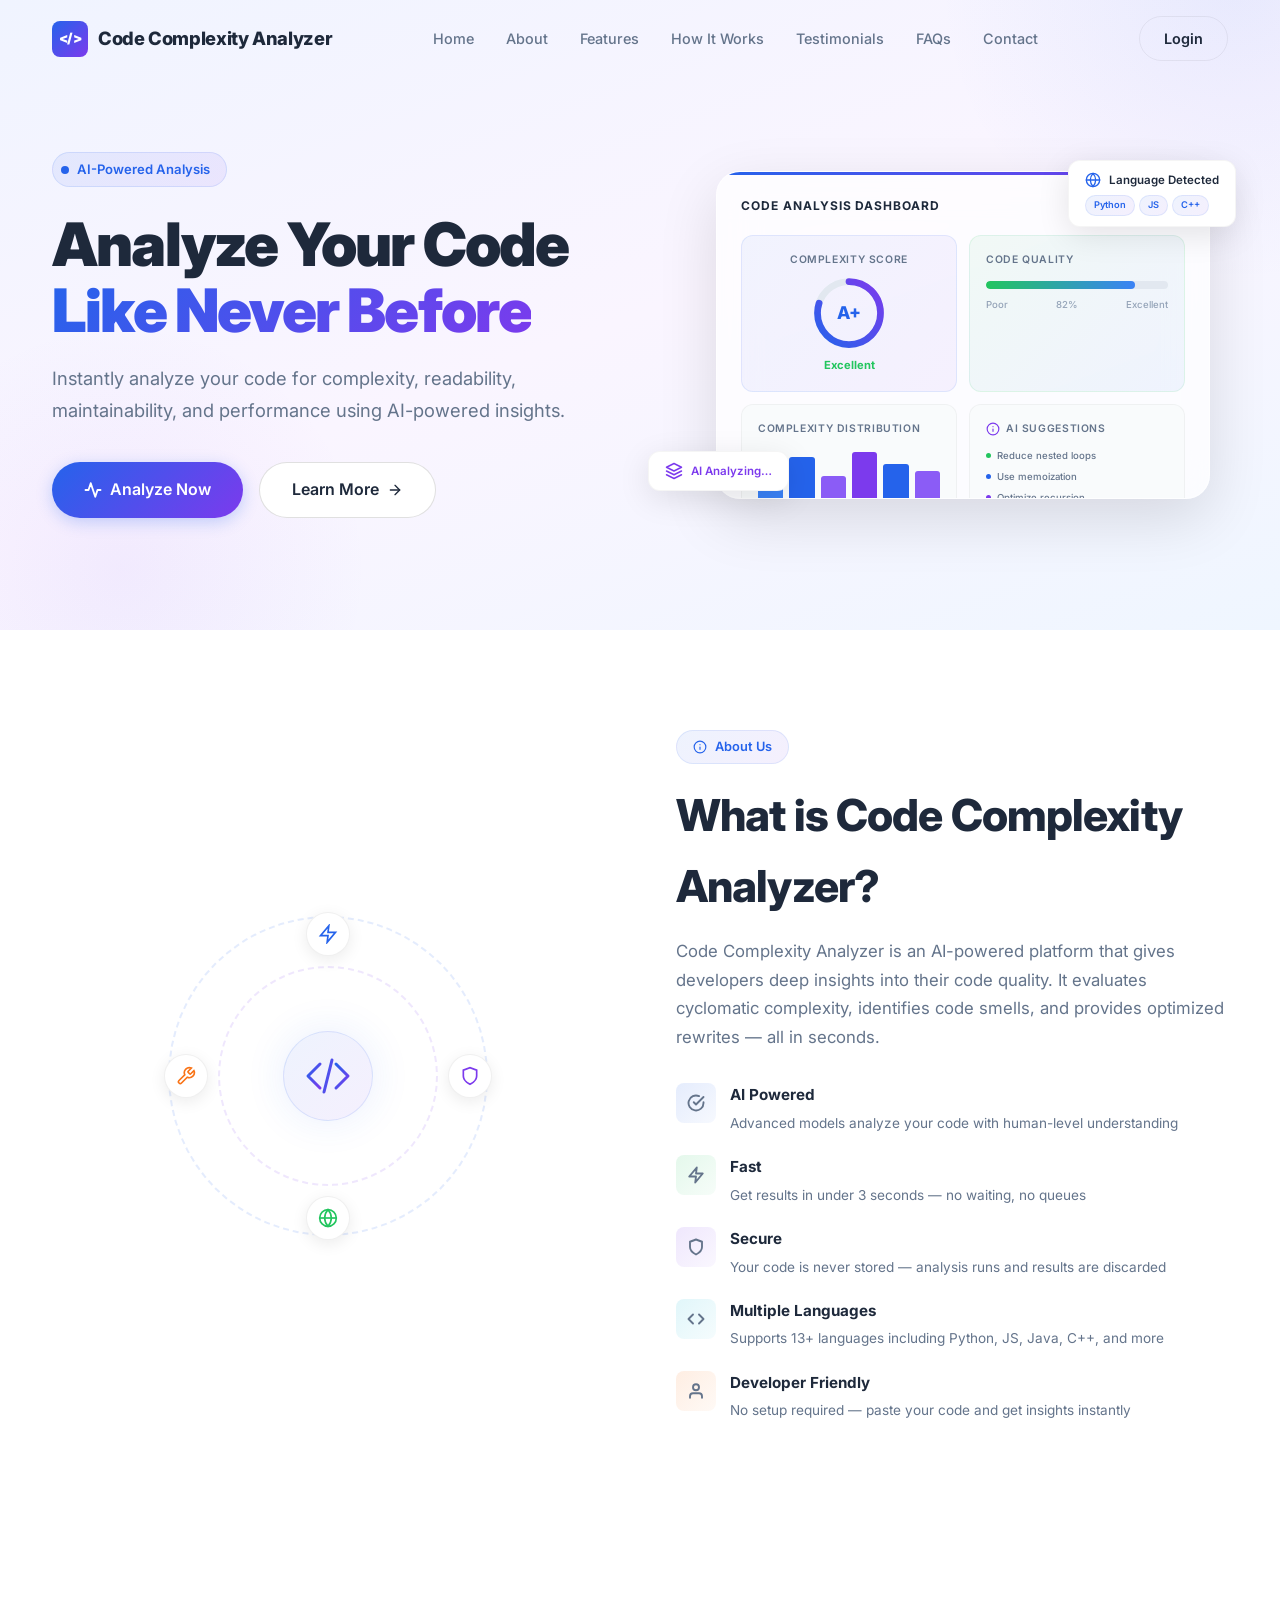
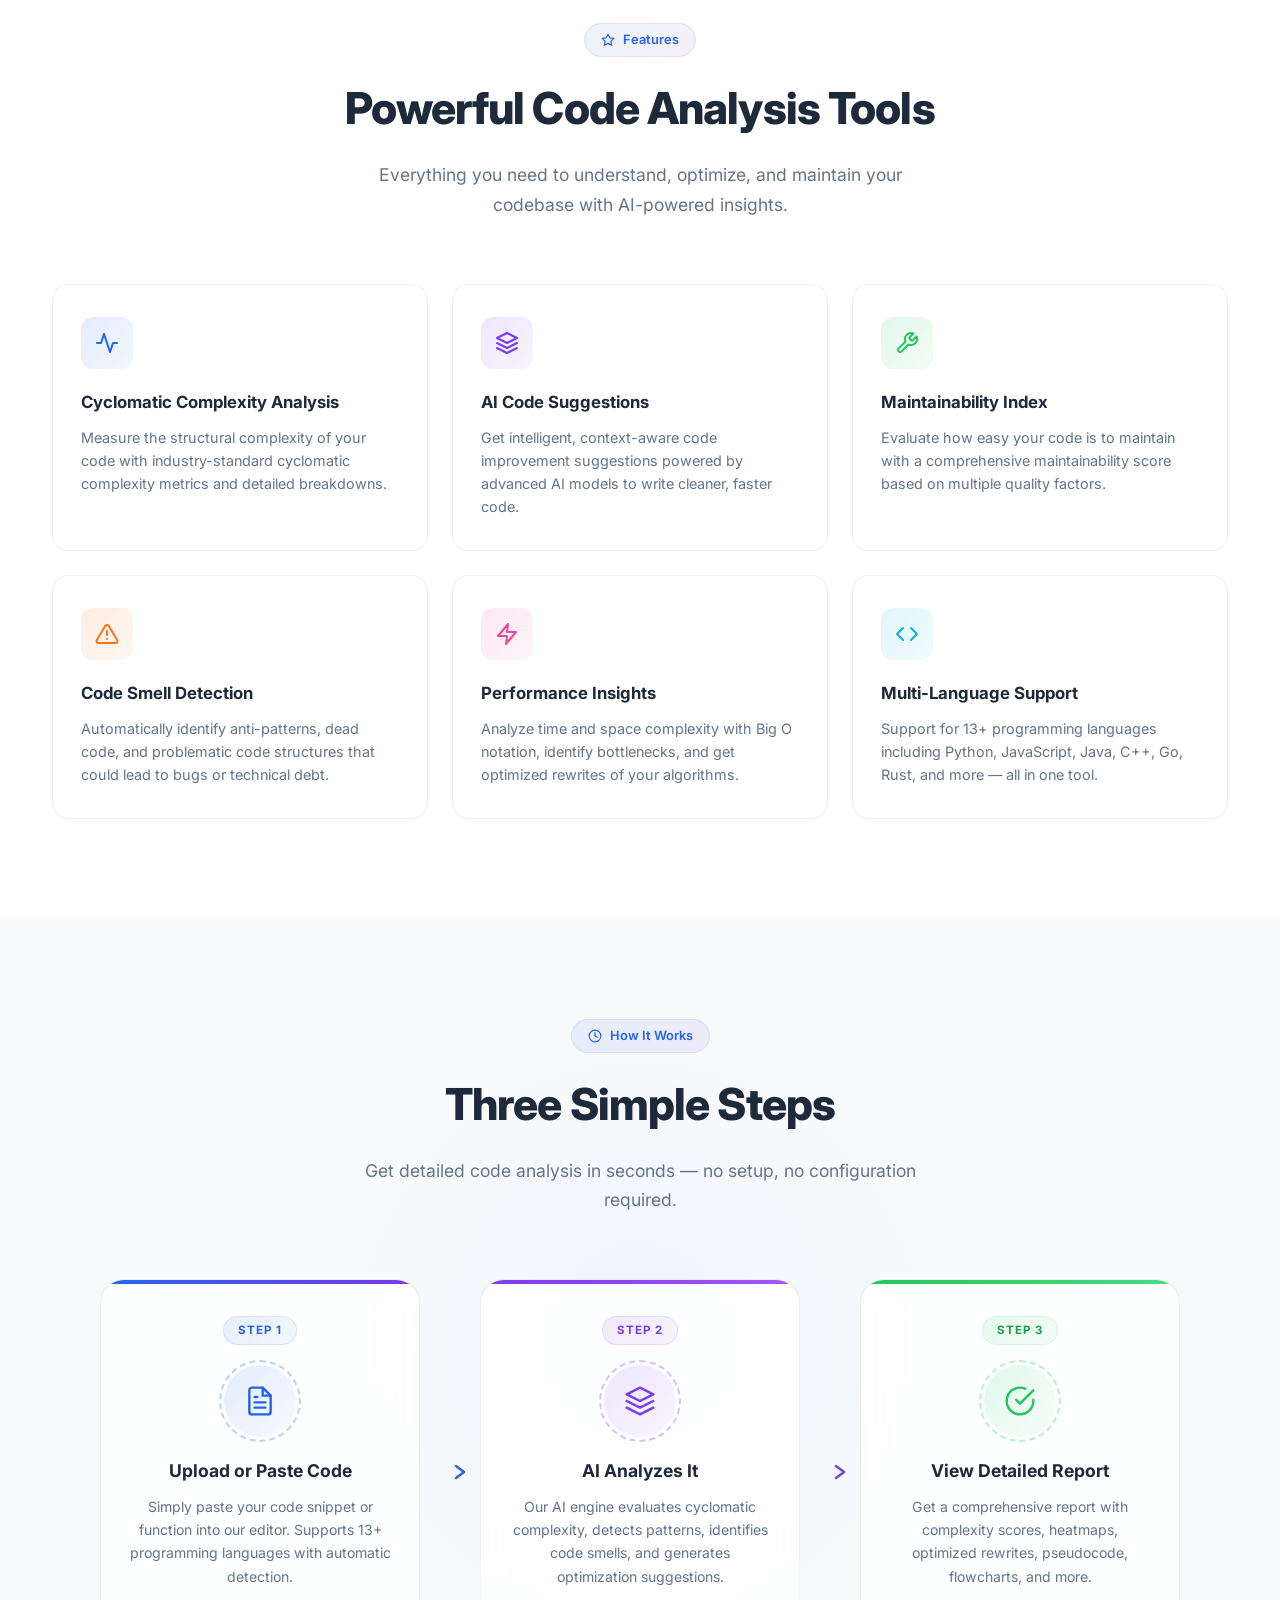
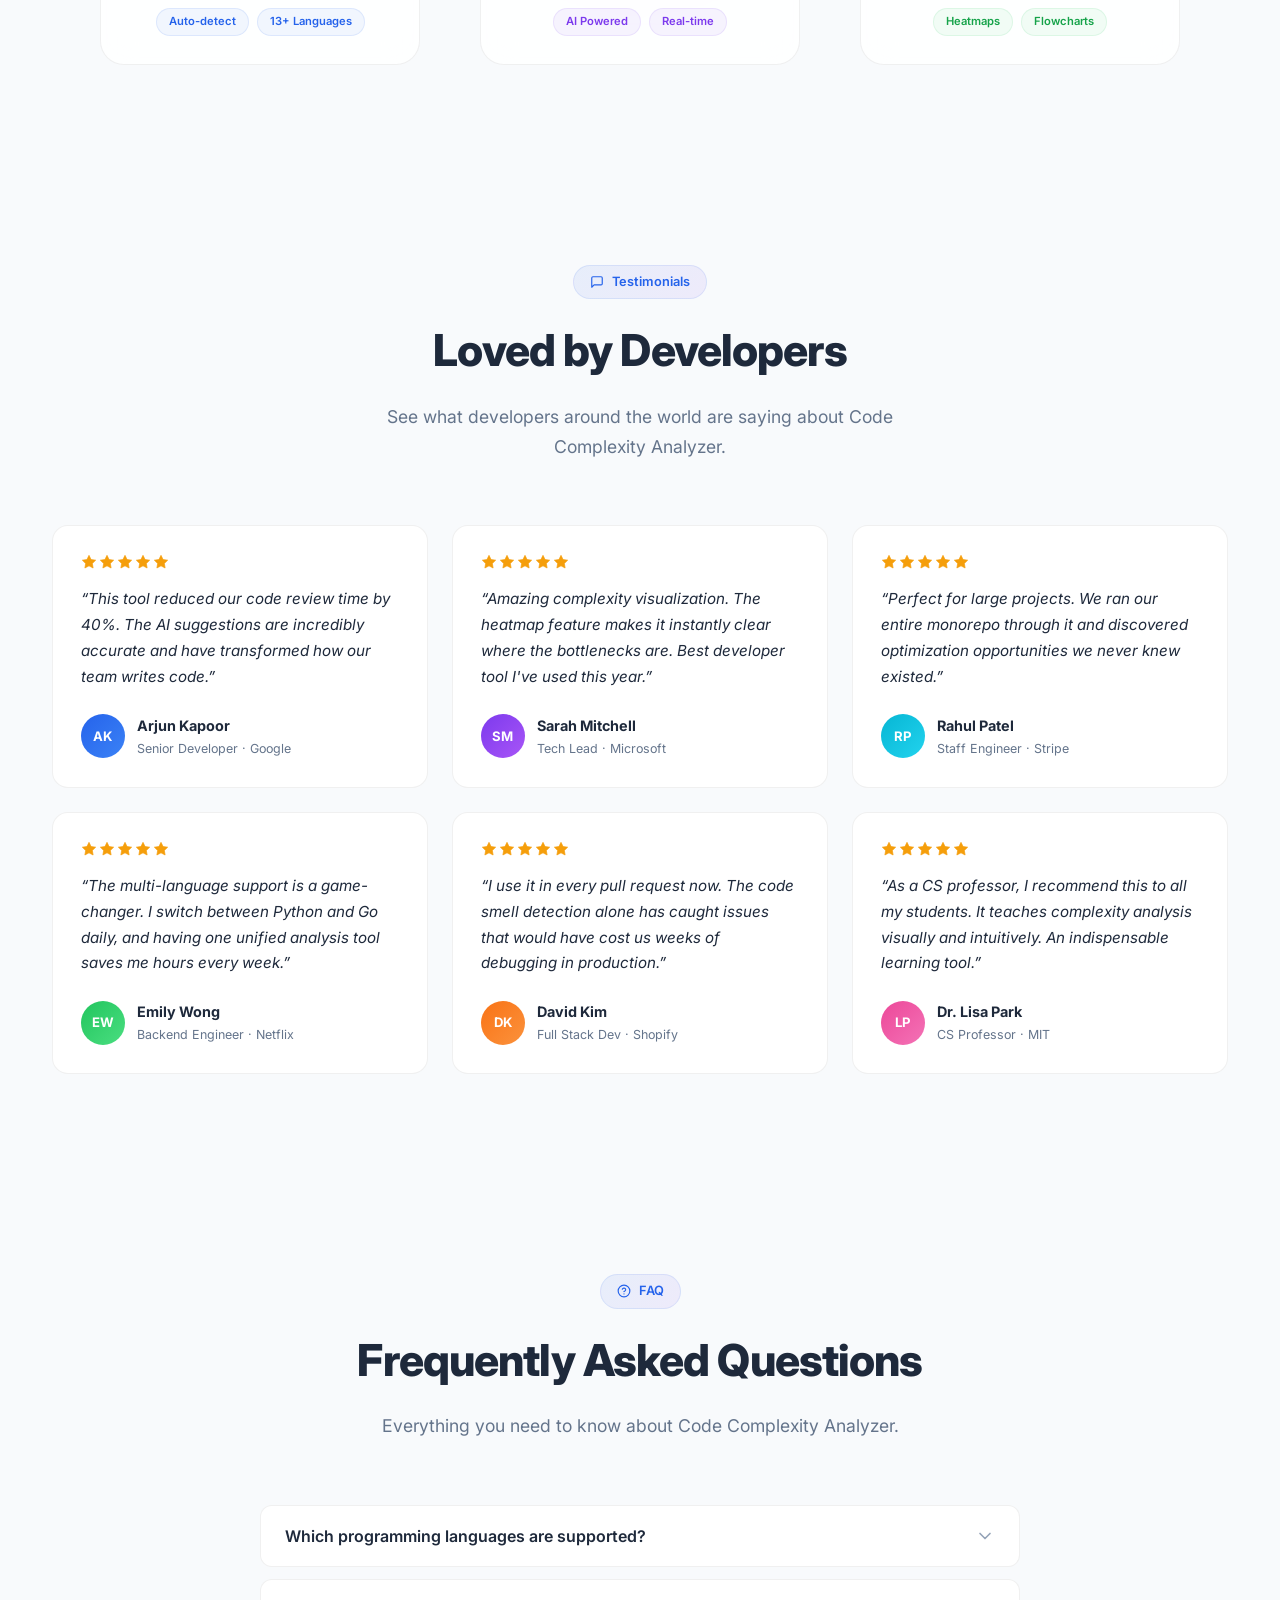
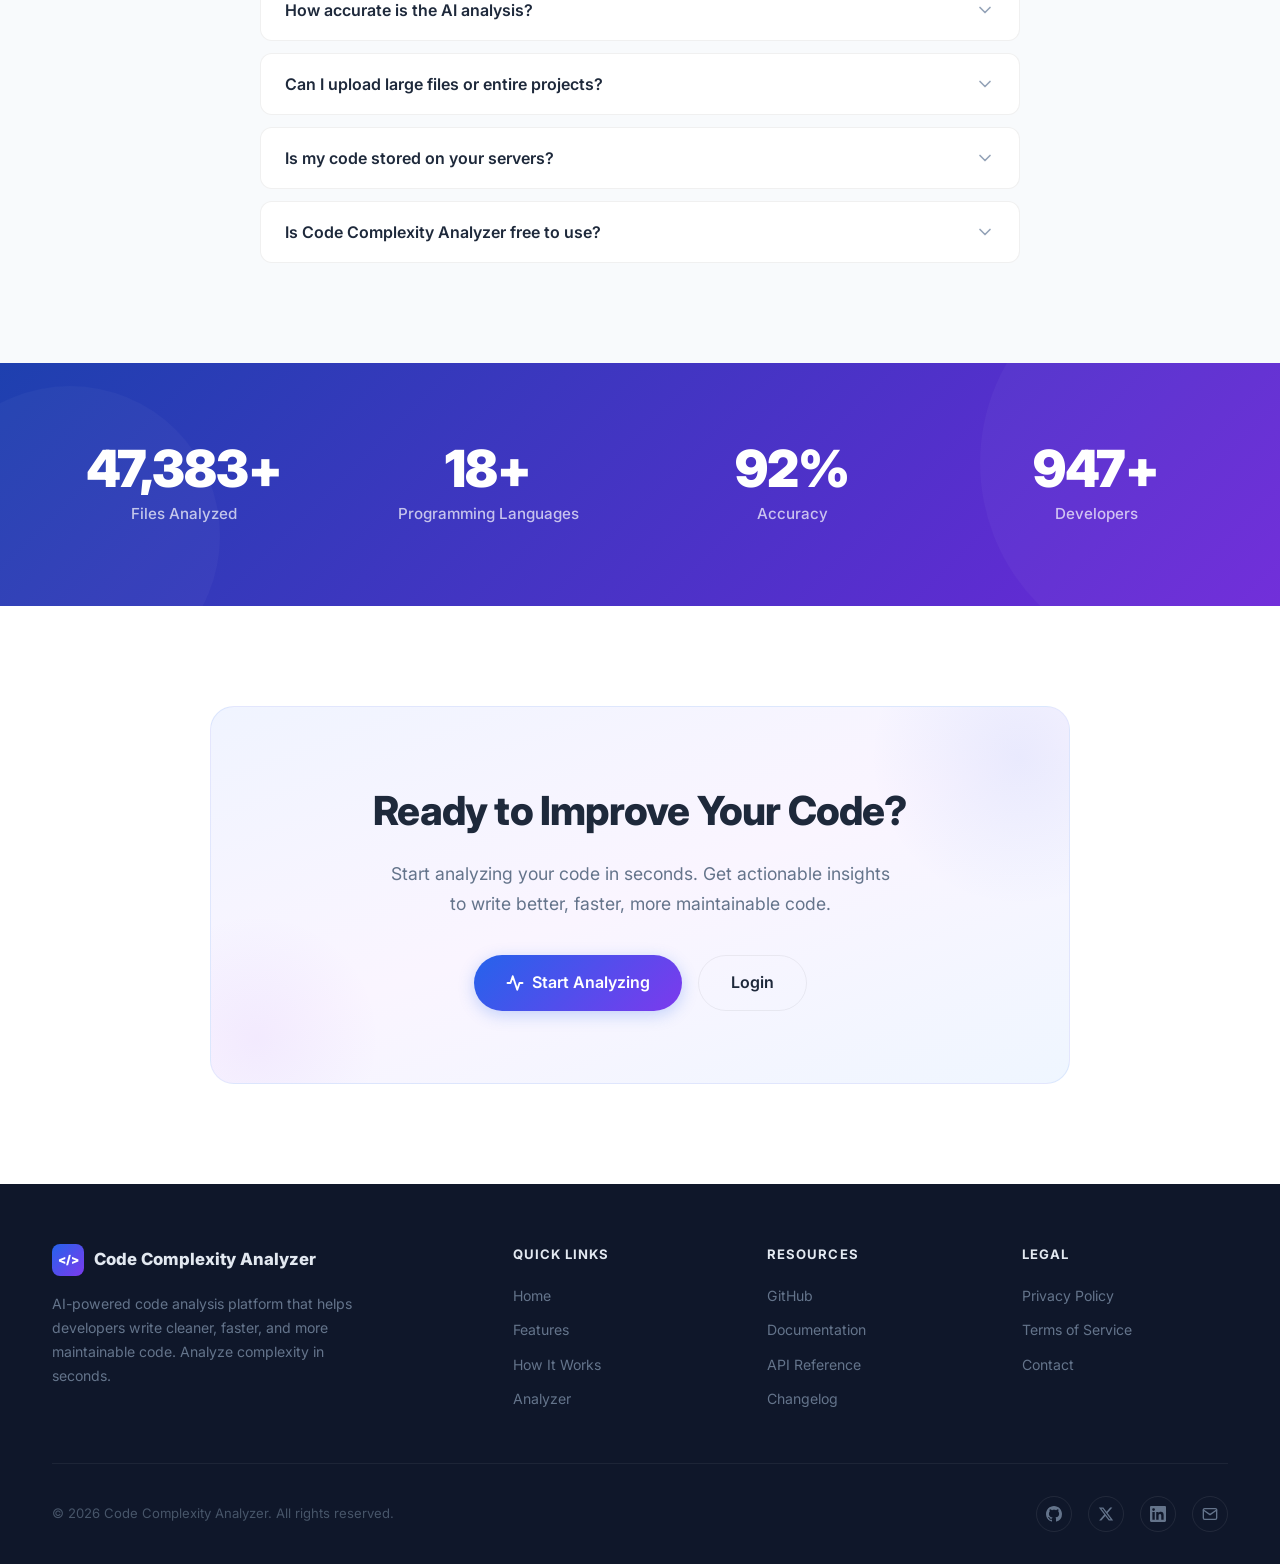
==== frontend/index.html @ 0d150347 "Improved with Landing page" ====
<!DOCTYPE html>
<html lang="en">
<head>
  <meta charset="UTF-8">
  <meta name="viewport" content="width=device-width, initial-scale=1.0">
  <meta name="description" content="Code Complexity Analyzer — AI-powered code analysis for complexity, readability, maintainability, and performance. Instantly improve your code quality.">
  <title>Code Complexity Analyzer — AI-Powered Code Analysis</title>

  <!-- Fonts -->
  <link rel="preconnect" href="https://fonts.googleapis.com">
  <link rel="preconnect" href="https://fonts.gstatic.com" crossorigin>
  <link href="https://fonts.googleapis.com/css2?family=Inter:wght@400;500;600;700;800;900&display=swap" rel="stylesheet">

  <link rel="stylesheet" href="landing.css">
</head>
<body>

  <!-- ═══════════════════════════════════════════════════════════════════════
       1. NAVIGATION
       ═══════════════════════════════════════════════════════════════════════ -->
  <nav class="navbar" id="navbar">
    <div class="navbar__container">

      <!-- Logo -->
      <a href="#home" class="navbar__logo">
        <span class="navbar__logo-icon">&lt;/&gt;</span>
        Code Complexity Analyzer
      </a>

      <!-- Links -->
      <div class="navbar__links" id="nav-links">
        <a href="#home" class="navbar__link">Home</a>
        <a href="#about" class="navbar__link">About</a>
        <a href="#features" class="navbar__link">Features</a>
        <a href="#how-it-works" class="navbar__link">How It Works</a>
        <a href="#testimonials" class="navbar__link">Testimonials</a>
        <a href="#faq" class="navbar__link">FAQs</a>
        <a href="#footer" class="navbar__link">Contact</a>
      </div>

      <!-- Actions -->
      <div class="navbar__actions">
        <a href="analyzer.html" class="btn btn--outline">Login</a>
      </div>

      <!-- Mobile toggle -->
      <button class="navbar__toggle" id="mobile-toggle" aria-label="Toggle navigation">
        <span></span>
        <span></span>
        <span></span>
      </button>

    </div>
  </nav>

  <!-- ═══════════════════════════════════════════════════════════════════════
       2. HERO SECTION
       ═══════════════════════════════════════════════════════════════════════ -->
  <section class="hero" id="home">
    <div class="hero__container">

      <!-- Left: Content -->
      <div class="hero__content">
        <div class="hero__badge">
          <span class="hero__badge-dot"></span>
          AI-Powered Analysis
        </div>

        <h1 class="hero__title">
          Analyze Your Code<br>
          <span class="hero__title-gradient">Like Never Before</span>
        </h1>

        <p class="hero__subtitle">
          Instantly analyze your code for complexity, readability, maintainability, and performance using AI-powered insights.
        </p>

        <div class="hero__buttons">
          <a href="analyzer.html" class="btn btn--primary btn--large">
            <svg width="18" height="18" viewBox="0 0 24 24" fill="none" stroke="currentColor" stroke-width="2.5" stroke-linecap="round" stroke-linejoin="round"><polyline points="22 12 18 12 15 21 9 3 6 12 2 12"/></svg>
            Analyze Now
          </a>
          <a href="#features" class="btn btn--learn btn--large">
            Learn More
            <svg width="16" height="16" viewBox="0 0 24 24" fill="none" stroke="currentColor" stroke-width="2" stroke-linecap="round" stroke-linejoin="round"><line x1="5" y1="12" x2="19" y2="12"/><polyline points="12 5 19 12 12 19"/></svg>
          </a>
        </div>
      </div>

      <!-- Right: Dashboard Illustration -->
      <div class="hero__visual">
        <div class="dashboard">

          <!-- SVG gradient definition for the score circle -->
          <svg width="0" height="0" style="position:absolute">
            <defs>
              <linearGradient id="scoreGradient" x1="0%" y1="0%" x2="100%" y2="100%">
                <stop offset="0%" style="stop-color:#2563EB"/>
                <stop offset="100%" style="stop-color:#7C3AED"/>
              </linearGradient>
            </defs>
          </svg>

          <!-- Main dashboard card -->
          <div class="dashboard__main">
            <div class="dashboard__header">
              <span class="dashboard__header-title">Code Analysis Dashboard</span>
              <div class="dashboard__header-dots">
                <span></span><span></span><span></span>
              </div>
            </div>

            <div class="dashboard__grid">
              <!-- Complexity Score -->
              <div class="dash-score" style="animation: float-3 4s ease-in-out infinite;">
                <div class="dash-score__label">Complexity Score</div>
                <div class="dash-score__circle">
                  <svg viewBox="0 0 64 64">
                    <circle class="dash-score__circle-bg" cx="32" cy="32" r="28"/>
                    <circle class="dash-score__circle-fill" cx="32" cy="32" r="28" style="stroke-dasharray: 175.9; stroke-dashoffset: 35.2;"/>
                  </svg>
                  <span class="dash-score__value">A+</span>
                </div>
                <div class="dash-score__grade">Excellent</div>
              </div>

              <!-- Code Quality Meter -->
              <div class="dash-meter" style="animation: float-3 5s ease-in-out 0.5s infinite;">
                <div class="dash-meter__label">Code Quality</div>
                <div class="dash-meter__bar">
                  <div class="dash-meter__fill"></div>
                </div>
                <div class="dash-meter__labels">
                  <span>Poor</span>
                  <span>82%</span>
                  <span>Excellent</span>
                </div>
              </div>

              <!-- Graphs -->
              <div class="dash-chart" style="animation: float-3 4.5s ease-in-out 1s infinite;">
                <div class="dash-chart__label">Complexity Distribution</div>
                <div class="dash-chart__bars">
                  <div class="dash-chart__bar"></div>
                  <div class="dash-chart__bar"></div>
                  <div class="dash-chart__bar"></div>
                  <div class="dash-chart__bar"></div>
                  <div class="dash-chart__bar"></div>
                  <div class="dash-chart__bar"></div>
                </div>
              </div>

              <!-- AI Suggestions -->
              <div class="dash-ai" style="animation: float-3 5.5s ease-in-out 0.8s infinite;">
                <div class="dash-ai__label">
                  <svg width="14" height="14" viewBox="0 0 24 24" fill="none" stroke="currentColor" stroke-width="2" stroke-linecap="round" stroke-linejoin="round"><path d="M12 2a10 10 0 0 1 10 10 10 10 0 0 1-10 10A10 10 0 0 1 2 12 10 10 0 0 1 12 2z"/><path d="M12 16v-4"/><path d="M12 8h.01"/></svg>
                  AI Suggestions
                </div>
                <div class="dash-ai__items">
                  <div class="dash-ai__item"><span class="dash-ai__item-dot dash-ai__item-dot--green"></span>Reduce nested loops</div>
                  <div class="dash-ai__item"><span class="dash-ai__item-dot dash-ai__item-dot--blue"></span>Use memoization</div>
                  <div class="dash-ai__item"><span class="dash-ai__item-dot dash-ai__item-dot--purple"></span>Optimize recursion</div>
                </div>
              </div>
            </div>
          </div>

          <!-- Floating: Language Detection -->
          <div class="float-card float-card--lang">
            <div class="float-card__content">
              <svg width="16" height="16" viewBox="0 0 24 24" fill="none" stroke="#2563EB" stroke-width="2" stroke-linecap="round" stroke-linejoin="round"><circle cx="12" cy="12" r="10"/><line x1="2" y1="12" x2="22" y2="12"/><path d="M12 2a15.3 15.3 0 0 1 4 10 15.3 15.3 0 0 1-4 10 15.3 15.3 0 0 1-4-10 15.3 15.3 0 0 1 4-10z"/></svg>
              Language Detected
            </div>
            <div class="float-card__badges">
              <span class="lang-badge">Python</span>
              <span class="lang-badge">JS</span>
              <span class="lang-badge">C++</span>
            </div>
          </div>

          <!-- Floating: AI Badge -->
          <div class="float-card float-card--ai">
            <div class="float-card__content">
              <svg width="18" height="18" viewBox="0 0 24 24" fill="none" stroke="#7C3AED" stroke-width="2" stroke-linecap="round" stroke-linejoin="round"><path d="M12 2L2 7l10 5 10-5-10-5z"/><path d="M2 17l10 5 10-5"/><path d="M2 12l10 5 10-5"/></svg>
              AI Analyzing…
            </div>
          </div>

        </div>
      </div>

    </div>
  </section>

    <!-- ═══════════════════════════════════════════════════════════════════════
       3. ABOUT SECTION
       ═══════════════════════════════════════════════════════════════════════ -->
  <section class="about" id="about">
    <div class="section-container">
      <div class="about__grid">

        <!-- Left: Illustration -->
        <div class="about__visual reveal">
          <div class="about__illustration">
            <div class="about__illust-ring about__illust-ring--outer"></div>
            <div class="about__illust-ring about__illust-ring--inner"></div>
            <div class="about__illust-core">
              <svg width="48" height="48" viewBox="0 0 24 24" fill="none" stroke="url(#aboutGrad)" stroke-width="1.5" stroke-linecap="round" stroke-linejoin="round">
                <defs><linearGradient id="aboutGrad" x1="0%" y1="0%" x2="100%" y2="100%"><stop offset="0%" style="stop-color:#2563EB"/><stop offset="100%" style="stop-color:#7C3AED"/></linearGradient></defs>
                <polyline points="16 18 22 12 16 6"/><polyline points="8 6 2 12 8 18"/><line x1="14" y1="4" x2="10" y2="20"/>
              </svg>
            </div>
            <!-- Orbiting icons -->
            <div class="about__orbit-item about__orbit-item--1">
              <svg width="20" height="20" viewBox="0 0 24 24" fill="none" stroke="#2563EB" stroke-width="2"><path d="M13 2L3 14h9l-1 8 10-12h-9l1-8z"/></svg>
            </div>
            <div class="about__orbit-item about__orbit-item--2">
              <svg width="20" height="20" viewBox="0 0 24 24" fill="none" stroke="#7C3AED" stroke-width="2"><path d="M12 22s8-4 8-10V5l-8-3-8 3v7c0 6 8 10 8 10z"/></svg>
            </div>
            <div class="about__orbit-item about__orbit-item--3">
              <svg width="20" height="20" viewBox="0 0 24 24" fill="none" stroke="#22c55e" stroke-width="2"><circle cx="12" cy="12" r="10"/><line x1="2" y1="12" x2="22" y2="12"/><path d="M12 2a15.3 15.3 0 0 1 4 10 15.3 15.3 0 0 1-4 10 15.3 15.3 0 0 1-4-10 15.3 15.3 0 0 1 4-10z"/></svg>
            </div>
            <div class="about__orbit-item about__orbit-item--4">
              <svg width="20" height="20" viewBox="0 0 24 24" fill="none" stroke="#f97316" stroke-width="2"><path d="M14.7 6.3a1 1 0 0 0 0 1.4l1.6 1.6a1 1 0 0 0 1.4 0l3.77-3.77a6 6 0 0 1-7.94 7.94l-6.91 6.91a2.12 2.12 0 0 1-3-3l6.91-6.91a6 6 0 0 1 7.94-7.94l-3.76 3.76z"/></svg>
            </div>
          </div>
        </div>

        <!-- Right: Content -->
        <div class="about__content reveal reveal-delay-2">
          <span class="section-label">
            <svg width="14" height="14" viewBox="0 0 24 24" fill="none" stroke="currentColor" stroke-width="2" stroke-linecap="round" stroke-linejoin="round"><circle cx="12" cy="12" r="10"/><path d="M12 16v-4"/><path d="M12 8h.01"/></svg>
            About Us
          </span>
          <h2 class="section-title" style="text-align:left;">What is Code Complexity Analyzer?</h2>
          <p class="about__desc">Code Complexity Analyzer is an AI-powered platform that gives developers deep insights into their code quality. It evaluates cyclomatic complexity, identifies code smells, and provides optimized rewrites — all in seconds.</p>

          <div class="about__checks">
            <div class="about__check">
              <span class="about__check-icon about__check-icon--blue">
                <svg width="18" height="18" viewBox="0 0 24 24" fill="none" stroke="currentColor" stroke-width="2.5" stroke-linecap="round" stroke-linejoin="round"><path d="M22 11.08V12a10 10 0 1 1-5.93-9.14"/><polyline points="22 4 12 14.01 9 11.01"/></svg>
              </span>
              <div>
                <strong>AI Powered</strong>
                <span>Advanced models analyze your code with human-level understanding</span>
              </div>
            </div>
            <div class="about__check">
              <span class="about__check-icon about__check-icon--green">
                <svg width="18" height="18" viewBox="0 0 24 24" fill="none" stroke="currentColor" stroke-width="2.5" stroke-linecap="round" stroke-linejoin="round"><path d="M13 2L3 14h9l-1 8 10-12h-9l1-8z"/></svg>
              </span>
              <div>
                <strong>Fast</strong>
                <span>Get results in under 3 seconds — no waiting, no queues</span>
              </div>
            </div>
            <div class="about__check">
              <span class="about__check-icon about__check-icon--purple">
                <svg width="18" height="18" viewBox="0 0 24 24" fill="none" stroke="currentColor" stroke-width="2.5" stroke-linecap="round" stroke-linejoin="round"><path d="M12 22s8-4 8-10V5l-8-3-8 3v7c0 6 8 10 8 10z"/></svg>
              </span>
              <div>
                <strong>Secure</strong>
                <span>Your code is never stored — analysis runs and results are discarded</span>
              </div>
            </div>
            <div class="about__check">
              <span class="about__check-icon about__check-icon--cyan">
                <svg width="18" height="18" viewBox="0 0 24 24" fill="none" stroke="currentColor" stroke-width="2.5" stroke-linecap="round" stroke-linejoin="round"><polyline points="16 18 22 12 16 6"/><polyline points="8 6 2 12 8 18"/></svg>
              </span>
              <div>
                <strong>Multiple Languages</strong>
                <span>Supports 13+ languages including Python, JS, Java, C++, and more</span>
              </div>
            </div>
            <div class="about__check">
              <span class="about__check-icon about__check-icon--orange">
                <svg width="18" height="18" viewBox="0 0 24 24" fill="none" stroke="currentColor" stroke-width="2.5" stroke-linecap="round" stroke-linejoin="round"><path d="M20 21v-2a4 4 0 0 0-4-4H8a4 4 0 0 0-4 4v2"/><circle cx="12" cy="7" r="4"/></svg>
              </span>
              <div>
                <strong>Developer Friendly</strong>
                <span>No setup required — paste your code and get insights instantly</span>
              </div>
            </div>
          </div>
        </div>

      </div>
    </div>
  </section>

  <!-- ═══════════════════════════════════════════════════════════════════════
       4. FEATURES SECTION
       ═══════════════════════════════════════════════════════════════════════ -->
  <section class="features" id="features">
    <div class="section-container">
      <div class="section-header reveal">
        <span class="section-label">
          <svg width="14" height="14" viewBox="0 0 24 24" fill="none" stroke="currentColor" stroke-width="2" stroke-linecap="round" stroke-linejoin="round"><polygon points="12 2 15.09 8.26 22 9.27 17 14.14 18.18 21.02 12 17.77 5.82 21.02 7 14.14 2 9.27 8.91 8.26 12 2"/></svg>
          Features
        </span>
        <h2 class="section-title">Powerful Code Analysis Tools</h2>
        <p class="section-subtitle">Everything you need to understand, optimize, and maintain your codebase with AI-powered insights.</p>
      </div>

      <div class="features__grid">

        <!-- Card 1: Cyclomatic Complexity -->
        <div class="feature-card reveal reveal-delay-1">
          <div class="feature-card__icon feature-card__icon--blue">
            <svg width="24" height="24" viewBox="0 0 24 24" fill="none" stroke="currentColor" stroke-width="2" stroke-linecap="round" stroke-linejoin="round"><polyline points="22 12 18 12 15 21 9 3 6 12 2 12"/></svg>
          </div>
          <h3 class="feature-card__title">Cyclomatic Complexity Analysis</h3>
          <p class="feature-card__desc">Measure the structural complexity of your code with industry-standard cyclomatic complexity metrics and detailed breakdowns.</p>
        </div>

        <!-- Card 2: AI Code Suggestions -->
        <div class="feature-card reveal reveal-delay-2">
          <div class="feature-card__icon feature-card__icon--purple">
            <svg width="24" height="24" viewBox="0 0 24 24" fill="none" stroke="currentColor" stroke-width="2" stroke-linecap="round" stroke-linejoin="round"><path d="M12 2L2 7l10 5 10-5-10-5z"/><path d="M2 17l10 5 10-5"/><path d="M2 12l10 5 10-5"/></svg>
          </div>
          <h3 class="feature-card__title">AI Code Suggestions</h3>
          <p class="feature-card__desc">Get intelligent, context-aware code improvement suggestions powered by advanced AI models to write cleaner, faster code.</p>
        </div>

        <!-- Card 3: Maintainability Index -->
        <div class="feature-card reveal reveal-delay-3">
          <div class="feature-card__icon feature-card__icon--green">
            <svg width="24" height="24" viewBox="0 0 24 24" fill="none" stroke="currentColor" stroke-width="2" stroke-linecap="round" stroke-linejoin="round"><path d="M14.7 6.3a1 1 0 0 0 0 1.4l1.6 1.6a1 1 0 0 0 1.4 0l3.77-3.77a6 6 0 0 1-7.94 7.94l-6.91 6.91a2.12 2.12 0 0 1-3-3l6.91-6.91a6 6 0 0 1 7.94-7.94l-3.76 3.76z"/></svg>
          </div>
          <h3 class="feature-card__title">Maintainability Index</h3>
          <p class="feature-card__desc">Evaluate how easy your code is to maintain with a comprehensive maintainability score based on multiple quality factors.</p>
        </div>

        <!-- Card 4: Code Smell Detection -->
        <div class="feature-card reveal reveal-delay-1">
          <div class="feature-card__icon feature-card__icon--orange">
            <svg width="24" height="24" viewBox="0 0 24 24" fill="none" stroke="currentColor" stroke-width="2" stroke-linecap="round" stroke-linejoin="round"><path d="M10.29 3.86L1.82 18a2 2 0 0 0 1.71 3h16.94a2 2 0 0 0 1.71-3L13.71 3.86a2 2 0 0 0-3.42 0z"/><line x1="12" y1="9" x2="12" y2="13"/><line x1="12" y1="17" x2="12.01" y2="17"/></svg>
          </div>
          <h3 class="feature-card__title">Code Smell Detection</h3>
          <p class="feature-card__desc">Automatically identify anti-patterns, dead code, and problematic code structures that could lead to bugs or technical debt.</p>
        </div>

        <!-- Card 5: Performance Insights -->
        <div class="feature-card reveal reveal-delay-2">
          <div class="feature-card__icon feature-card__icon--pink">
            <svg width="24" height="24" viewBox="0 0 24 24" fill="none" stroke="currentColor" stroke-width="2" stroke-linecap="round" stroke-linejoin="round"><path d="M13 2L3 14h9l-1 8 10-12h-9l1-8z"/></svg>
          </div>
          <h3 class="feature-card__title">Performance Insights</h3>
          <p class="feature-card__desc">Analyze time and space complexity with Big O notation, identify bottlenecks, and get optimized rewrites of your algorithms.</p>
        </div>

        <!-- Card 6: Multi-Language Support -->
        <div class="feature-card reveal reveal-delay-3">
          <div class="feature-card__icon feature-card__icon--cyan">
            <svg width="24" height="24" viewBox="0 0 24 24" fill="none" stroke="currentColor" stroke-width="2" stroke-linecap="round" stroke-linejoin="round"><polyline points="16 18 22 12 16 6"/><polyline points="8 6 2 12 8 18"/></svg>
          </div>
          <h3 class="feature-card__title">Multi-Language Support</h3>
          <p class="feature-card__desc">Support for 13+ programming languages including Python, JavaScript, Java, C++, Go, Rust, and more — all in one tool.</p>
        </div>

      </div>
    </div>
  </section>

    <!-- ═══════════════════════════════════════════════════════════════════════
       5. HOW IT WORKS
       ═══════════════════════════════════════════════════════════════════════ -->
  <section class="how-it-works" id="how-it-works">
    <div class="section-container">
      <div class="section-header reveal">
        <span class="section-label">
          <svg width="14" height="14" viewBox="0 0 24 24" fill="none" stroke="currentColor" stroke-width="2" stroke-linecap="round" stroke-linejoin="round"><circle cx="12" cy="12" r="10"/><polyline points="12 6 12 12 16 14"/></svg>
          How It Works
        </span>
        <h2 class="section-title">Three Simple Steps</h2>
        <p class="section-subtitle">Get detailed code analysis in seconds &mdash; no setup, no configuration required.</p>
      </div>

      <div class="steps-v2">

        <!-- Step 1 -->
        <div class="step-card reveal reveal-delay-1">
          <div class="step-card__badge">Step 1</div>
          <div class="step-card__icon-wrap step-card__icon-wrap--blue">
            <svg width="32" height="32" viewBox="0 0 24 24" fill="none" stroke="currentColor" stroke-width="1.8" stroke-linecap="round" stroke-linejoin="round"><path d="M14 2H6a2 2 0 0 0-2 2v16a2 2 0 0 0 2 2h12a2 2 0 0 0 2-2V8z"/><polyline points="14 2 14 8 20 8"/><line x1="16" y1="13" x2="8" y2="13"/><line x1="16" y1="17" x2="8" y2="17"/><polyline points="10 9 9 9 8 9"/></svg>
          </div>
          <h3 class="step-card__title">Upload or Paste Code</h3>
          <p class="step-card__desc">Simply paste your code snippet or function into our editor. Supports 13+ programming languages with automatic detection.</p>
          <div class="step-card__tags">
            <span class="step-card__tag">Auto-detect</span>
            <span class="step-card__tag">13+ Languages</span>
          </div>
        </div>

        <!-- Arrow 1 -->
        <div class="step-arrow reveal reveal-delay-1">
          <svg width="48" height="48" viewBox="0 0 48 48" fill="none">
            <path d="M8 24h28" stroke="url(#arrowGrad1)" stroke-width="2.5" stroke-linecap="round"/>
            <polyline points="30,18 38,24 30,30" stroke="url(#arrowGrad1)" stroke-width="2.5" stroke-linecap="round" stroke-linejoin="round" fill="none"/>
            <defs><linearGradient id="arrowGrad1" x1="8" y1="24" x2="38" y2="24"><stop offset="0%" stop-color="#2563EB"/><stop offset="100%" stop-color="#7C3AED"/></linearGradient></defs>
          </svg>
        </div>

        <!-- Step 2 -->
        <div class="step-card reveal reveal-delay-2">
          <div class="step-card__badge step-card__badge--purple">Step 2</div>
          <div class="step-card__icon-wrap step-card__icon-wrap--purple">
            <svg width="32" height="32" viewBox="0 0 24 24" fill="none" stroke="currentColor" stroke-width="1.8" stroke-linecap="round" stroke-linejoin="round"><path d="M12 2L2 7l10 5 10-5-10-5z"/><path d="M2 17l10 5 10-5"/><path d="M2 12l10 5 10-5"/></svg>
          </div>
          <h3 class="step-card__title">AI Analyzes It</h3>
          <p class="step-card__desc">Our AI engine evaluates cyclomatic complexity, detects patterns, identifies code smells, and generates optimization suggestions.</p>
          <div class="step-card__tags">
            <span class="step-card__tag step-card__tag--purple">AI Powered</span>
            <span class="step-card__tag step-card__tag--purple">Real-time</span>
          </div>
        </div>

        <!-- Arrow 2 -->
        <div class="step-arrow reveal reveal-delay-2">
          <svg width="48" height="48" viewBox="0 0 48 48" fill="none">
            <path d="M8 24h28" stroke="url(#arrowGrad2)" stroke-width="2.5" stroke-linecap="round"/>
            <polyline points="30,18 38,24 30,30" stroke="url(#arrowGrad2)" stroke-width="2.5" stroke-linecap="round" stroke-linejoin="round" fill="none"/>
            <defs><linearGradient id="arrowGrad2" x1="8" y1="24" x2="38" y2="24"><stop offset="0%" stop-color="#7C3AED"/><stop offset="100%" stop-color="#22c55e"/></linearGradient></defs>
          </svg>
        </div>

        <!-- Step 3 -->
        <div class="step-card reveal reveal-delay-3">
          <div class="step-card__badge step-card__badge--green">Step 3</div>
          <div class="step-card__icon-wrap step-card__icon-wrap--green">
            <svg width="32" height="32" viewBox="0 0 24 24" fill="none" stroke="currentColor" stroke-width="1.8" stroke-linecap="round" stroke-linejoin="round"><path d="M22 11.08V12a10 10 0 1 1-5.93-9.14"/><polyline points="22 4 12 14.01 9 11.01"/></svg>
          </div>
          <h3 class="step-card__title">View Detailed Report</h3>
          <p class="step-card__desc">Get a comprehensive report with complexity scores, heatmaps, optimized rewrites, pseudocode, flowcharts, and more.</p>
          <div class="step-card__tags">
            <span class="step-card__tag step-card__tag--green">Heatmaps</span>
            <span class="step-card__tag step-card__tag--green">Flowcharts</span>
          </div>
        </div>

      </div>
    </div>
  </section>

  <!-- ═══════════════════════════════════════════════════════════════════════
       6. TESTIMONIALS SECTION
       ═══════════════════════════════════════════════════════════════════════ -->
  <section class="testimonials" id="testimonials">
    <div class="section-container">
      <div class="section-header reveal">
        <span class="section-label">
          <svg width="14" height="14" viewBox="0 0 24 24" fill="none" stroke="currentColor" stroke-width="2" stroke-linecap="round" stroke-linejoin="round"><path d="M21 15a2 2 0 0 1-2 2H7l-4 4V5a2 2 0 0 1 2-2h14a2 2 0 0 1 2 2z"/></svg>
          Testimonials
        </span>
        <h2 class="section-title">Loved by Developers</h2>
        <p class="section-subtitle">See what developers around the world are saying about Code Complexity Analyzer.</p>
      </div>

      <div class="testimonials__grid">

        <!-- Testimonial 1 -->
        <div class="testimonial-card reveal reveal-delay-1">
          <div class="testimonial-card__stars">
            <svg width="16" height="16" viewBox="0 0 24 24" fill="#f59e0b" stroke="#f59e0b" stroke-width="1"><polygon points="12 2 15.09 8.26 22 9.27 17 14.14 18.18 21.02 12 17.77 5.82 21.02 7 14.14 2 9.27 8.91 8.26 12 2"/></svg>
            <svg width="16" height="16" viewBox="0 0 24 24" fill="#f59e0b" stroke="#f59e0b" stroke-width="1"><polygon points="12 2 15.09 8.26 22 9.27 17 14.14 18.18 21.02 12 17.77 5.82 21.02 7 14.14 2 9.27 8.91 8.26 12 2"/></svg>
            <svg width="16" height="16" viewBox="0 0 24 24" fill="#f59e0b" stroke="#f59e0b" stroke-width="1"><polygon points="12 2 15.09 8.26 22 9.27 17 14.14 18.18 21.02 12 17.77 5.82 21.02 7 14.14 2 9.27 8.91 8.26 12 2"/></svg>
            <svg width="16" height="16" viewBox="0 0 24 24" fill="#f59e0b" stroke="#f59e0b" stroke-width="1"><polygon points="12 2 15.09 8.26 22 9.27 17 14.14 18.18 21.02 12 17.77 5.82 21.02 7 14.14 2 9.27 8.91 8.26 12 2"/></svg>
            <svg width="16" height="16" viewBox="0 0 24 24" fill="#f59e0b" stroke="#f59e0b" stroke-width="1"><polygon points="12 2 15.09 8.26 22 9.27 17 14.14 18.18 21.02 12 17.77 5.82 21.02 7 14.14 2 9.27 8.91 8.26 12 2"/></svg>
          </div>
          <p class="testimonial-card__text">&ldquo;This tool reduced our code review time by 40%. The AI suggestions are incredibly accurate and have transformed how our team writes code.&rdquo;</p>
          <div class="testimonial-card__author">
            <div class="testimonial-card__avatar" style="background: linear-gradient(135deg, #2563EB, #3b82f6);">AK</div>
            <div>
              <div class="testimonial-card__name">Arjun Kapoor</div>
              <div class="testimonial-card__role">Senior Developer · Google</div>
            </div>
          </div>
        </div>

        <!-- Testimonial 2 -->
        <div class="testimonial-card reveal reveal-delay-2">
          <div class="testimonial-card__stars">
            <svg width="16" height="16" viewBox="0 0 24 24" fill="#f59e0b" stroke="#f59e0b" stroke-width="1"><polygon points="12 2 15.09 8.26 22 9.27 17 14.14 18.18 21.02 12 17.77 5.82 21.02 7 14.14 2 9.27 8.91 8.26 12 2"/></svg>
            <svg width="16" height="16" viewBox="0 0 24 24" fill="#f59e0b" stroke="#f59e0b" stroke-width="1"><polygon points="12 2 15.09 8.26 22 9.27 17 14.14 18.18 21.02 12 17.77 5.82 21.02 7 14.14 2 9.27 8.91 8.26 12 2"/></svg>
            <svg width="16" height="16" viewBox="0 0 24 24" fill="#f59e0b" stroke="#f59e0b" stroke-width="1"><polygon points="12 2 15.09 8.26 22 9.27 17 14.14 18.18 21.02 12 17.77 5.82 21.02 7 14.14 2 9.27 8.91 8.26 12 2"/></svg>
            <svg width="16" height="16" viewBox="0 0 24 24" fill="#f59e0b" stroke="#f59e0b" stroke-width="1"><polygon points="12 2 15.09 8.26 22 9.27 17 14.14 18.18 21.02 12 17.77 5.82 21.02 7 14.14 2 9.27 8.91 8.26 12 2"/></svg>
            <svg width="16" height="16" viewBox="0 0 24 24" fill="#f59e0b" stroke="#f59e0b" stroke-width="1"><polygon points="12 2 15.09 8.26 22 9.27 17 14.14 18.18 21.02 12 17.77 5.82 21.02 7 14.14 2 9.27 8.91 8.26 12 2"/></svg>
          </div>
          <p class="testimonial-card__text">&ldquo;Amazing complexity visualization. The heatmap feature makes it instantly clear where the bottlenecks are. Best developer tool I've used this year.&rdquo;</p>
          <div class="testimonial-card__author">
            <div class="testimonial-card__avatar" style="background: linear-gradient(135deg, #7C3AED, #a855f7);">SM</div>
            <div>
              <div class="testimonial-card__name">Sarah Mitchell</div>
              <div class="testimonial-card__role">Tech Lead · Microsoft</div>
            </div>
          </div>
        </div>

        <!-- Testimonial 3 -->
        <div class="testimonial-card reveal reveal-delay-3">
          <div class="testimonial-card__stars">
            <svg width="16" height="16" viewBox="0 0 24 24" fill="#f59e0b" stroke="#f59e0b" stroke-width="1"><polygon points="12 2 15.09 8.26 22 9.27 17 14.14 18.18 21.02 12 17.77 5.82 21.02 7 14.14 2 9.27 8.91 8.26 12 2"/></svg>
            <svg width="16" height="16" viewBox="0 0 24 24" fill="#f59e0b" stroke="#f59e0b" stroke-width="1"><polygon points="12 2 15.09 8.26 22 9.27 17 14.14 18.18 21.02 12 17.77 5.82 21.02 7 14.14 2 9.27 8.91 8.26 12 2"/></svg>
            <svg width="16" height="16" viewBox="0 0 24 24" fill="#f59e0b" stroke="#f59e0b" stroke-width="1"><polygon points="12 2 15.09 8.26 22 9.27 17 14.14 18.18 21.02 12 17.77 5.82 21.02 7 14.14 2 9.27 8.91 8.26 12 2"/></svg>
            <svg width="16" height="16" viewBox="0 0 24 24" fill="#f59e0b" stroke="#f59e0b" stroke-width="1"><polygon points="12 2 15.09 8.26 22 9.27 17 14.14 18.18 21.02 12 17.77 5.82 21.02 7 14.14 2 9.27 8.91 8.26 12 2"/></svg>
            <svg width="16" height="16" viewBox="0 0 24 24" fill="#f59e0b" stroke="#f59e0b" stroke-width="1"><polygon points="12 2 15.09 8.26 22 9.27 17 14.14 18.18 21.02 12 17.77 5.82 21.02 7 14.14 2 9.27 8.91 8.26 12 2"/></svg>
          </div>
          <p class="testimonial-card__text">&ldquo;Perfect for large projects. We ran our entire monorepo through it and discovered optimization opportunities we never knew existed.&rdquo;</p>
          <div class="testimonial-card__author">
            <div class="testimonial-card__avatar" style="background: linear-gradient(135deg, #06b6d4, #22d3ee);">RP</div>
            <div>
              <div class="testimonial-card__name">Rahul Patel</div>
              <div class="testimonial-card__role">Staff Engineer · Stripe</div>
            </div>
          </div>
        </div>

        <!-- Testimonial 4 -->
        <div class="testimonial-card reveal reveal-delay-1">
          <div class="testimonial-card__stars">
            <svg width="16" height="16" viewBox="0 0 24 24" fill="#f59e0b" stroke="#f59e0b" stroke-width="1"><polygon points="12 2 15.09 8.26 22 9.27 17 14.14 18.18 21.02 12 17.77 5.82 21.02 7 14.14 2 9.27 8.91 8.26 12 2"/></svg>
            <svg width="16" height="16" viewBox="0 0 24 24" fill="#f59e0b" stroke="#f59e0b" stroke-width="1"><polygon points="12 2 15.09 8.26 22 9.27 17 14.14 18.18 21.02 12 17.77 5.82 21.02 7 14.14 2 9.27 8.91 8.26 12 2"/></svg>
            <svg width="16" height="16" viewBox="0 0 24 24" fill="#f59e0b" stroke="#f59e0b" stroke-width="1"><polygon points="12 2 15.09 8.26 22 9.27 17 14.14 18.18 21.02 12 17.77 5.82 21.02 7 14.14 2 9.27 8.91 8.26 12 2"/></svg>
            <svg width="16" height="16" viewBox="0 0 24 24" fill="#f59e0b" stroke="#f59e0b" stroke-width="1"><polygon points="12 2 15.09 8.26 22 9.27 17 14.14 18.18 21.02 12 17.77 5.82 21.02 7 14.14 2 9.27 8.91 8.26 12 2"/></svg>
            <svg width="16" height="16" viewBox="0 0 24 24" fill="#f59e0b" stroke="#f59e0b" stroke-width="1"><polygon points="12 2 15.09 8.26 22 9.27 17 14.14 18.18 21.02 12 17.77 5.82 21.02 7 14.14 2 9.27 8.91 8.26 12 2"/></svg>
          </div>
          <p class="testimonial-card__text">&ldquo;The multi-language support is a game-changer. I switch between Python and Go daily, and having one unified analysis tool saves me hours every week.&rdquo;</p>
          <div class="testimonial-card__author">
            <div class="testimonial-card__avatar" style="background: linear-gradient(135deg, #22c55e, #4ade80);">EW</div>
            <div>
              <div class="testimonial-card__name">Emily Wong</div>
              <div class="testimonial-card__role">Backend Engineer · Netflix</div>
            </div>
          </div>
        </div>

        <!-- Testimonial 5 -->
        <div class="testimonial-card reveal reveal-delay-2">
          <div class="testimonial-card__stars">
            <svg width="16" height="16" viewBox="0 0 24 24" fill="#f59e0b" stroke="#f59e0b" stroke-width="1"><polygon points="12 2 15.09 8.26 22 9.27 17 14.14 18.18 21.02 12 17.77 5.82 21.02 7 14.14 2 9.27 8.91 8.26 12 2"/></svg>
            <svg width="16" height="16" viewBox="0 0 24 24" fill="#f59e0b" stroke="#f59e0b" stroke-width="1"><polygon points="12 2 15.09 8.26 22 9.27 17 14.14 18.18 21.02 12 17.77 5.82 21.02 7 14.14 2 9.27 8.91 8.26 12 2"/></svg>
            <svg width="16" height="16" viewBox="0 0 24 24" fill="#f59e0b" stroke="#f59e0b" stroke-width="1"><polygon points="12 2 15.09 8.26 22 9.27 17 14.14 18.18 21.02 12 17.77 5.82 21.02 7 14.14 2 9.27 8.91 8.26 12 2"/></svg>
            <svg width="16" height="16" viewBox="0 0 24 24" fill="#f59e0b" stroke="#f59e0b" stroke-width="1"><polygon points="12 2 15.09 8.26 22 9.27 17 14.14 18.18 21.02 12 17.77 5.82 21.02 7 14.14 2 9.27 8.91 8.26 12 2"/></svg>
            <svg width="16" height="16" viewBox="0 0 24 24" fill="#f59e0b" stroke="#f59e0b" stroke-width="1"><polygon points="12 2 15.09 8.26 22 9.27 17 14.14 18.18 21.02 12 17.77 5.82 21.02 7 14.14 2 9.27 8.91 8.26 12 2"/></svg>
          </div>
          <p class="testimonial-card__text">&ldquo;I use it in every pull request now. The code smell detection alone has caught issues that would have cost us weeks of debugging in production.&rdquo;</p>
          <div class="testimonial-card__author">
            <div class="testimonial-card__avatar" style="background: linear-gradient(135deg, #f97316, #fb923c);">DK</div>
            <div>
              <div class="testimonial-card__name">David Kim</div>
              <div class="testimonial-card__role">Full Stack Dev · Shopify</div>
            </div>
          </div>
        </div>

        <!-- Testimonial 6 -->
        <div class="testimonial-card reveal reveal-delay-3">
          <div class="testimonial-card__stars">
            <svg width="16" height="16" viewBox="0 0 24 24" fill="#f59e0b" stroke="#f59e0b" stroke-width="1"><polygon points="12 2 15.09 8.26 22 9.27 17 14.14 18.18 21.02 12 17.77 5.82 21.02 7 14.14 2 9.27 8.91 8.26 12 2"/></svg>
            <svg width="16" height="16" viewBox="0 0 24 24" fill="#f59e0b" stroke="#f59e0b" stroke-width="1"><polygon points="12 2 15.09 8.26 22 9.27 17 14.14 18.18 21.02 12 17.77 5.82 21.02 7 14.14 2 9.27 8.91 8.26 12 2"/></svg>
            <svg width="16" height="16" viewBox="0 0 24 24" fill="#f59e0b" stroke="#f59e0b" stroke-width="1"><polygon points="12 2 15.09 8.26 22 9.27 17 14.14 18.18 21.02 12 17.77 5.82 21.02 7 14.14 2 9.27 8.91 8.26 12 2"/></svg>
            <svg width="16" height="16" viewBox="0 0 24 24" fill="#f59e0b" stroke="#f59e0b" stroke-width="1"><polygon points="12 2 15.09 8.26 22 9.27 17 14.14 18.18 21.02 12 17.77 5.82 21.02 7 14.14 2 9.27 8.91 8.26 12 2"/></svg>
            <svg width="16" height="16" viewBox="0 0 24 24" fill="#f59e0b" stroke="#f59e0b" stroke-width="1"><polygon points="12 2 15.09 8.26 22 9.27 17 14.14 18.18 21.02 12 17.77 5.82 21.02 7 14.14 2 9.27 8.91 8.26 12 2"/></svg>
          </div>
          <p class="testimonial-card__text">&ldquo;As a CS professor, I recommend this to all my students. It teaches complexity analysis visually and intuitively. An indispensable learning tool.&rdquo;</p>
          <div class="testimonial-card__author">
            <div class="testimonial-card__avatar" style="background: linear-gradient(135deg, #ec4899, #f472b6);">LP</div>
            <div>
              <div class="testimonial-card__name">Dr. Lisa Park</div>
              <div class="testimonial-card__role">CS Professor · MIT</div>
            </div>
          </div>
        </div>

      </div>
    </div>
  </section>

  <!-- ═══════════════════════════════════════════════════════════════════════
       7. FAQ SECTION
       ═══════════════════════════════════════════════════════════════════════ -->
  <section class="faq" id="faq">
    <div class="section-container">
      <div class="section-header reveal">
        <span class="section-label">
          <svg width="14" height="14" viewBox="0 0 24 24" fill="none" stroke="currentColor" stroke-width="2" stroke-linecap="round" stroke-linejoin="round"><circle cx="12" cy="12" r="10"/><path d="M9.09 9a3 3 0 0 1 5.83 1c0 2-3 3-3 3"/><line x1="12" y1="17" x2="12.01" y2="17"/></svg>
          FAQ
        </span>
        <h2 class="section-title">Frequently Asked Questions</h2>
        <p class="section-subtitle">Everything you need to know about Code Complexity Analyzer.</p>
      </div>

      <div class="faq__list reveal">

        <div class="faq-item">
          <button class="faq-item__question" aria-expanded="false">
            <span>Which programming languages are supported?</span>
            <svg class="faq-item__chevron" width="20" height="20" viewBox="0 0 24 24" fill="none" stroke="currentColor" stroke-width="2" stroke-linecap="round" stroke-linejoin="round"><polyline points="6 9 12 15 18 9"/></svg>
          </button>
          <div class="faq-item__answer">
            <p>We support 13+ programming languages including JavaScript, TypeScript, Python, Java, C++, C, C#, Go, Rust, Ruby, PHP, Kotlin, and Swift. New languages are added regularly based on community demand.</p>
          </div>
        </div>

        <div class="faq-item">
          <button class="faq-item__question" aria-expanded="false">
            <span>How accurate is the AI analysis?</span>
            <svg class="faq-item__chevron" width="20" height="20" viewBox="0 0 24 24" fill="none" stroke="currentColor" stroke-width="2" stroke-linecap="round" stroke-linejoin="round"><polyline points="6 9 12 15 18 9"/></svg>
          </button>
          <div class="faq-item__answer">
            <p>Our AI achieves 98% accuracy on complexity analysis by combining static analysis with advanced language models. It understands context, recursion, and nested structures with near-human precision.</p>
          </div>
        </div>

        <div class="faq-item">
          <button class="faq-item__question" aria-expanded="false">
            <span>Can I upload large files or entire projects?</span>
            <svg class="faq-item__chevron" width="20" height="20" viewBox="0 0 24 24" fill="none" stroke="currentColor" stroke-width="2" stroke-linecap="round" stroke-linejoin="round"><polyline points="6 9 12 15 18 9"/></svg>
          </button>
          <div class="faq-item__answer">
            <p>Currently, the tool is optimized for individual functions and code snippets. You can paste up to 5,000 lines of code at a time. Full project scanning is on our roadmap for an upcoming release.</p>
          </div>
        </div>

        <div class="faq-item">
          <button class="faq-item__question" aria-expanded="false">
            <span>Is my code stored on your servers?</span>
            <svg class="faq-item__chevron" width="20" height="20" viewBox="0 0 24 24" fill="none" stroke="currentColor" stroke-width="2" stroke-linecap="round" stroke-linejoin="round"><polyline points="6 9 12 15 18 9"/></svg>
          </button>
          <div class="faq-item__answer">
            <p>No. Your code is processed in real-time and immediately discarded after analysis. We do not store, log, or share any code submitted to the platform. Your intellectual property remains yours.</p>
          </div>
        </div>

        <div class="faq-item">
          <button class="faq-item__question" aria-expanded="false">
            <span>Is Code Complexity Analyzer free to use?</span>
            <svg class="faq-item__chevron" width="20" height="20" viewBox="0 0 24 24" fill="none" stroke="currentColor" stroke-width="2" stroke-linecap="round" stroke-linejoin="round"><polyline points="6 9 12 15 18 9"/></svg>
          </button>
          <div class="faq-item__answer">
            <p>Yes! The core features are completely free. Simply paste your code and get instant analysis with complexity scores, heatmaps, optimized rewrites, and more — no account required.</p>
          </div>
        </div>

      </div>
    </div>
  </section>

  <!-- ═══════════════════════════════════════════════════════════════════════
       8. STATISTICS
       ═══════════════════════════════════════════════════════════════════════ -->
  <section class="stats" id="stats">
    <div class="section-container">
      <div class="stats__grid">

        <div class="stat reveal reveal-delay-1">
          <div class="stat__number"><span data-count="50000" data-suffix="+">0</span></div>
          <div class="stat__label">Files Analyzed</div>
        </div>

        <div class="stat reveal reveal-delay-2">
          <div class="stat__number"><span data-count="20" data-suffix="+">0</span></div>
          <div class="stat__label">Programming Languages</div>
        </div>

        <div class="stat reveal reveal-delay-3">
          <div class="stat__number"><span data-count="98" data-suffix="%">0</span></div>
          <div class="stat__label">Accuracy</div>
        </div>

        <div class="stat reveal reveal-delay-4">
          <div class="stat__number"><span data-count="1000" data-suffix="+">0</span></div>
          <div class="stat__label">Developers</div>
        </div>

      </div>
    </div>
  </section>

  <!-- ═══════════════════════════════════════════════════════════════════════
       9. CTA SECTION
       ═══════════════════════════════════════════════════════════════════════ -->
  <section class="cta" id="cta">
    <div class="section-container">
      <div class="cta__card reveal">
        <h2 class="cta__title">Ready to Improve Your Code?</h2>
        <p class="cta__subtitle">Start analyzing your code in seconds. Get actionable insights to write better, faster, more maintainable code.</p>
        <div class="cta__buttons">
          <a href="analyzer.html" class="btn btn--primary btn--large">
            <svg width="18" height="18" viewBox="0 0 24 24" fill="none" stroke="currentColor" stroke-width="2.5" stroke-linecap="round" stroke-linejoin="round"><polyline points="22 12 18 12 15 21 9 3 6 12 2 12"/></svg>
            Start Analyzing
          </a>
          <a href="analyzer.html" class="btn btn--outline btn--large">Login</a>
        </div>
      </div>
    </div>
  </section>

  <!-- ═══════════════════════════════════════════════════════════════════════
       10. FOOTER
       ═══════════════════════════════════════════════════════════════════════ -->
  <footer class="footer" id="footer">
    <div class="section-container">
      <div class="footer__top">

        <!-- Brand -->
        <div class="footer__brand">
          <div class="footer__logo">
            <span class="footer__logo-icon">&lt;/&gt;</span>
            Code Complexity Analyzer
          </div>
          <p class="footer__desc">AI-powered code analysis platform that helps developers write cleaner, faster, and more maintainable code. Analyze complexity in seconds.</p>
        </div>

        <!-- Quick Links -->
        <div>
          <h4 class="footer__col-title">Quick Links</h4>
          <a href="#home" class="footer__link">Home</a>
          <a href="#features" class="footer__link">Features</a>
          <a href="#how-it-works" class="footer__link">How It Works</a>
          <a href="analyzer.html" class="footer__link">Analyzer</a>
        </div>

        <!-- Resources -->
        <div>
          <h4 class="footer__col-title">Resources</h4>
          <a href="https://github.com" class="footer__link" target="_blank" rel="noopener noreferrer">GitHub</a>
          <a href="#footer" class="footer__link">Documentation</a>
          <a href="#footer" class="footer__link">API Reference</a>
          <a href="#footer" class="footer__link">Changelog</a>
        </div>

        <!-- Legal -->
        <div>
          <h4 class="footer__col-title">Legal</h4>
          <a href="#footer" class="footer__link">Privacy Policy</a>
          <a href="#footer" class="footer__link">Terms of Service</a>
          <a href="#footer" class="footer__link">Contact</a>
        </div>

      </div>

      <div class="footer__bottom">
        <span class="footer__copy">&copy; 2026 Code Complexity Analyzer. All rights reserved.</span>
        <div class="footer__socials">
          <!-- GitHub -->
          <a href="https://github.com" class="footer__social" target="_blank" rel="noopener noreferrer" aria-label="GitHub">
            <svg viewBox="0 0 24 24" fill="currentColor"><path d="M12 0C5.37 0 0 5.37 0 12c0 5.31 3.435 9.795 8.205 11.385.6.105.825-.255.825-.57 0-.285-.015-1.23-.015-2.235-3.015.555-3.795-.735-4.035-1.41-.135-.345-.72-1.41-1.23-1.695-.42-.225-1.02-.78-.015-.795.945-.015 1.62.87 1.845 1.23 1.08 1.815 2.805 1.305 3.495.99.105-.78.42-1.305.765-1.605-2.67-.3-5.46-1.335-5.46-5.925 0-1.305.465-2.385 1.23-3.225-.12-.3-.54-1.53.12-3.18 0 0 1.005-.315 3.3 1.23.96-.27 1.98-.405 3-.405s2.04.135 3 .405c2.295-1.56 3.3-1.23 3.3-1.23.66 1.65.24 2.88.12 3.18.765.84 1.23 1.905 1.23 3.225 0 4.605-2.805 5.625-5.475 5.925.435.375.81 1.095.81 2.22 0 1.605-.015 2.895-.015 3.3 0 .315.225.69.825.57A12.02 12.02 0 0 0 24 12c0-6.63-5.37-12-12-12z"/></svg>
          </a>
          <!-- Twitter / X -->
          <a href="#" class="footer__social" aria-label="Twitter">
            <svg viewBox="0 0 24 24" fill="currentColor"><path d="M18.244 2.25h3.308l-7.227 8.26 8.502 11.24H16.17l-5.214-6.817L4.99 21.75H1.68l7.73-8.835L1.254 2.25H8.08l4.713 6.231zm-1.161 17.52h1.833L7.084 4.126H5.117z"/></svg>
          </a>
          <!-- LinkedIn -->
          <a href="#" class="footer__social" aria-label="LinkedIn">
            <svg viewBox="0 0 24 24" fill="currentColor"><path d="M20.447 20.452h-3.554v-5.569c0-1.328-.027-3.037-1.852-3.037-1.853 0-2.136 1.445-2.136 2.939v5.667H9.351V9h3.414v1.561h.046c.477-.9 1.637-1.85 3.37-1.85 3.601 0 4.267 2.37 4.267 5.455v6.286zM5.337 7.433a2.062 2.062 0 0 1-2.063-2.065 2.064 2.064 0 1 1 2.063 2.065zm1.782 13.019H3.555V9h3.564v11.452zM22.225 0H1.771C.792 0 0 .774 0 1.729v20.542C0 23.227.792 24 1.771 24h20.451C23.2 24 24 23.227 24 22.271V1.729C24 .774 23.2 0 22.222 0h.003z"/></svg>
          </a>
          <!-- Email -->
          <a href="mailto:contact@codecomplexity.dev" class="footer__social" aria-label="Email">
            <svg viewBox="0 0 24 24" fill="none" stroke="currentColor" stroke-width="2" stroke-linecap="round" stroke-linejoin="round"><path d="M4 4h16c1.1 0 2 .9 2 2v12c0 1.1-.9 2-2 2H4c-1.1 0-2-.9-2-2V6c0-1.1.9-2 2-2z"/><polyline points="22,6 12,13 2,6"/></svg>
          </a>
        </div>
      </div>

    </div>
  </footer>

  <script src="landing.js"></script>
</body>
</html>
---- frontend/landing.css ----
/* ==========================================================================
   Code Complexity Analyzer — Landing Page Stylesheet
   SaaS Theme · AI + Developer Tools
   ========================================================================== */

/* --------------------------------------------------------------------------
   0. Imports & Tokens
   -------------------------------------------------------------------------- */
@import url('https://fonts.googleapis.com/css2?family=Inter:wght@400;500;600;700;800;900&display=swap');

:root {
  --primary: #2563EB;
  --primary-dark: #1d4ed8;
  --primary-light: #3b82f6;
  --secondary: #7C3AED;
  --secondary-dark: #6d28d9;
  --secondary-light: #8b5cf6;

  --gradient: linear-gradient(135deg, #2563EB, #7C3AED);
  --gradient-soft: linear-gradient(135deg, rgba(37,99,235,0.08), rgba(124,58,237,0.08));
  --gradient-hero: linear-gradient(160deg, #f0f4ff 0%, #faf5ff 50%, #eff6ff 100%);
  --gradient-cta: linear-gradient(135deg, #1e40af 0%, #6d28d9 100%);

  --bg: #ffffff;
  --bg-light: #f8fafc;
  --bg-section: #f1f5f9;

  --text: #1e293b;
  --text-muted: #64748b;
  --text-light: #94a3b8;

  --border: rgba(0,0,0,0.06);
  --border-light: rgba(0,0,0,0.04);

  --glass-bg: rgba(255,255,255,0.70);
  --glass-border: rgba(255,255,255,0.50);
  --glass-shadow: 0 8px 32px rgba(0,0,0,0.08);

  --ff-sans: 'Inter', system-ui, -apple-system, sans-serif;

  --radius-sm: 8px;
  --radius-md: 12px;
  --radius-lg: 16px;
  --radius-xl: 24px;
  --radius-full: 9999px;

  --transition: 0.3s cubic-bezier(0.25, 0.46, 0.45, 0.94);
  --transition-slow: 0.5s cubic-bezier(0.25, 0.46, 0.45, 0.94);

  --shadow-sm: 0 1px 3px rgba(0,0,0,0.06);
  --shadow-md: 0 4px 16px rgba(0,0,0,0.08);
  --shadow-lg: 0 8px 32px rgba(0,0,0,0.10);
  --shadow-xl: 0 20px 60px rgba(0,0,0,0.12);
  --shadow-glow: 0 0 40px rgba(37,99,235,0.15);
}

/* --------------------------------------------------------------------------
   1. Reset & Base
   -------------------------------------------------------------------------- */
*, *::before, *::after {
  margin: 0;
  padding: 0;
  box-sizing: border-box;
}

html {
  font-size: 100%;
  scroll-behavior: smooth;
  -webkit-font-smoothing: antialiased;
  -moz-osx-font-smoothing: grayscale;
}

body {
  font-family: var(--ff-sans);
  font-size: 1rem;
  line-height: 1.6;
  color: var(--text);
  background: var(--bg);
  overflow-x: hidden;
}

a {
  text-decoration: none;
  color: inherit;
}

button {
  cursor: pointer;
  font-family: var(--ff-sans);
  border: none;
  background: none;
}

img { max-width: 100%; }

ul { list-style: none; }

/* --------------------------------------------------------------------------
   2. Utility — Scroll Reveal
   -------------------------------------------------------------------------- */
.reveal {
  opacity: 0;
  transform: translateY(40px);
  transition: opacity 0.7s cubic-bezier(0.16, 1, 0.3, 1),
              transform 0.7s cubic-bezier(0.16, 1, 0.3, 1);
}

.reveal.visible {
  opacity: 1;
  transform: translateY(0);
}

.reveal-delay-1 { transition-delay: 0.1s; }
.reveal-delay-2 { transition-delay: 0.2s; }
.reveal-delay-3 { transition-delay: 0.3s; }
.reveal-delay-4 { transition-delay: 0.4s; }
.reveal-delay-5 { transition-delay: 0.5s; }

/* --------------------------------------------------------------------------
   3. Navigation
   -------------------------------------------------------------------------- */
.navbar {
  position: fixed;
  top: 0;
  left: 0;
  right: 0;
  z-index: 1000;
  padding: 16px 0;
  transition: all var(--transition);
}

.navbar.scrolled {
  padding: 10px 0;
  background: rgba(255,255,255,0.80);
  backdrop-filter: blur(20px) saturate(180%);
  -webkit-backdrop-filter: blur(20px) saturate(180%);
  border-bottom: 1px solid var(--border);
  box-shadow: var(--shadow-sm);
}

.navbar__container {
  max-width: 1240px;
  margin: 0 auto;
  padding: 0 32px;
  display: flex;
  align-items: center;
  justify-content: space-between;
}

.navbar__logo {
  display: flex;
  align-items: center;
  gap: 10px;
  font-size: 1.15rem;
  font-weight: 800;
  color: var(--text);
  letter-spacing: -0.02em;
}

.navbar__logo-icon {
  width: 36px;
  height: 36px;
  background: var(--gradient);
  border-radius: var(--radius-sm);
  display: flex;
  align-items: center;
  justify-content: center;
  color: #fff;
  font-weight: 900;
  font-size: 0.85rem;
}

.navbar__links {
  display: flex;
  align-items: center;
  gap: 32px;
}

.navbar__link {
  font-size: 0.9rem;
  font-weight: 500;
  color: var(--text-muted);
  transition: color var(--transition);
  position: relative;
}

.navbar__link::after {
  content: '';
  position: absolute;
  bottom: -4px;
  left: 0;
  width: 0;
  height: 2px;
  background: var(--gradient);
  border-radius: 1px;
  transition: width var(--transition);
}

.navbar__link:hover {
  color: var(--text);
}

.navbar__link:hover::after {
  width: 100%;
}

.navbar__actions {
  display: flex;
  align-items: center;
  gap: 12px;
}

.btn {
  display: inline-flex;
  align-items: center;
  justify-content: center;
  gap: 8px;
  padding: 10px 24px;
  border-radius: var(--radius-full);
  font-size: 0.9rem;
  font-weight: 600;
  transition: all var(--transition);
  white-space: nowrap;
}

.btn--outline {
  border: 1.5px solid var(--border);
  color: var(--text);
  background: transparent;
}

.btn--outline:hover {
  border-color: var(--primary);
  color: var(--primary);
  background: rgba(37,99,235,0.04);
}

.btn--primary {
  background: var(--gradient);
  color: #fff;
  border: none;
  box-shadow: 0 4px 16px rgba(37,99,235,0.25);
}

.btn--primary:hover {
  transform: translateY(-2px);
  box-shadow: 0 8px 24px rgba(37,99,235,0.35);
}

.btn--primary:active {
  transform: translateY(0);
}

.btn--large {
  padding: 14px 32px;
  font-size: 1rem;
}

.btn--white {
  background: #fff;
  color: var(--primary);
  box-shadow: 0 4px 16px rgba(0,0,0,0.10);
}

.btn--white:hover {
  transform: translateY(-2px);
  box-shadow: 0 8px 24px rgba(0,0,0,0.15);
}

.btn--ghost {
  border: 1.5px solid rgba(255,255,255,0.3);
  color: #fff;
  background: transparent;
}

.btn--ghost:hover {
  background: rgba(255,255,255,0.10);
  border-color: rgba(255,255,255,0.5);
}

/* Mobile nav toggle */
.navbar__toggle {
  display: none;
  flex-direction: column;
  gap: 5px;
  padding: 4px;
  cursor: pointer;
}

.navbar__toggle span {
  display: block;
  width: 24px;
  height: 2px;
  background: var(--text);
  border-radius: 2px;
  transition: all var(--transition);
}

.navbar__toggle.active span:nth-child(1) {
  transform: rotate(45deg) translate(5px, 5px);
}

.navbar__toggle.active span:nth-child(2) {
  opacity: 0;
}

.navbar__toggle.active span:nth-child(3) {
  transform: rotate(-45deg) translate(5px, -5px);
}

/* --------------------------------------------------------------------------
   4. Hero Section
   -------------------------------------------------------------------------- */
.hero {
  background: var(--gradient-hero);
  padding: 140px 0 100px;
  position: relative;
  overflow: hidden;
}

.hero::before {
  content: '';
  position: absolute;
  top: -50%;
  right: -20%;
  width: 600px;
  height: 600px;
  border-radius: 50%;
  background: radial-gradient(circle, rgba(37,99,235,0.08), transparent 70%);
  pointer-events: none;
}

.hero::after {
  content: '';
  position: absolute;
  bottom: -30%;
  left: -10%;
  width: 500px;
  height: 500px;
  border-radius: 50%;
  background: radial-gradient(circle, rgba(124,58,237,0.06), transparent 70%);
  pointer-events: none;
}

.hero__container {
  max-width: 1240px;
  margin: 0 auto;
  padding: 0 32px;
  display: grid;
  grid-template-columns: 1fr 1fr;
  gap: 64px;
  align-items: center;
}

.hero__content {
  position: relative;
  z-index: 2;
}

.hero__badge {
  display: inline-flex;
  align-items: center;
  gap: 8px;
  padding: 6px 16px 6px 8px;
  background: var(--gradient-soft);
  border: 1px solid rgba(37,99,235,0.12);
  border-radius: var(--radius-full);
  font-size: 0.82rem;
  font-weight: 600;
  color: var(--primary);
  margin-bottom: 24px;
}

.hero__badge-dot {
  width: 8px;
  height: 8px;
  background: var(--primary);
  border-radius: 50%;
  animation: pulse-dot 2s ease infinite;
}

@keyframes pulse-dot {
  0%, 100% { opacity: 1; transform: scale(1); }
  50% { opacity: 0.5; transform: scale(1.3); }
}

.hero__title {
  font-size: clamp(2.5rem, 5vw, 3.75rem);
  font-weight: 900;
  line-height: 1.1;
  letter-spacing: -0.03em;
  color: var(--text);
  margin-bottom: 20px;
}

.hero__title-gradient {
  background: var(--gradient);
  -webkit-background-clip: text;
  -webkit-text-fill-color: transparent;
  background-clip: text;
}

.hero__subtitle {
  font-size: 1.15rem;
  color: var(--text-muted);
  line-height: 1.7;
  margin-bottom: 36px;
  max-width: 520px;
}

.hero__buttons {
  display: flex;
  gap: 16px;
  flex-wrap: wrap;
}

.btn--learn {
  border: 1.5px solid rgba(0,0,0,0.12);
  color: var(--text);
  background: #fff;
}

.btn--learn:hover {
  border-color: var(--primary);
  color: var(--primary);
  transform: translateY(-2px);
  box-shadow: var(--shadow-md);
}

/* Hero dashboard illustration */
.hero__visual {
  position: relative;
  z-index: 2;
  display: flex;
  justify-content: center;
  align-items: center;
}

.dashboard {
  position: relative;
  width: 100%;
  max-width: 520px;
  aspect-ratio: 4/3;
}

/* Main dashboard card */
.dashboard__main {
  position: absolute;
  inset: 8% 0 8% 5%;
  background: var(--glass-bg);
  backdrop-filter: blur(20px);
  -webkit-backdrop-filter: blur(20px);
  border: 1px solid var(--glass-border);
  border-radius: var(--radius-xl);
  box-shadow: var(--shadow-xl);
  padding: 24px;
  overflow: hidden;
}

.dashboard__main::before {
  content: '';
  position: absolute;
  top: 0;
  left: 0;
  right: 0;
  height: 3px;
  background: var(--gradient);
}

.dashboard__header {
  display: flex;
  align-items: center;
  justify-content: space-between;
  margin-bottom: 20px;
}

.dashboard__header-title {
  font-size: 0.75rem;
  font-weight: 700;
  color: var(--text);
  text-transform: uppercase;
  letter-spacing: 0.08em;
}

.dashboard__header-dots {
  display: flex;
  gap: 4px;
}

.dashboard__header-dots span {
  width: 8px;
  height: 8px;
  border-radius: 50%;
}

.dashboard__header-dots span:nth-child(1) { background: #ef4444; }
.dashboard__header-dots span:nth-child(2) { background: #f59e0b; }
.dashboard__header-dots span:nth-child(3) { background: #22c55e; }

.dashboard__grid {
  display: grid;
  grid-template-columns: 1fr 1fr;
  gap: 12px;
}

/* Score card */
.dash-score {
  background: linear-gradient(135deg, rgba(37,99,235,0.06), rgba(124,58,237,0.06));
  border: 1px solid rgba(37,99,235,0.10);
  border-radius: var(--radius-md);
  padding: 16px;
  text-align: center;
}

.dash-score__label {
  font-size: 0.65rem;
  font-weight: 600;
  color: var(--text-muted);
  text-transform: uppercase;
  letter-spacing: 0.06em;
  margin-bottom: 8px;
}

.dash-score__circle {
  width: 72px;
  height: 72px;
  margin: 0 auto 8px;
  position: relative;
}

.dash-score__circle svg {
  width: 100%;
  height: 100%;
  transform: rotate(-90deg);
}

.dash-score__circle-bg {
  fill: none;
  stroke: #e2e8f0;
  stroke-width: 6;
}

.dash-score__circle-fill {
  fill: none;
  stroke: url(#scoreGradient);
  stroke-width: 6;
  stroke-linecap: round;
  stroke-dasharray: 188.5;
  stroke-dashoffset: 37.7;
  transition: stroke-dashoffset 1.5s ease;
}

.dash-score__value {
  position: absolute;
  inset: 0;
  display: flex;
  align-items: center;
  justify-content: center;
  font-size: 1.1rem;
  font-weight: 800;
  color: var(--primary);
}

.dash-score__grade {
  font-size: 0.7rem;
  font-weight: 700;
  color: #22c55e;
}

/* Quality meter */
.dash-meter {
  background: linear-gradient(135deg, rgba(34,197,94,0.06), rgba(37,99,235,0.06));
  border: 1px solid rgba(34,197,94,0.10);
  border-radius: var(--radius-md);
  padding: 16px;
}

.dash-meter__label {
  font-size: 0.65rem;
  font-weight: 600;
  color: var(--text-muted);
  text-transform: uppercase;
  letter-spacing: 0.06em;
  margin-bottom: 12px;
}

.dash-meter__bar {
  height: 8px;
  background: #e2e8f0;
  border-radius: var(--radius-full);
  overflow: hidden;
  margin-bottom: 8px;
}

.dash-meter__fill {
  height: 100%;
  width: 82%;
  background: linear-gradient(90deg, #22c55e, #3b82f6);
  border-radius: var(--radius-full);
}

.dash-meter__labels {
  display: flex;
  justify-content: space-between;
  font-size: 0.6rem;
  color: var(--text-light);
  font-weight: 500;
}

/* Chart */
.dash-chart {
  background: rgba(248,250,252,0.80);
  border: 1px solid var(--border-light);
  border-radius: var(--radius-md);
  padding: 16px;
}

.dash-chart__label {
  font-size: 0.65rem;
  font-weight: 600;
  color: var(--text-muted);
  text-transform: uppercase;
  letter-spacing: 0.06em;
  margin-bottom: 12px;
}

.dash-chart__bars {
  display: flex;
  align-items: flex-end;
  gap: 6px;
  height: 48px;
}

.dash-chart__bar {
  flex: 1;
  border-radius: 3px 3px 0 0;
  min-height: 6px;
  transition: height 0.5s ease;
}

.dash-chart__bar:nth-child(1) { height: 60%; background: var(--primary-light); }
.dash-chart__bar:nth-child(2) { height: 85%; background: var(--primary); }
.dash-chart__bar:nth-child(3) { height: 45%; background: var(--secondary-light); }
.dash-chart__bar:nth-child(4) { height: 95%; background: var(--secondary); }
.dash-chart__bar:nth-child(5) { height: 70%; background: var(--primary); }
.dash-chart__bar:nth-child(6) { height: 55%; background: var(--secondary-light); }

/* AI Suggestions */
.dash-ai {
  background: rgba(248,250,252,0.80);
  border: 1px solid var(--border-light);
  border-radius: var(--radius-md);
  padding: 16px;
}

.dash-ai__label {
  font-size: 0.65rem;
  font-weight: 600;
  color: var(--text-muted);
  text-transform: uppercase;
  letter-spacing: 0.06em;
  margin-bottom: 10px;
  display: flex;
  align-items: center;
  gap: 6px;
}

.dash-ai__label svg {
  color: var(--secondary);
}

.dash-ai__items {
  display: flex;
  flex-direction: column;
  gap: 6px;
}

.dash-ai__item {
  display: flex;
  align-items: center;
  gap: 6px;
  font-size: 0.6rem;
  color: var(--text-muted);
  font-weight: 500;
}

.dash-ai__item-dot {
  width: 5px;
  height: 5px;
  border-radius: 50%;
  flex-shrink: 0;
}

.dash-ai__item-dot--green { background: #22c55e; }
.dash-ai__item-dot--blue { background: var(--primary); }
.dash-ai__item-dot--purple { background: var(--secondary); }

/* Floating elements */
.float-card {
  position: absolute;
  background: #fff;
  border-radius: var(--radius-md);
  box-shadow: var(--shadow-lg);
  padding: 10px 16px;
  z-index: 10;
  border: 1px solid var(--border-light);
}

.float-card--lang {
  top: 5%;
  right: -5%;
  animation: float-1 5s ease-in-out infinite;
}

.float-card--lang .float-card__content {
  display: flex;
  align-items: center;
  gap: 8px;
  font-size: 0.72rem;
  font-weight: 600;
  color: var(--text);
}

.float-card--lang .float-card__badges {
  display: flex;
  gap: 4px;
  margin-top: 6px;
}

.float-card--lang .lang-badge {
  padding: 2px 8px;
  border-radius: var(--radius-full);
  font-size: 0.58rem;
  font-weight: 600;
  background: var(--gradient-soft);
  color: var(--primary);
  border: 1px solid rgba(37,99,235,0.10);
}

.float-card--ai {
  bottom: 10%;
  left: -8%;
  animation: float-2 6s ease-in-out infinite;
}

.float-card--ai .float-card__content {
  display: flex;
  align-items: center;
  gap: 8px;
  font-size: 0.72rem;
  font-weight: 600;
  color: var(--secondary);
}

.float-card--ai .float-card__content svg {
  width: 18px;
  height: 18px;
}

/* Float animations */
@keyframes float-1 {
  0%, 100% { transform: translateY(0) rotate(0deg); }
  50% { transform: translateY(-12px) rotate(1deg); }
}

@keyframes float-2 {
  0%, 100% { transform: translateY(0) rotate(0deg); }
  50% { transform: translateY(-16px) rotate(-1deg); }
}

@keyframes float-3 {
  0%, 100% { transform: translateY(0); }
  50% { transform: translateY(-10px); }
}

/* --------------------------------------------------------------------------
   5. Features Section
   -------------------------------------------------------------------------- */
.features {
  padding: 100px 0;
  background: var(--bg);
}

.section-container {
  max-width: 1240px;
  margin: 0 auto;
  padding: 0 32px;
}

.section-header {
  text-align: center;
  margin-bottom: 64px;
}

.section-label {
  display: inline-flex;
  align-items: center;
  gap: 8px;
  padding: 6px 16px;
  background: var(--gradient-soft);
  border: 1px solid rgba(37,99,235,0.10);
  border-radius: var(--radius-full);
  font-size: 0.8rem;
  font-weight: 600;
  color: var(--primary);
  margin-bottom: 16px;
}

.section-title {
  font-size: clamp(2rem, 4vw, 2.75rem);
  font-weight: 800;
  color: var(--text);
  letter-spacing: -0.02em;
  margin-bottom: 16px;
}

.section-subtitle {
  font-size: 1.1rem;
  color: var(--text-muted);
  max-width: 600px;
  margin: 0 auto;
  line-height: 1.7;
}

.features__grid {
  display: grid;
  grid-template-columns: repeat(3, 1fr);
  gap: 24px;
}

.feature-card {
  background: var(--glass-bg);
  backdrop-filter: blur(10px);
  -webkit-backdrop-filter: blur(10px);
  border: 1px solid var(--border);
  border-radius: var(--radius-lg);
  padding: 32px 28px;
  transition: all var(--transition);
  position: relative;
  overflow: hidden;
}

.feature-card::before {
  content: '';
  position: absolute;
  top: 0;
  left: 0;
  right: 0;
  height: 3px;
  background: var(--gradient);
  opacity: 0;
  transition: opacity var(--transition);
}

.feature-card:hover {
  transform: translateY(-6px);
  box-shadow: var(--shadow-lg);
  border-color: rgba(37,99,235,0.15);
}

.feature-card:hover::before {
  opacity: 1;
}

.feature-card__icon {
  width: 52px;
  height: 52px;
  border-radius: var(--radius-md);
  display: flex;
  align-items: center;
  justify-content: center;
  margin-bottom: 20px;
  transition: transform var(--transition);
}

.feature-card:hover .feature-card__icon {
  transform: scale(1.1);
}

.feature-card__icon--blue {
  background: linear-gradient(135deg, rgba(37,99,235,0.12), rgba(37,99,235,0.06));
  color: var(--primary);
}

.feature-card__icon--purple {
  background: linear-gradient(135deg, rgba(124,58,237,0.12), rgba(124,58,237,0.06));
  color: var(--secondary);
}

.feature-card__icon--green {
  background: linear-gradient(135deg, rgba(34,197,94,0.12), rgba(34,197,94,0.06));
  color: #22c55e;
}

.feature-card__icon--orange {
  background: linear-gradient(135deg, rgba(249,115,22,0.12), rgba(249,115,22,0.06));
  color: #f97316;
}

.feature-card__icon--pink {
  background: linear-gradient(135deg, rgba(236,72,153,0.12), rgba(236,72,153,0.06));
  color: #ec4899;
}

.feature-card__icon--cyan {
  background: linear-gradient(135deg, rgba(6,182,212,0.12), rgba(6,182,212,0.06));
  color: #06b6d4;
}

.feature-card__title {
  font-size: 1.05rem;
  font-weight: 700;
  color: var(--text);
  margin-bottom: 10px;
}

.feature-card__desc {
  font-size: 0.9rem;
  color: var(--text-muted);
  line-height: 1.6;
}

/* --------------------------------------------------------------------------
   6. How It Works — Redesigned
   -------------------------------------------------------------------------- */
.how-it-works {
  padding: 100px 0;
  background: var(--bg-light);
  position: relative;
  overflow: hidden;
}

.how-it-works::before {
  content: '';
  position: absolute;
  top: 50%;
  left: 50%;
  transform: translate(-50%, -50%);
  width: 600px;
  height: 600px;
  border-radius: 50%;
  background: radial-gradient(circle, rgba(37,99,235,0.04), transparent 70%);
  pointer-events: none;
}

.steps-v2 {
  display: flex;
  align-items: center;
  justify-content: center;
  gap: 0;
  max-width: 1100px;
  margin: 0 auto;
  position: relative;
}

.step-card {
  flex: 1;
  max-width: 320px;
  background: rgba(255,255,255,0.85);
  backdrop-filter: blur(16px);
  -webkit-backdrop-filter: blur(16px);
  border: 1px solid rgba(0,0,0,0.06);
  border-radius: var(--radius-xl);
  padding: 36px 28px 28px;
  text-align: center;
  position: relative;
  overflow: hidden;
  transition: all var(--transition);
}

.step-card::before {
  content: '';
  position: absolute;
  top: 0;
  left: 0;
  right: 0;
  height: 4px;
  background: var(--gradient);
  border-radius: var(--radius-xl) var(--radius-xl) 0 0;
}

.step-card:nth-child(3)::before {
  background: linear-gradient(135deg, #7C3AED, #a855f7);
}

.step-card:nth-child(5)::before {
  background: linear-gradient(135deg, #22c55e, #4ade80);
}

.step-card:hover {
  transform: translateY(-8px);
  box-shadow: 0 20px 48px rgba(0,0,0,0.10);
  border-color: rgba(37,99,235,0.12);
}

/* Step badge */
.step-card__badge {
  display: inline-block;
  padding: 4px 14px;
  border-radius: var(--radius-full);
  font-size: 0.72rem;
  font-weight: 700;
  text-transform: uppercase;
  letter-spacing: 0.08em;
  background: linear-gradient(135deg, rgba(37,99,235,0.10), rgba(37,99,235,0.05));
  color: var(--primary);
  border: 1px solid rgba(37,99,235,0.12);
  margin-bottom: 20px;
}

.step-card__badge--purple {
  background: linear-gradient(135deg, rgba(124,58,237,0.10), rgba(124,58,237,0.05));
  color: var(--secondary);
  border-color: rgba(124,58,237,0.12);
}

.step-card__badge--green {
  background: linear-gradient(135deg, rgba(34,197,94,0.10), rgba(34,197,94,0.05));
  color: #16a34a;
  border-color: rgba(34,197,94,0.12);
}

/* Icon wrapper */
.step-card__icon-wrap {
  width: 72px;
  height: 72px;
  margin: 0 auto 20px;
  border-radius: 50%;
  display: flex;
  align-items: center;
  justify-content: center;
  position: relative;
  transition: transform var(--transition);
}

.step-card:hover .step-card__icon-wrap {
  transform: scale(1.08);
}

.step-card__icon-wrap::after {
  content: '';
  position: absolute;
  inset: -5px;
  border-radius: 50%;
  border: 2px dashed;
  opacity: 0.3;
  animation: spin-slow 20s linear infinite;
}

.step-card__icon-wrap--blue {
  background: linear-gradient(135deg, rgba(37,99,235,0.12), rgba(37,99,235,0.04));
  color: var(--primary);
}

.step-card__icon-wrap--blue::after {
  border-color: var(--primary);
}

.step-card__icon-wrap--purple {
  background: linear-gradient(135deg, rgba(124,58,237,0.12), rgba(124,58,237,0.04));
  color: var(--secondary);
}

.step-card__icon-wrap--purple::after {
  border-color: var(--secondary);
}

.step-card__icon-wrap--green {
  background: linear-gradient(135deg, rgba(34,197,94,0.12), rgba(34,197,94,0.04));
  color: #22c55e;
}

.step-card__icon-wrap--green::after {
  border-color: #22c55e;
}

/* Text */
.step-card__title {
  font-size: 1.1rem;
  font-weight: 700;
  color: var(--text);
  margin-bottom: 10px;
}

.step-card__desc {
  font-size: 0.88rem;
  color: var(--text-muted);
  line-height: 1.65;
  margin-bottom: 20px;
}

/* Tags */
.step-card__tags {
  display: flex;
  gap: 8px;
  justify-content: center;
  flex-wrap: wrap;
}

.step-card__tag {
  padding: 4px 12px;
  border-radius: var(--radius-full);
  font-size: 0.7rem;
  font-weight: 600;
  background: rgba(37,99,235,0.06);
  color: var(--primary);
  border: 1px solid rgba(37,99,235,0.10);
}

.step-card__tag--purple {
  background: rgba(124,58,237,0.06);
  color: var(--secondary);
  border-color: rgba(124,58,237,0.10);
}

.step-card__tag--green {
  background: rgba(34,197,94,0.06);
  color: #16a34a;
  border-color: rgba(34,197,94,0.10);
}

/* Arrow connectors */
.step-arrow {
  display: flex;
  align-items: center;
  justify-content: center;
  flex-shrink: 0;
  width: 60px;
  opacity: 0.7;
  animation: arrow-pulse 2s ease-in-out infinite;
}

@keyframes arrow-pulse {
  0%, 100% { opacity: 0.5; transform: translateX(0); }
  50% { opacity: 1; transform: translateX(4px); }
}

/* Arrow icons between steps — legacy hide */
.step-arrow-legacy {
  display: none;
}

/* --------------------------------------------------------------------------
   7. Statistics
   -------------------------------------------------------------------------- */
.stats {
  padding: 80px 0;
  background: var(--gradient-cta);
  position: relative;
  overflow: hidden;
}

.stats::before {
  content: '';
  position: absolute;
  top: -100px;
  right: -100px;
  width: 400px;
  height: 400px;
  border-radius: 50%;
  background: rgba(255,255,255,0.03);
}

.stats::after {
  content: '';
  position: absolute;
  bottom: -80px;
  left: -80px;
  width: 300px;
  height: 300px;
  border-radius: 50%;
  background: rgba(255,255,255,0.03);
}

.stats__grid {
  display: grid;
  grid-template-columns: repeat(4, 1fr);
  gap: 40px;
  position: relative;
  z-index: 1;
}

.stat {
  text-align: center;
}

.stat__number {
  font-size: clamp(2.5rem, 4vw, 3.5rem);
  font-weight: 900;
  color: #fff;
  letter-spacing: -0.02em;
  line-height: 1;
  margin-bottom: 8px;
}

.stat__label {
  font-size: 0.95rem;
  color: rgba(255,255,255,0.70);
  font-weight: 500;
}

/* --------------------------------------------------------------------------
   8. CTA Section
   -------------------------------------------------------------------------- */
.cta {
  padding: 100px 0;
  background: var(--bg);
}

.cta__card {
  max-width: 860px;
  margin: 0 auto;
  background: var(--gradient-hero);
  border: 1px solid rgba(37,99,235,0.10);
  border-radius: var(--radius-xl);
  padding: 72px 48px;
  text-align: center;
  position: relative;
  overflow: hidden;
}

.cta__card::before {
  content: '';
  position: absolute;
  top: -100px;
  right: -100px;
  width: 300px;
  height: 300px;
  border-radius: 50%;
  background: radial-gradient(circle, rgba(37,99,235,0.08), transparent 70%);
}

.cta__card::after {
  content: '';
  position: absolute;
  bottom: -80px;
  left: -80px;
  width: 250px;
  height: 250px;
  border-radius: 50%;
  background: radial-gradient(circle, rgba(124,58,237,0.06), transparent 70%);
}

.cta__title {
  font-size: clamp(1.8rem, 3.5vw, 2.5rem);
  font-weight: 800;
  color: var(--text);
  letter-spacing: -0.02em;
  margin-bottom: 16px;
  position: relative;
  z-index: 1;
}

.cta__subtitle {
  font-size: 1.1rem;
  color: var(--text-muted);
  margin-bottom: 36px;
  max-width: 500px;
  margin-left: auto;
  margin-right: auto;
  position: relative;
  z-index: 1;
  line-height: 1.7;
}

.cta__buttons {
  display: flex;
  gap: 16px;
  justify-content: center;
  flex-wrap: wrap;
  position: relative;
  z-index: 1;
}

/* --------------------------------------------------------------------------
   9. Footer
   -------------------------------------------------------------------------- */
.footer {
  padding: 60px 0 32px;
  background: #0f172a;
  color: #94a3b8;
}

.footer__top {
  display: grid;
  grid-template-columns: 2fr 1fr 1fr 1fr;
  gap: 48px;
  padding-bottom: 40px;
  border-bottom: 1px solid rgba(255,255,255,0.06);
  margin-bottom: 32px;
}

.footer__brand {
  max-width: 320px;
}

.footer__logo {
  display: flex;
  align-items: center;
  gap: 10px;
  font-size: 1.05rem;
  font-weight: 800;
  color: #e2e8f0;
  margin-bottom: 16px;
}

.footer__logo-icon {
  width: 32px;
  height: 32px;
  background: var(--gradient);
  border-radius: var(--radius-sm);
  display: flex;
  align-items: center;
  justify-content: center;
  color: #fff;
  font-weight: 900;
  font-size: 0.75rem;
}

.footer__desc {
  font-size: 0.88rem;
  line-height: 1.7;
  color: #64748b;
}

.footer__col-title {
  font-size: 0.82rem;
  font-weight: 700;
  color: #e2e8f0;
  text-transform: uppercase;
  letter-spacing: 0.08em;
  margin-bottom: 20px;
}

.footer__link {
  display: block;
  font-size: 0.88rem;
  color: #64748b;
  margin-bottom: 12px;
  transition: color var(--transition);
}

.footer__link:hover {
  color: #e2e8f0;
}

.footer__bottom {
  display: flex;
  align-items: center;
  justify-content: space-between;
  flex-wrap: wrap;
  gap: 16px;
}

.footer__copy {
  font-size: 0.82rem;
  color: #475569;
}

.footer__socials {
  display: flex;
  gap: 16px;
}

.footer__social {
  width: 36px;
  height: 36px;
  border-radius: 50%;
  border: 1px solid rgba(255,255,255,0.08);
  display: flex;
  align-items: center;
  justify-content: center;
  color: #64748b;
  transition: all var(--transition);
}

.footer__social:hover {
  background: var(--gradient);
  border-color: transparent;
  color: #fff;
  transform: translateY(-2px);
}

.footer__social svg {
  width: 16px;
  height: 16px;
}

/* --------------------------------------------------------------------------
   10. Testimonials
   -------------------------------------------------------------------------- */
.testimonials {
  padding: 100px 0;
  background: var(--bg-light);
}

.testimonials__grid {
  display: grid;
  grid-template-columns: repeat(3, 1fr);
  gap: 24px;
}

.testimonial-card {
  background: #fff;
  border: 1px solid var(--border);
  border-radius: var(--radius-lg);
  padding: 28px;
  transition: all var(--transition);
  position: relative;
}

.testimonial-card:hover {
  transform: translateY(-4px);
  box-shadow: var(--shadow-lg);
  border-color: rgba(37,99,235,0.12);
}

.testimonial-card__stars {
  display: flex;
  gap: 2px;
  margin-bottom: 16px;
}

.testimonial-card__text {
  font-size: 0.95rem;
  color: var(--text);
  line-height: 1.7;
  margin-bottom: 24px;
  font-style: italic;
}

.testimonial-card__author {
  display: flex;
  align-items: center;
  gap: 12px;
}

.testimonial-card__avatar {
  width: 44px;
  height: 44px;
  border-radius: 50%;
  display: flex;
  align-items: center;
  justify-content: center;
  color: #fff;
  font-size: 0.82rem;
  font-weight: 700;
  flex-shrink: 0;
  letter-spacing: 0.02em;
}

.testimonial-card__name {
  font-size: 0.9rem;
  font-weight: 700;
  color: var(--text);
}

.testimonial-card__role {
  font-size: 0.78rem;
  color: var(--text-muted);
  margin-top: 2px;
}

/* --------------------------------------------------------------------------
   11. About
   -------------------------------------------------------------------------- */
.about {
  padding: 100px 0;
  background: var(--bg);
}

.about__grid {
  display: grid;
  grid-template-columns: 1fr 1fr;
  gap: 72px;
  align-items: center;
}

.about__visual {
  display: flex;
  justify-content: center;
  align-items: center;
}

.about__illustration {
  position: relative;
  width: 320px;
  height: 320px;
}

.about__illust-ring {
  position: absolute;
  border-radius: 50%;
  border: 2px dashed;
}

.about__illust-ring--outer {
  inset: 0;
  border-color: rgba(37,99,235,0.12);
  animation: spin-slow 30s linear infinite;
}

.about__illust-ring--inner {
  inset: 50px;
  border-color: rgba(124,58,237,0.12);
  animation: spin-slow 20s linear infinite reverse;
}

@keyframes spin-slow {
  from { transform: rotate(0deg); }
  to { transform: rotate(360deg); }
}

.about__illust-core {
  position: absolute;
  top: 50%;
  left: 50%;
  transform: translate(-50%, -50%);
  width: 90px;
  height: 90px;
  background: var(--gradient-soft);
  border: 1px solid rgba(37,99,235,0.12);
  border-radius: 50%;
  display: flex;
  align-items: center;
  justify-content: center;
  box-shadow: 0 0 40px rgba(37,99,235,0.10);
}

.about__orbit-item {
  position: absolute;
  width: 44px;
  height: 44px;
  background: #fff;
  border: 1px solid var(--border);
  border-radius: 50%;
  display: flex;
  align-items: center;
  justify-content: center;
  box-shadow: var(--shadow-md);
}

.about__orbit-item--1 {
  top: -4px;
  left: 50%;
  transform: translateX(-50%);
  animation: float-1 4s ease-in-out infinite;
}

.about__orbit-item--2 {
  right: -4px;
  top: 50%;
  transform: translateY(-50%);
  animation: float-2 5s ease-in-out infinite;
}

.about__orbit-item--3 {
  bottom: -4px;
  left: 50%;
  transform: translateX(-50%);
  animation: float-1 4.5s ease-in-out 0.5s infinite;
}

.about__orbit-item--4 {
  left: -4px;
  top: 50%;
  transform: translateY(-50%);
  animation: float-2 5.5s ease-in-out 0.3s infinite;
}

.about__desc {
  font-size: 1.05rem;
  color: var(--text-muted);
  line-height: 1.7;
  margin-bottom: 32px;
}

.about__checks {
  display: flex;
  flex-direction: column;
  gap: 20px;
}

.about__check {
  display: flex;
  align-items: flex-start;
  gap: 14px;
}

.about__check-icon {
  width: 40px;
  height: 40px;
  border-radius: var(--radius-sm);
  display: flex;
  align-items: center;
  justify-content: center;
  flex-shrink: 0;
}

.about__check-icon--blue {
  background: linear-gradient(135deg, rgba(37,99,235,0.12), rgba(37,99,235,0.04));
  color: var(--primary);
}

.about__check-icon--green {
  background: linear-gradient(135deg, rgba(34,197,94,0.12), rgba(34,197,94,0.04));
  color: #22c55e;
}

.about__check-icon--purple {
  background: linear-gradient(135deg, rgba(124,58,237,0.12), rgba(124,58,237,0.04));
  color: var(--secondary);
}

.about__check-icon--cyan {
  background: linear-gradient(135deg, rgba(6,182,212,0.12), rgba(6,182,212,0.04));
  color: #06b6d4;
}

.about__check-icon--orange {
  background: linear-gradient(135deg, rgba(249,115,22,0.12), rgba(249,115,22,0.04));
  color: #f97316;
}

.about__check strong {
  display: block;
  font-size: 0.95rem;
  font-weight: 700;
  color: var(--text);
  margin-bottom: 2px;
}

.about__check span {
  font-size: 0.85rem;
  color: var(--text-muted);
  line-height: 1.5;
}

/* --------------------------------------------------------------------------
   12. FAQ
   -------------------------------------------------------------------------- */
.faq {
  padding: 100px 0;
  background: var(--bg-light);
}

.faq__list {
  max-width: 760px;
  margin: 0 auto;
  display: flex;
  flex-direction: column;
  gap: 12px;
}

.faq-item {
  background: #fff;
  border: 1px solid var(--border);
  border-radius: var(--radius-md);
  overflow: hidden;
  transition: border-color var(--transition), box-shadow var(--transition);
}

.faq-item:hover {
  border-color: rgba(37,99,235,0.15);
}

.faq-item.active {
  border-color: rgba(37,99,235,0.20);
  box-shadow: 0 4px 16px rgba(37,99,235,0.06);
}

.faq-item__question {
  width: 100%;
  display: flex;
  align-items: center;
  justify-content: space-between;
  padding: 20px 24px;
  font-size: 1rem;
  font-weight: 600;
  color: var(--text);
  text-align: left;
  cursor: pointer;
  transition: color var(--transition);
  background: none;
  border: none;
  font-family: var(--ff-sans);
}

.faq-item__question:hover {
  color: var(--primary);
}

.faq-item.active .faq-item__question {
  color: var(--primary);
}

.faq-item__chevron {
  flex-shrink: 0;
  color: var(--text-light);
  transition: transform 0.3s ease, color 0.3s ease;
}

.faq-item.active .faq-item__chevron {
  transform: rotate(180deg);
  color: var(--primary);
}

.faq-item__answer {
  max-height: 0;
  overflow: hidden;
  transition: max-height 0.4s cubic-bezier(0.16, 1, 0.3, 1),
              padding 0.4s cubic-bezier(0.16, 1, 0.3, 1);
  padding: 0 24px;
}

.faq-item.active .faq-item__answer {
  max-height: 300px;
  padding: 0 24px 20px;
}

.faq-item__answer p {
  font-size: 0.92rem;
  color: var(--text-muted);
  line-height: 1.7;
}

/* --------------------------------------------------------------------------
   13. Responsive
   -------------------------------------------------------------------------- */
@media (max-width: 1024px) {
  .hero__container {
    grid-template-columns: 1fr;
    gap: 48px;
    text-align: center;
  }

  .hero__subtitle { margin: 0 auto 36px; }
  .hero__buttons { justify-content: center; }

  .dashboard { max-width: 440px; margin: 0 auto; }

  .features__grid { grid-template-columns: repeat(2, 1fr); }

  .testimonials__grid { grid-template-columns: repeat(2, 1fr); }

  .about__grid {
    grid-template-columns: 1fr;
    gap: 48px;
  }

  .about__visual { order: -1; }
  .about__content .section-title { text-align: center !important; }
  .about__content .section-label { margin: 0 auto 16px; }
  .about__desc { text-align: center; }

  .footer__top {
    grid-template-columns: 1fr 1fr;
    gap: 32px;
  }

  .footer__brand {
    grid-column: 1 / -1;
    max-width: none;
  }
}

@media (max-width: 768px) {
  .navbar__links {
    position: fixed;
    top: 0;
    left: 0;
    right: 0;
    bottom: 0;
    background: rgba(255,255,255,0.98);
    backdrop-filter: blur(20px);
    -webkit-backdrop-filter: blur(20px);
    flex-direction: column;
    justify-content: center;
    gap: 32px;
    opacity: 0;
    visibility: hidden;
    transition: all var(--transition);
    z-index: 999;
  }

  .navbar__links.open {
    opacity: 1;
    visibility: visible;
  }

  .navbar__link {
    font-size: 1.2rem;
    font-weight: 600;
  }

  .navbar__toggle {
    display: flex;
    z-index: 1001;
  }

  .hero { padding: 120px 0 60px; }

  .features__grid { grid-template-columns: 1fr; }

  .testimonials__grid { grid-template-columns: 1fr; }

  .about__illustration {
    width: 240px;
    height: 240px;
  }

  .about__illust-ring--inner { inset: 36px; }

  .steps-v2 {
    flex-direction: column;
    gap: 24px;
  }

  .step-arrow {
    display: none;
  }

  .step-card {
    max-width: 100%;
  }

  .stats__grid {
    grid-template-columns: repeat(2, 1fr);
    gap: 32px;
  }

  .cta__card { padding: 48px 24px; }

  .footer__top {
    grid-template-columns: 1fr;
    gap: 24px;
  }

  .footer__bottom {
    flex-direction: column;
    text-align: center;
  }

  .faq-item__question {
    padding: 16px 20px;
    font-size: 0.92rem;
  }

  .faq-item__answer { padding: 0 20px; }
  .faq-item.active .faq-item__answer { padding: 0 20px 16px; }
}

@media (max-width: 480px) {
  .hero__title { font-size: 2rem; }
  .hero__buttons { flex-direction: column; }
  .btn--large { width: 100%; }
  .stats__grid { grid-template-columns: 1fr 1fr; }
  .float-card { display: none; }
  .dashboard__main { left: 0; right: 0; }
  .about__illustration { width: 200px; height: 200px; }
  .about__illust-ring--inner { inset: 30px; }
}
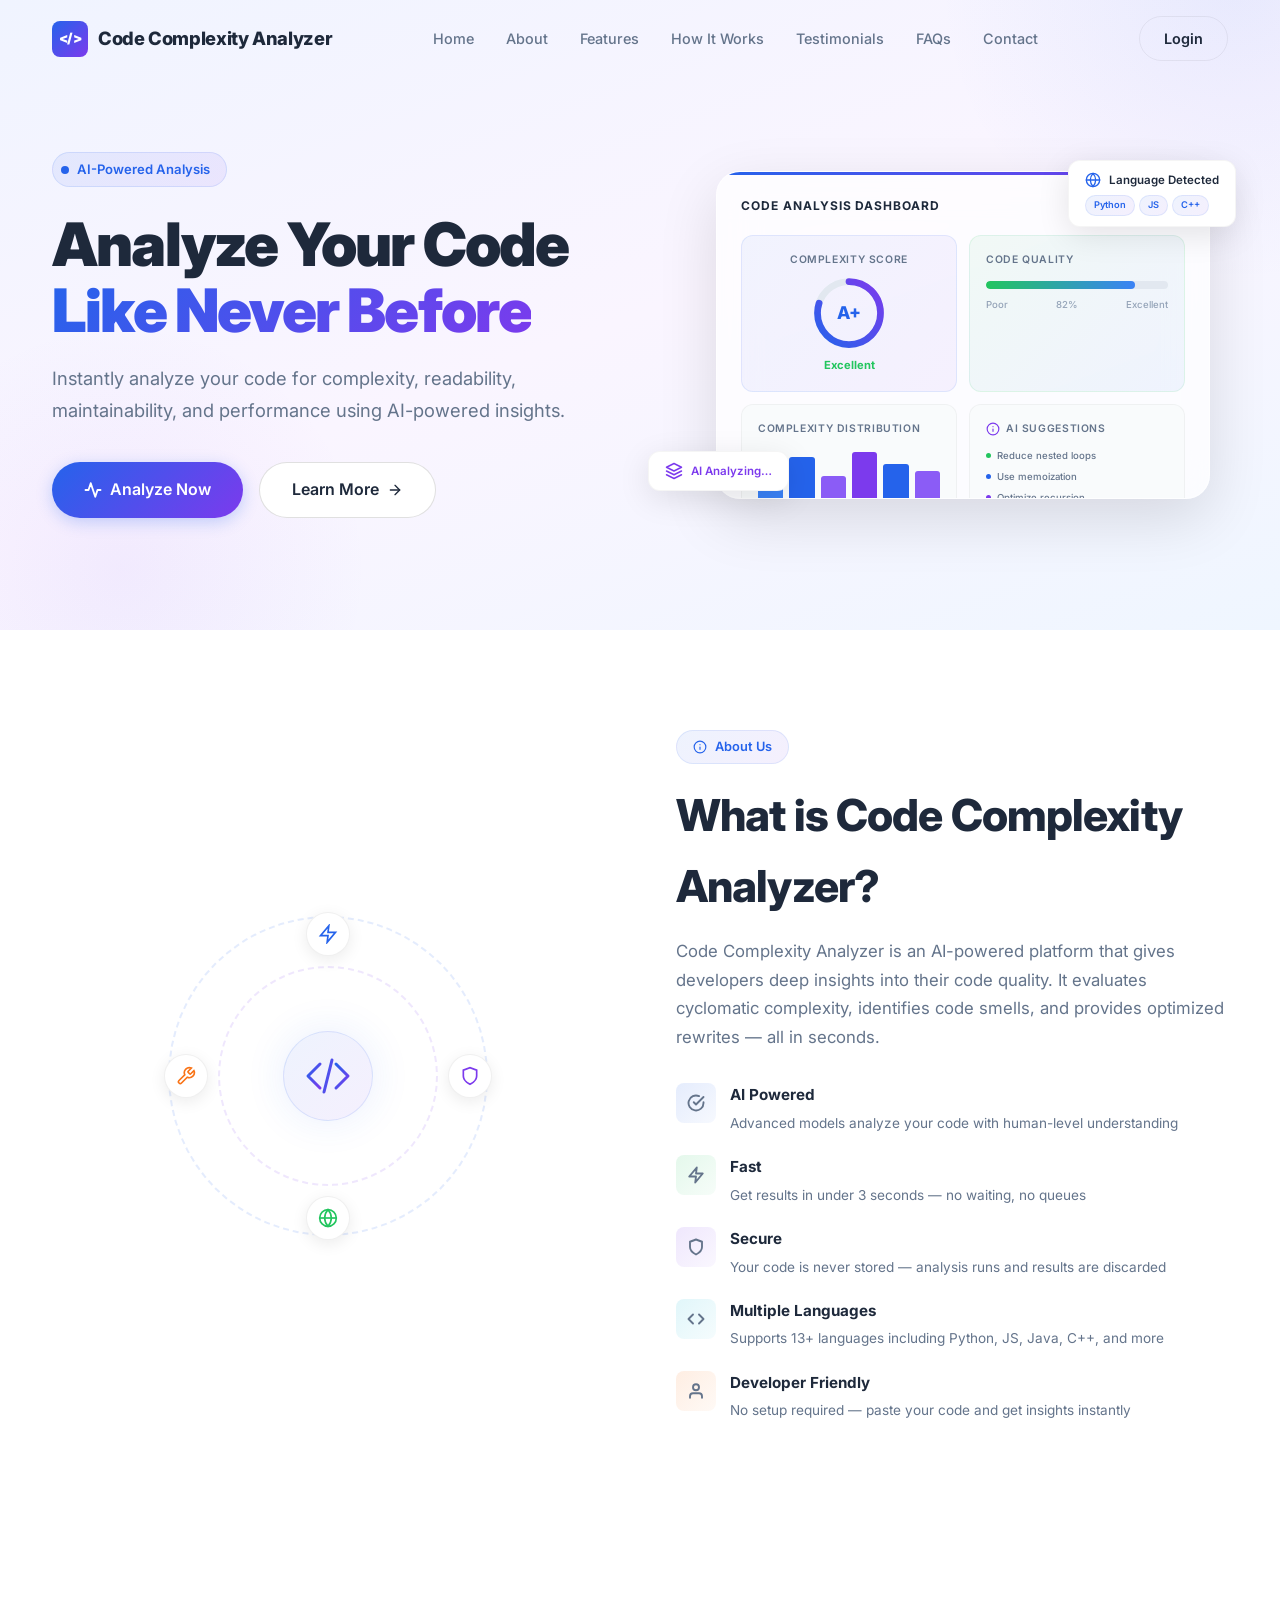
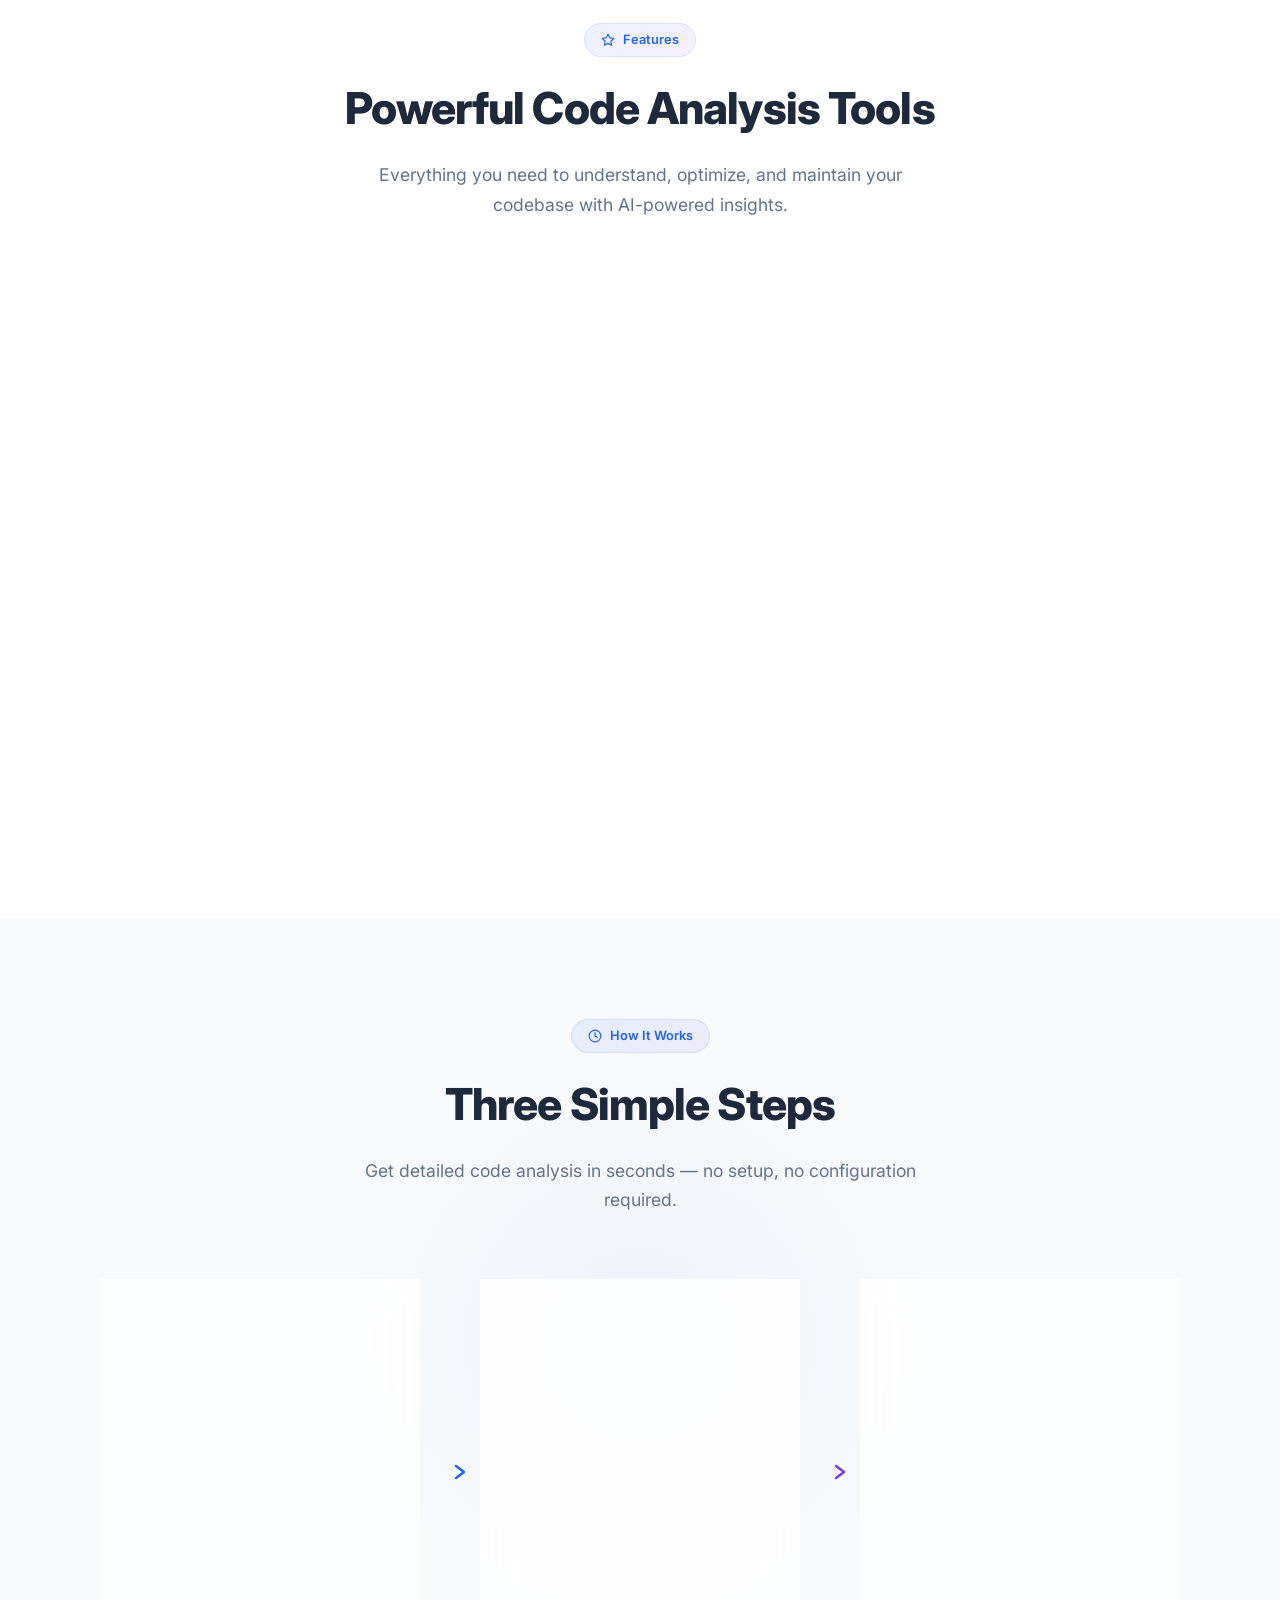
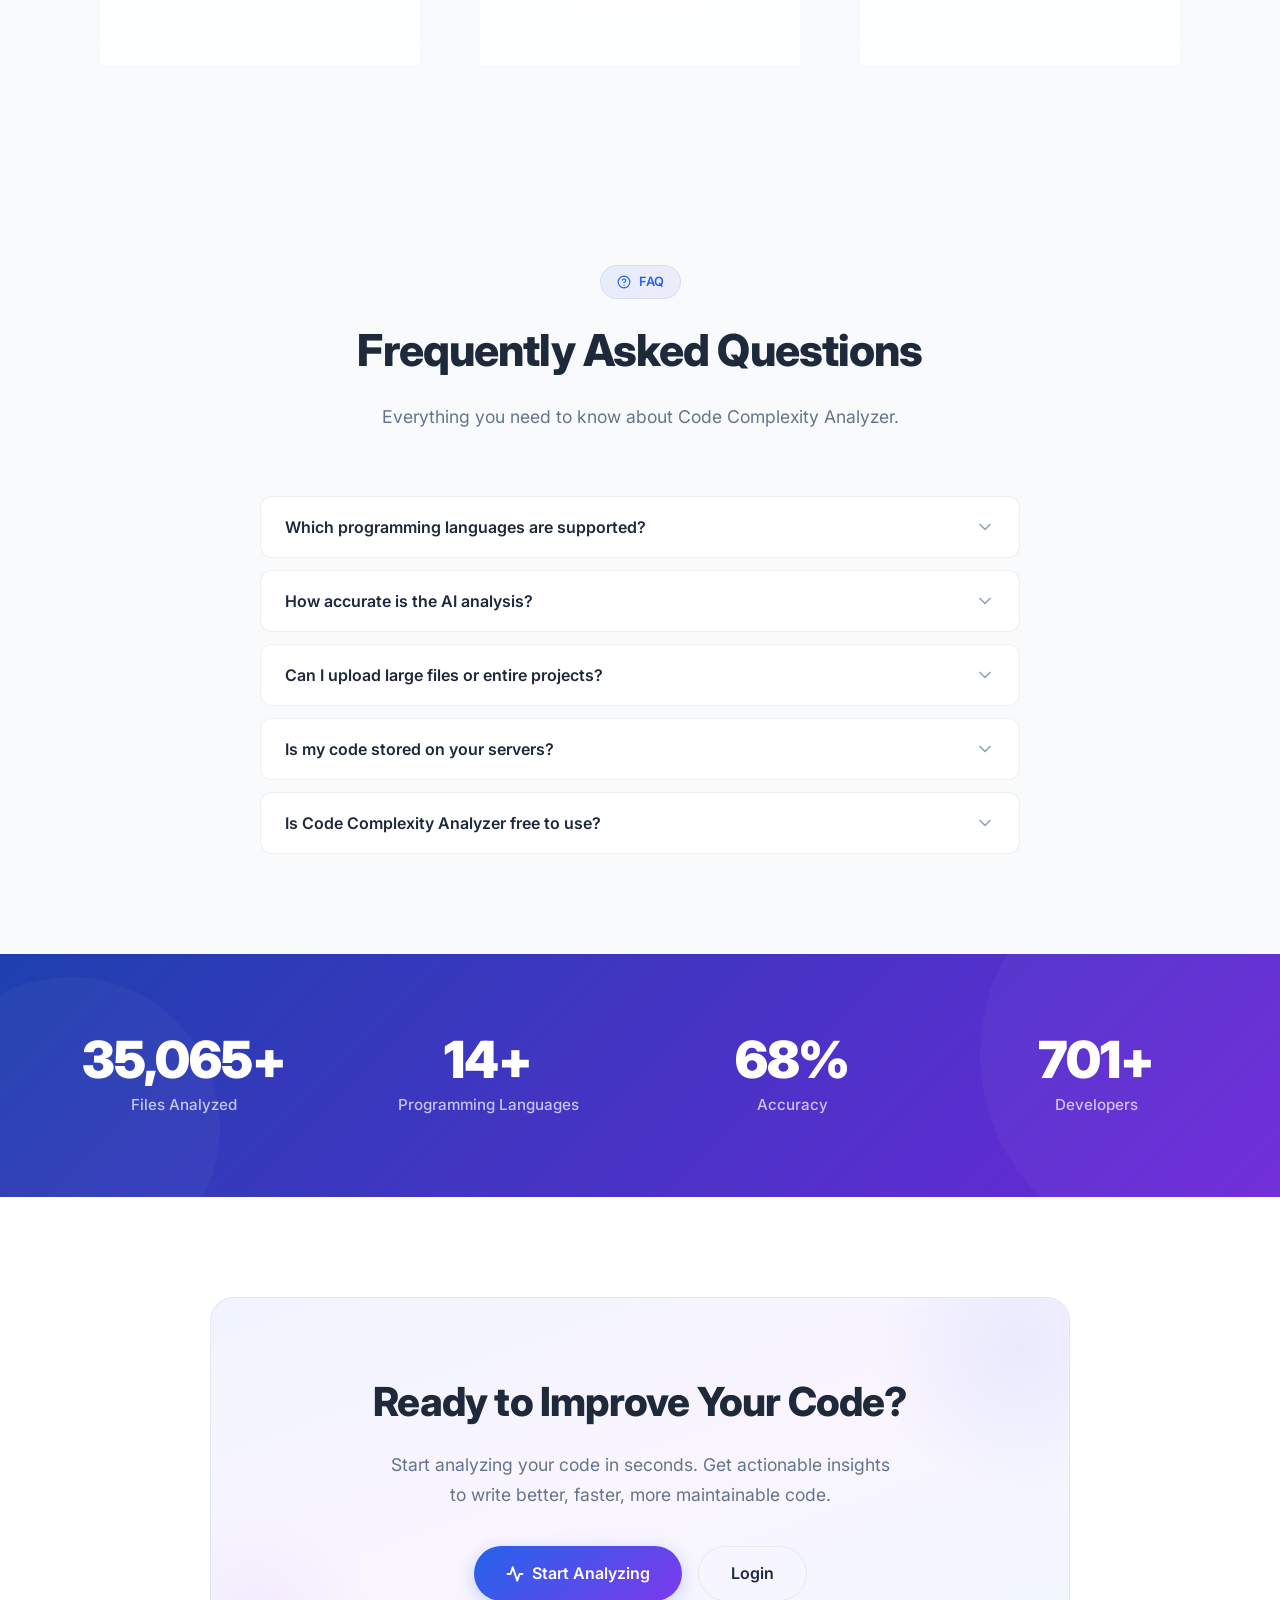
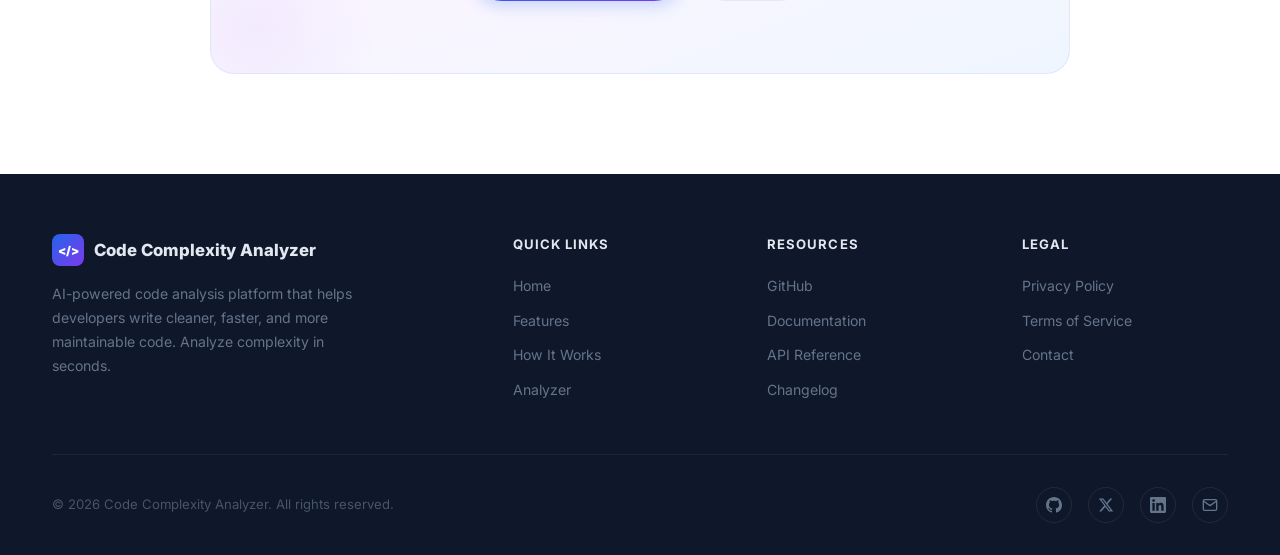
==== commit 7e63c487: "removed testimonials section" ====
--- a/frontend/index.html
+++ b/frontend/index.html
@@ -435,140 +435,6 @@
           <div class="step-card__tags">
             <span class="step-card__tag step-card__tag--green">Heatmaps</span>
             <span class="step-card__tag step-card__tag--green">Flowcharts</span>
-          </div>
-        </div>
-
-      </div>
-    </div>
-  </section>
-
-  <!-- ═══════════════════════════════════════════════════════════════════════
-       6. TESTIMONIALS SECTION
-       ═══════════════════════════════════════════════════════════════════════ -->
-  <section class="testimonials" id="testimonials">
-    <div class="section-container">
-      <div class="section-header reveal">
-        <span class="section-label">
-          <svg width="14" height="14" viewBox="0 0 24 24" fill="none" stroke="currentColor" stroke-width="2" stroke-linecap="round" stroke-linejoin="round"><path d="M21 15a2 2 0 0 1-2 2H7l-4 4V5a2 2 0 0 1 2-2h14a2 2 0 0 1 2 2z"/></svg>
-          Testimonials
-        </span>
-        <h2 class="section-title">Loved by Developers</h2>
-        <p class="section-subtitle">See what developers around the world are saying about Code Complexity Analyzer.</p>
-      </div>
-
-      <div class="testimonials__grid">
-
-        <!-- Testimonial 1 -->
-        <div class="testimonial-card reveal reveal-delay-1">
-          <div class="testimonial-card__stars">
-            <svg width="16" height="16" viewBox="0 0 24 24" fill="#f59e0b" stroke="#f59e0b" stroke-width="1"><polygon points="12 2 15.09 8.26 22 9.27 17 14.14 18.18 21.02 12 17.77 5.82 21.02 7 14.14 2 9.27 8.91 8.26 12 2"/></svg>
-            <svg width="16" height="16" viewBox="0 0 24 24" fill="#f59e0b" stroke="#f59e0b" stroke-width="1"><polygon points="12 2 15.09 8.26 22 9.27 17 14.14 18.18 21.02 12 17.77 5.82 21.02 7 14.14 2 9.27 8.91 8.26 12 2"/></svg>
-            <svg width="16" height="16" viewBox="0 0 24 24" fill="#f59e0b" stroke="#f59e0b" stroke-width="1"><polygon points="12 2 15.09 8.26 22 9.27 17 14.14 18.18 21.02 12 17.77 5.82 21.02 7 14.14 2 9.27 8.91 8.26 12 2"/></svg>
-            <svg width="16" height="16" viewBox="0 0 24 24" fill="#f59e0b" stroke="#f59e0b" stroke-width="1"><polygon points="12 2 15.09 8.26 22 9.27 17 14.14 18.18 21.02 12 17.77 5.82 21.02 7 14.14 2 9.27 8.91 8.26 12 2"/></svg>
-            <svg width="16" height="16" viewBox="0 0 24 24" fill="#f59e0b" stroke="#f59e0b" stroke-width="1"><polygon points="12 2 15.09 8.26 22 9.27 17 14.14 18.18 21.02 12 17.77 5.82 21.02 7 14.14 2 9.27 8.91 8.26 12 2"/></svg>
-          </div>
-          <p class="testimonial-card__text">&ldquo;This tool reduced our code review time by 40%. The AI suggestions are incredibly accurate and have transformed how our team writes code.&rdquo;</p>
-          <div class="testimonial-card__author">
-            <div class="testimonial-card__avatar" style="background: linear-gradient(135deg, #2563EB, #3b82f6);">AK</div>
-            <div>
-              <div class="testimonial-card__name">Arjun Kapoor</div>
-              <div class="testimonial-card__role">Senior Developer · Google</div>
-            </div>
-          </div>
-        </div>
-
-        <!-- Testimonial 2 -->
-        <div class="testimonial-card reveal reveal-delay-2">
-          <div class="testimonial-card__stars">
-            <svg width="16" height="16" viewBox="0 0 24 24" fill="#f59e0b" stroke="#f59e0b" stroke-width="1"><polygon points="12 2 15.09 8.26 22 9.27 17 14.14 18.18 21.02 12 17.77 5.82 21.02 7 14.14 2 9.27 8.91 8.26 12 2"/></svg>
-            <svg width="16" height="16" viewBox="0 0 24 24" fill="#f59e0b" stroke="#f59e0b" stroke-width="1"><polygon points="12 2 15.09 8.26 22 9.27 17 14.14 18.18 21.02 12 17.77 5.82 21.02 7 14.14 2 9.27 8.91 8.26 12 2"/></svg>
-            <svg width="16" height="16" viewBox="0 0 24 24" fill="#f59e0b" stroke="#f59e0b" stroke-width="1"><polygon points="12 2 15.09 8.26 22 9.27 17 14.14 18.18 21.02 12 17.77 5.82 21.02 7 14.14 2 9.27 8.91 8.26 12 2"/></svg>
-            <svg width="16" height="16" viewBox="0 0 24 24" fill="#f59e0b" stroke="#f59e0b" stroke-width="1"><polygon points="12 2 15.09 8.26 22 9.27 17 14.14 18.18 21.02 12 17.77 5.82 21.02 7 14.14 2 9.27 8.91 8.26 12 2"/></svg>
-            <svg width="16" height="16" viewBox="0 0 24 24" fill="#f59e0b" stroke="#f59e0b" stroke-width="1"><polygon points="12 2 15.09 8.26 22 9.27 17 14.14 18.18 21.02 12 17.77 5.82 21.02 7 14.14 2 9.27 8.91 8.26 12 2"/></svg>
-          </div>
-          <p class="testimonial-card__text">&ldquo;Amazing complexity visualization. The heatmap feature makes it instantly clear where the bottlenecks are. Best developer tool I've used this year.&rdquo;</p>
-          <div class="testimonial-card__author">
-            <div class="testimonial-card__avatar" style="background: linear-gradient(135deg, #7C3AED, #a855f7);">SM</div>
-            <div>
-              <div class="testimonial-card__name">Sarah Mitchell</div>
-              <div class="testimonial-card__role">Tech Lead · Microsoft</div>
-            </div>
-          </div>
-        </div>
-
-        <!-- Testimonial 3 -->
-        <div class="testimonial-card reveal reveal-delay-3">
-          <div class="testimonial-card__stars">
-            <svg width="16" height="16" viewBox="0 0 24 24" fill="#f59e0b" stroke="#f59e0b" stroke-width="1"><polygon points="12 2 15.09 8.26 22 9.27 17 14.14 18.18 21.02 12 17.77 5.82 21.02 7 14.14 2 9.27 8.91 8.26 12 2"/></svg>
-            <svg width="16" height="16" viewBox="0 0 24 24" fill="#f59e0b" stroke="#f59e0b" stroke-width="1"><polygon points="12 2 15.09 8.26 22 9.27 17 14.14 18.18 21.02 12 17.77 5.82 21.02 7 14.14 2 9.27 8.91 8.26 12 2"/></svg>
-            <svg width="16" height="16" viewBox="0 0 24 24" fill="#f59e0b" stroke="#f59e0b" stroke-width="1"><polygon points="12 2 15.09 8.26 22 9.27 17 14.14 18.18 21.02 12 17.77 5.82 21.02 7 14.14 2 9.27 8.91 8.26 12 2"/></svg>
-            <svg width="16" height="16" viewBox="0 0 24 24" fill="#f59e0b" stroke="#f59e0b" stroke-width="1"><polygon points="12 2 15.09 8.26 22 9.27 17 14.14 18.18 21.02 12 17.77 5.82 21.02 7 14.14 2 9.27 8.91 8.26 12 2"/></svg>
-            <svg width="16" height="16" viewBox="0 0 24 24" fill="#f59e0b" stroke="#f59e0b" stroke-width="1"><polygon points="12 2 15.09 8.26 22 9.27 17 14.14 18.18 21.02 12 17.77 5.82 21.02 7 14.14 2 9.27 8.91 8.26 12 2"/></svg>
-          </div>
-          <p class="testimonial-card__text">&ldquo;Perfect for large projects. We ran our entire monorepo through it and discovered optimization opportunities we never knew existed.&rdquo;</p>
-          <div class="testimonial-card__author">
-            <div class="testimonial-card__avatar" style="background: linear-gradient(135deg, #06b6d4, #22d3ee);">RP</div>
-            <div>
-              <div class="testimonial-card__name">Rahul Patel</div>
-              <div class="testimonial-card__role">Staff Engineer · Stripe</div>
-            </div>
-          </div>
-        </div>
-
-        <!-- Testimonial 4 -->
-        <div class="testimonial-card reveal reveal-delay-1">
-          <div class="testimonial-card__stars">
-            <svg width="16" height="16" viewBox="0 0 24 24" fill="#f59e0b" stroke="#f59e0b" stroke-width="1"><polygon points="12 2 15.09 8.26 22 9.27 17 14.14 18.18 21.02 12 17.77 5.82 21.02 7 14.14 2 9.27 8.91 8.26 12 2"/></svg>
-            <svg width="16" height="16" viewBox="0 0 24 24" fill="#f59e0b" stroke="#f59e0b" stroke-width="1"><polygon points="12 2 15.09 8.26 22 9.27 17 14.14 18.18 21.02 12 17.77 5.82 21.02 7 14.14 2 9.27 8.91 8.26 12 2"/></svg>
-            <svg width="16" height="16" viewBox="0 0 24 24" fill="#f59e0b" stroke="#f59e0b" stroke-width="1"><polygon points="12 2 15.09 8.26 22 9.27 17 14.14 18.18 21.02 12 17.77 5.82 21.02 7 14.14 2 9.27 8.91 8.26 12 2"/></svg>
-            <svg width="16" height="16" viewBox="0 0 24 24" fill="#f59e0b" stroke="#f59e0b" stroke-width="1"><polygon points="12 2 15.09 8.26 22 9.27 17 14.14 18.18 21.02 12 17.77 5.82 21.02 7 14.14 2 9.27 8.91 8.26 12 2"/></svg>
-            <svg width="16" height="16" viewBox="0 0 24 24" fill="#f59e0b" stroke="#f59e0b" stroke-width="1"><polygon points="12 2 15.09 8.26 22 9.27 17 14.14 18.18 21.02 12 17.77 5.82 21.02 7 14.14 2 9.27 8.91 8.26 12 2"/></svg>
-          </div>
-          <p class="testimonial-card__text">&ldquo;The multi-language support is a game-changer. I switch between Python and Go daily, and having one unified analysis tool saves me hours every week.&rdquo;</p>
-          <div class="testimonial-card__author">
-            <div class="testimonial-card__avatar" style="background: linear-gradient(135deg, #22c55e, #4ade80);">EW</div>
-            <div>
-              <div class="testimonial-card__name">Emily Wong</div>
-              <div class="testimonial-card__role">Backend Engineer · Netflix</div>
-            </div>
-          </div>
-        </div>
-
-        <!-- Testimonial 5 -->
-        <div class="testimonial-card reveal reveal-delay-2">
-          <div class="testimonial-card__stars">
-            <svg width="16" height="16" viewBox="0 0 24 24" fill="#f59e0b" stroke="#f59e0b" stroke-width="1"><polygon points="12 2 15.09 8.26 22 9.27 17 14.14 18.18 21.02 12 17.77 5.82 21.02 7 14.14 2 9.27 8.91 8.26 12 2"/></svg>
-            <svg width="16" height="16" viewBox="0 0 24 24" fill="#f59e0b" stroke="#f59e0b" stroke-width="1"><polygon points="12 2 15.09 8.26 22 9.27 17 14.14 18.18 21.02 12 17.77 5.82 21.02 7 14.14 2 9.27 8.91 8.26 12 2"/></svg>
-            <svg width="16" height="16" viewBox="0 0 24 24" fill="#f59e0b" stroke="#f59e0b" stroke-width="1"><polygon points="12 2 15.09 8.26 22 9.27 17 14.14 18.18 21.02 12 17.77 5.82 21.02 7 14.14 2 9.27 8.91 8.26 12 2"/></svg>
-            <svg width="16" height="16" viewBox="0 0 24 24" fill="#f59e0b" stroke="#f59e0b" stroke-width="1"><polygon points="12 2 15.09 8.26 22 9.27 17 14.14 18.18 21.02 12 17.77 5.82 21.02 7 14.14 2 9.27 8.91 8.26 12 2"/></svg>
-            <svg width="16" height="16" viewBox="0 0 24 24" fill="#f59e0b" stroke="#f59e0b" stroke-width="1"><polygon points="12 2 15.09 8.26 22 9.27 17 14.14 18.18 21.02 12 17.77 5.82 21.02 7 14.14 2 9.27 8.91 8.26 12 2"/></svg>
-          </div>
-          <p class="testimonial-card__text">&ldquo;I use it in every pull request now. The code smell detection alone has caught issues that would have cost us weeks of debugging in production.&rdquo;</p>
-          <div class="testimonial-card__author">
-            <div class="testimonial-card__avatar" style="background: linear-gradient(135deg, #f97316, #fb923c);">DK</div>
-            <div>
-              <div class="testimonial-card__name">David Kim</div>
-              <div class="testimonial-card__role">Full Stack Dev · Shopify</div>
-            </div>
-          </div>
-        </div>
-
-        <!-- Testimonial 6 -->
-        <div class="testimonial-card reveal reveal-delay-3">
-          <div class="testimonial-card__stars">
-            <svg width="16" height="16" viewBox="0 0 24 24" fill="#f59e0b" stroke="#f59e0b" stroke-width="1"><polygon points="12 2 15.09 8.26 22 9.27 17 14.14 18.18 21.02 12 17.77 5.82 21.02 7 14.14 2 9.27 8.91 8.26 12 2"/></svg>
-            <svg width="16" height="16" viewBox="0 0 24 24" fill="#f59e0b" stroke="#f59e0b" stroke-width="1"><polygon points="12 2 15.09 8.26 22 9.27 17 14.14 18.18 21.02 12 17.77 5.82 21.02 7 14.14 2 9.27 8.91 8.26 12 2"/></svg>
-            <svg width="16" height="16" viewBox="0 0 24 24" fill="#f59e0b" stroke="#f59e0b" stroke-width="1"><polygon points="12 2 15.09 8.26 22 9.27 17 14.14 18.18 21.02 12 17.77 5.82 21.02 7 14.14 2 9.27 8.91 8.26 12 2"/></svg>
-            <svg width="16" height="16" viewBox="0 0 24 24" fill="#f59e0b" stroke="#f59e0b" stroke-width="1"><polygon points="12 2 15.09 8.26 22 9.27 17 14.14 18.18 21.02 12 17.77 5.82 21.02 7 14.14 2 9.27 8.91 8.26 12 2"/></svg>
-            <svg width="16" height="16" viewBox="0 0 24 24" fill="#f59e0b" stroke="#f59e0b" stroke-width="1"><polygon points="12 2 15.09 8.26 22 9.27 17 14.14 18.18 21.02 12 17.77 5.82 21.02 7 14.14 2 9.27 8.91 8.26 12 2"/></svg>
-          </div>
-          <p class="testimonial-card__text">&ldquo;As a CS professor, I recommend this to all my students. It teaches complexity analysis visually and intuitively. An indispensable learning tool.&rdquo;</p>
-          <div class="testimonial-card__author">
-            <div class="testimonial-card__avatar" style="background: linear-gradient(135deg, #ec4899, #f472b6);">LP</div>
-            <div>
-              <div class="testimonial-card__name">Dr. Lisa Park</div>
-              <div class="testimonial-card__role">CS Professor · MIT</div>
-            </div>
           </div>
         </div>
 
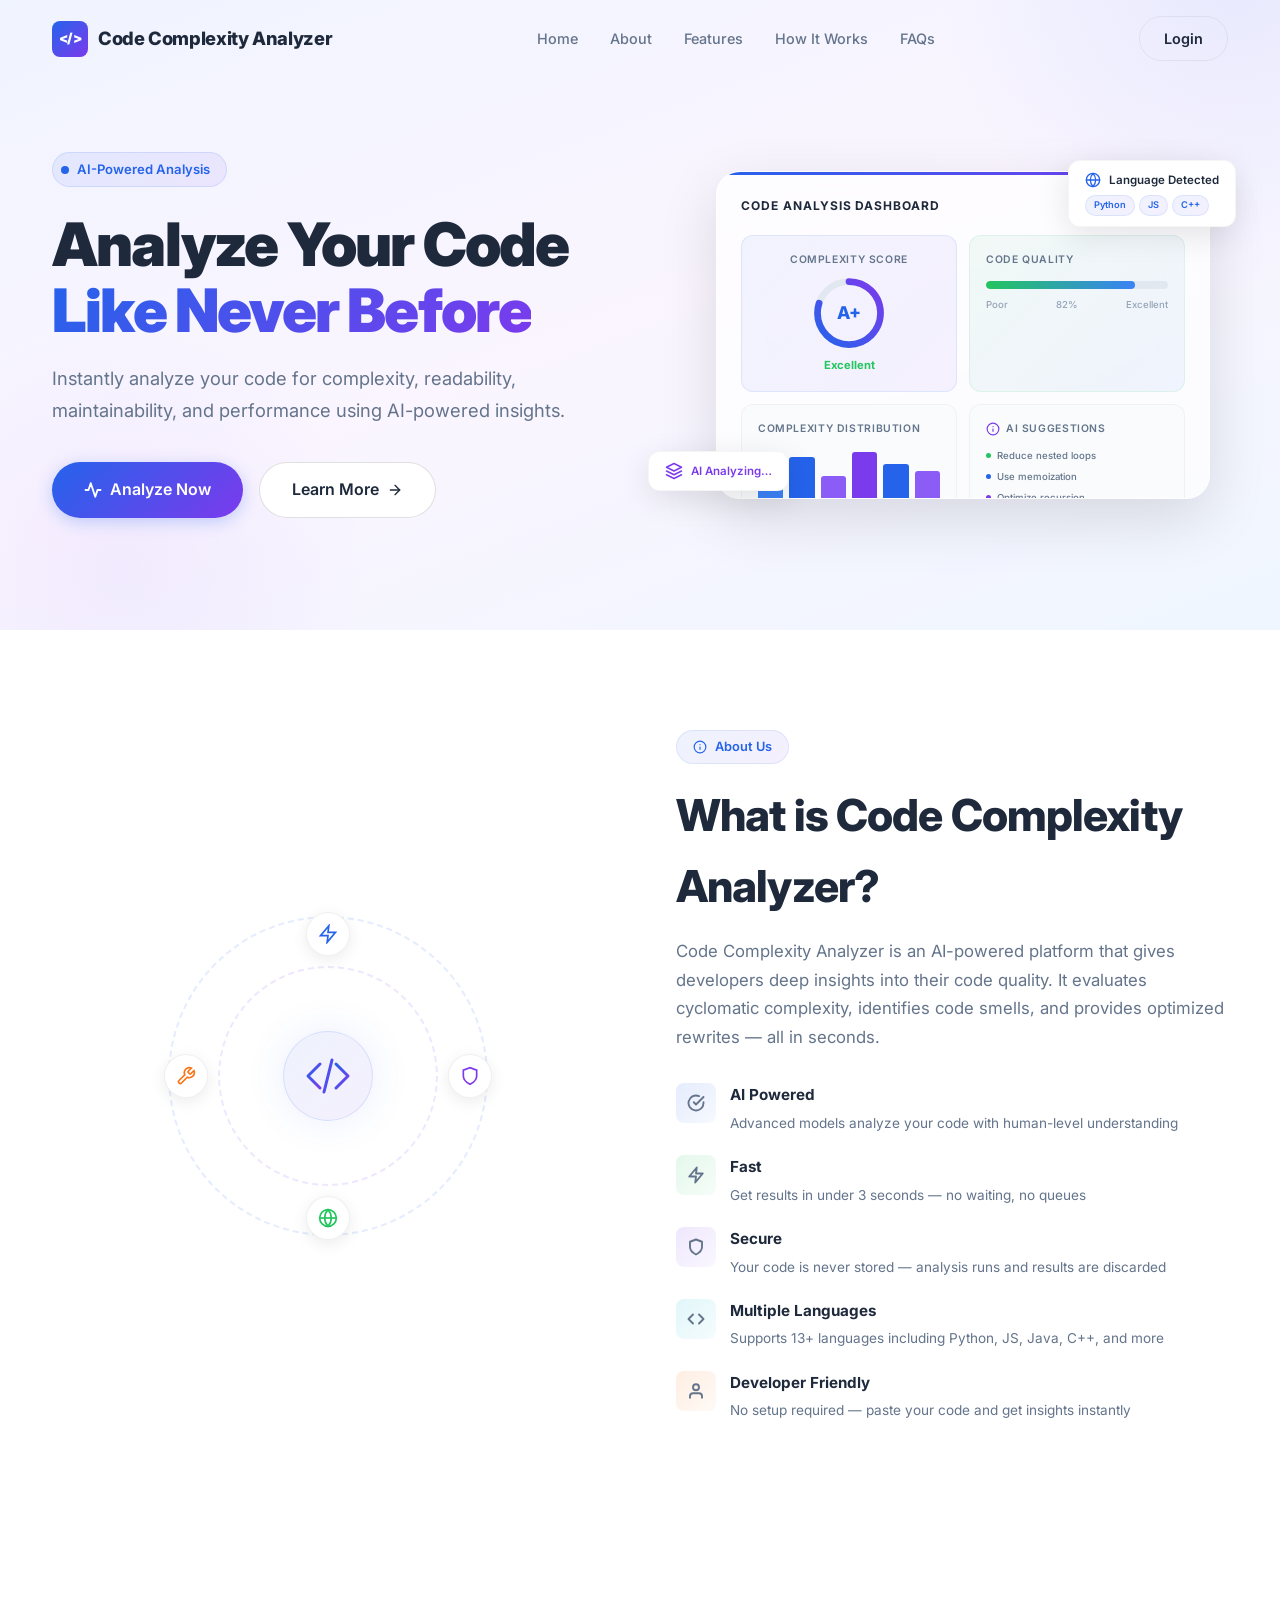
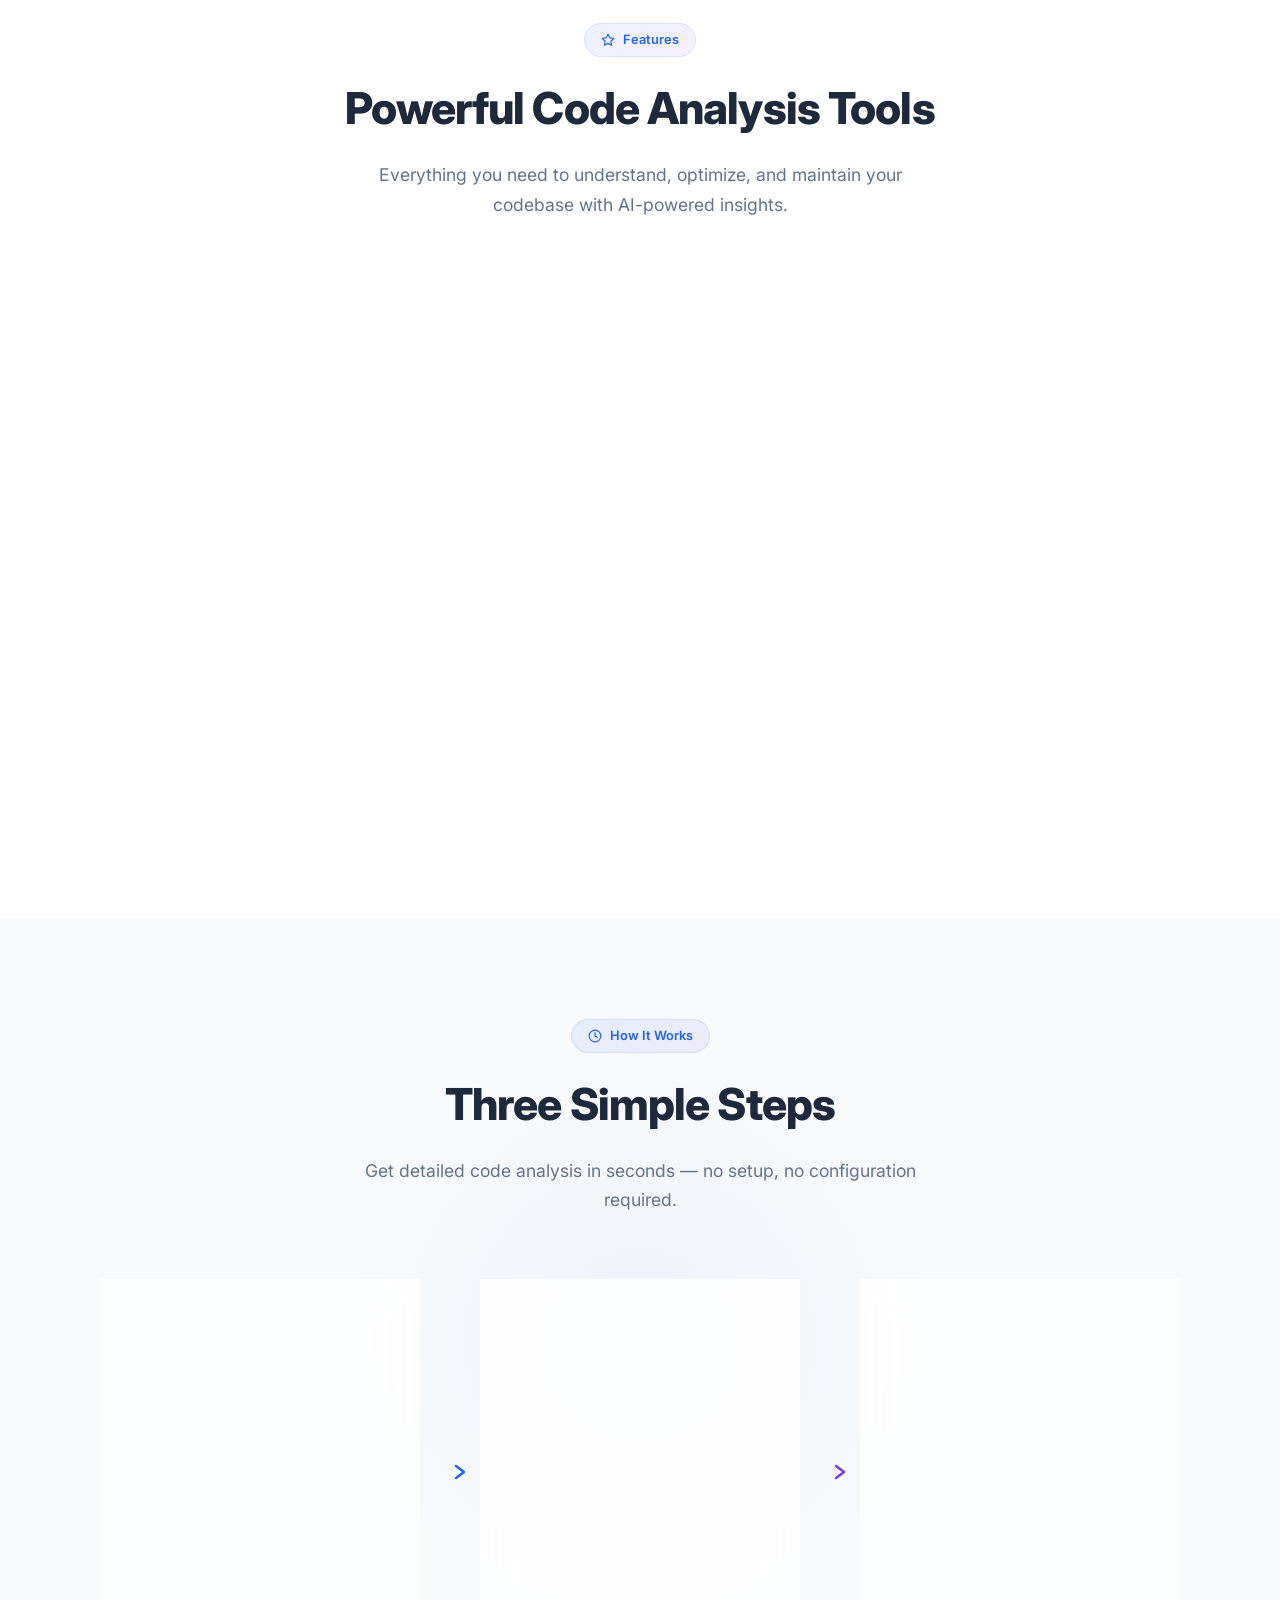
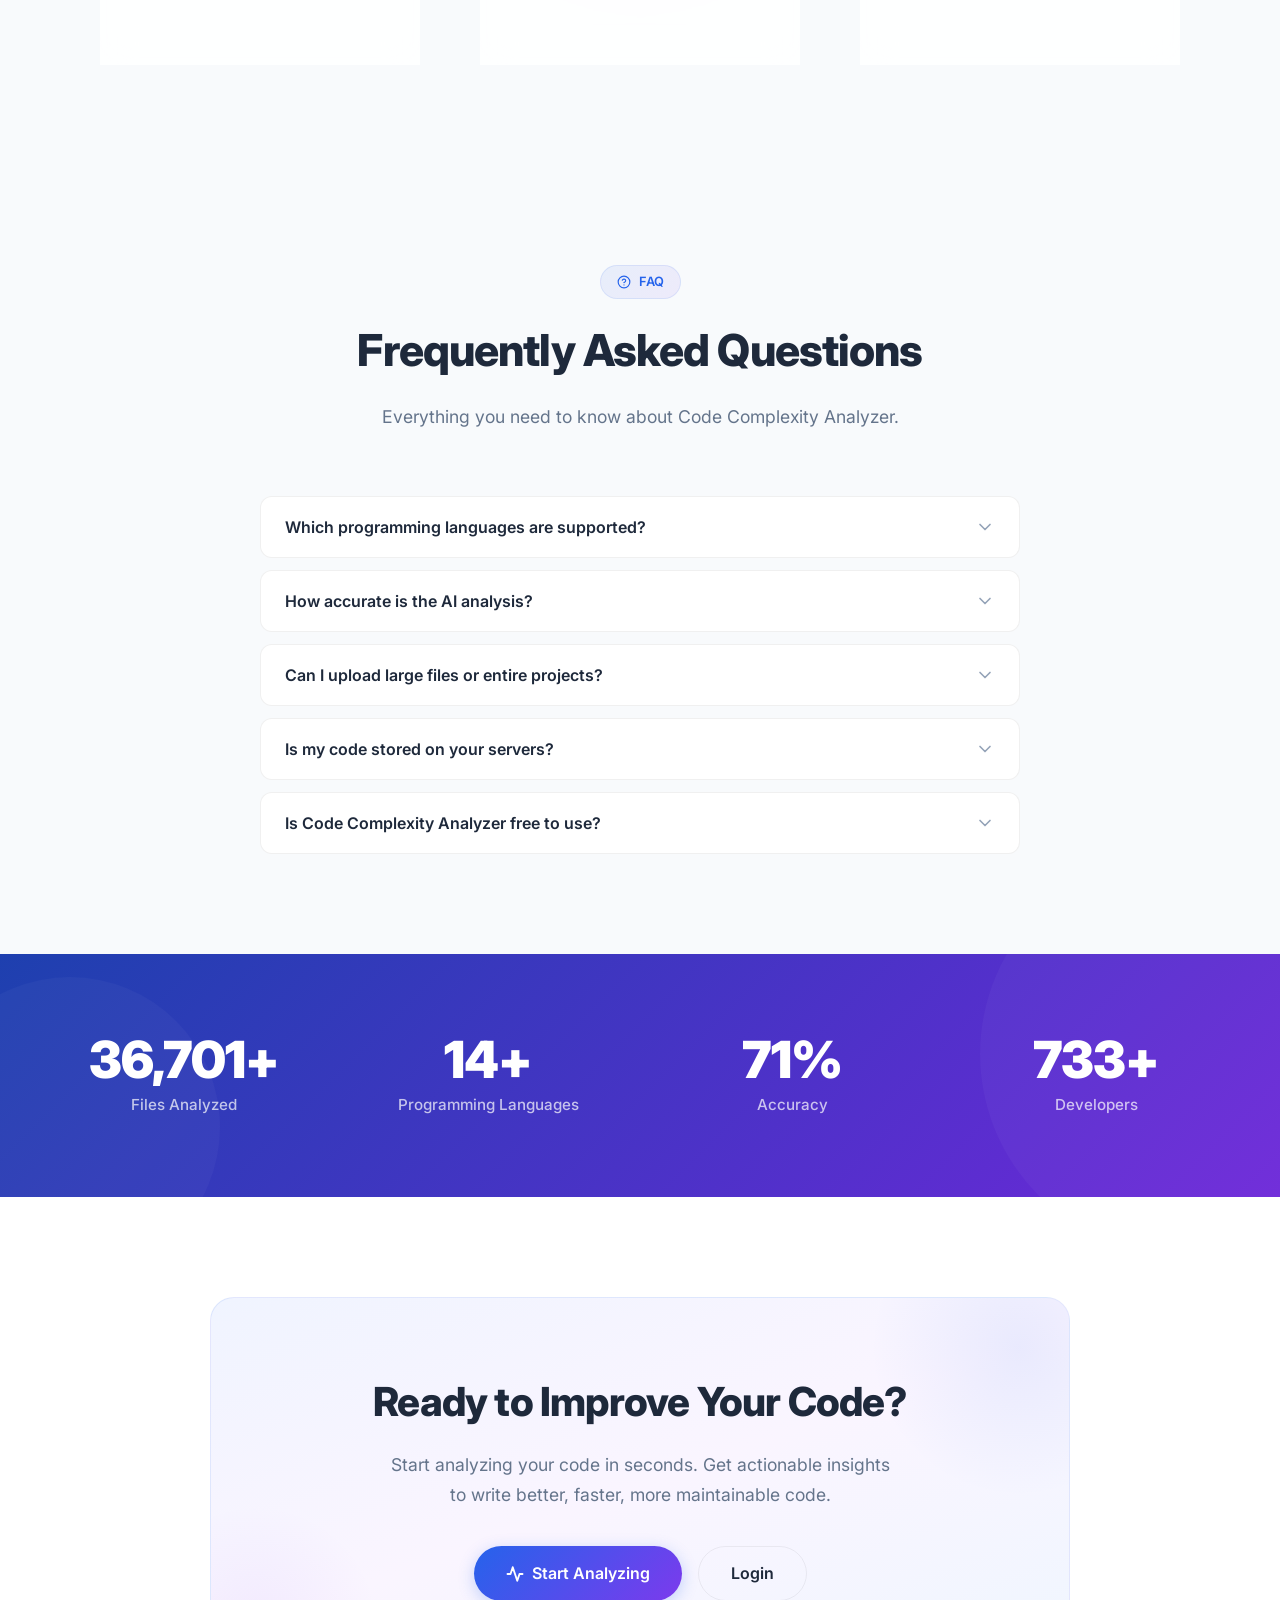
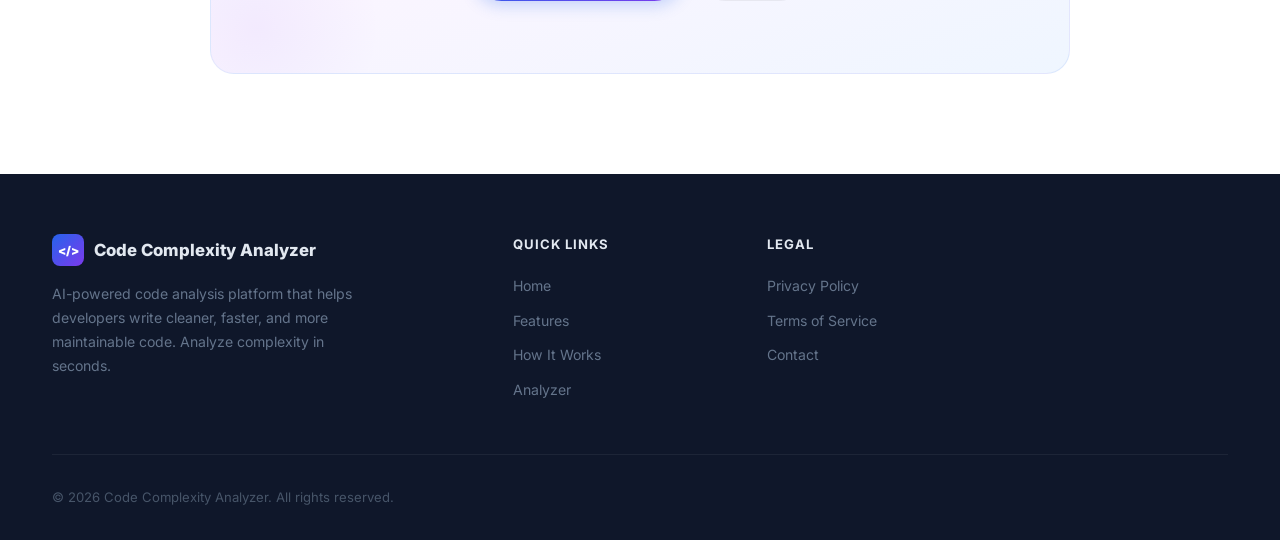
==== commit 72007a44: "removed contact section" ====
--- a/frontend/index.html
+++ b/frontend/index.html
@@ -33,9 +33,7 @@
         <a href="#about" class="navbar__link">About</a>
         <a href="#features" class="navbar__link">Features</a>
         <a href="#how-it-works" class="navbar__link">How It Works</a>
-        <a href="#testimonials" class="navbar__link">Testimonials</a>
         <a href="#faq" class="navbar__link">FAQs</a>
-        <a href="#footer" class="navbar__link">Contact</a>
       </div>
 
       <!-- Actions -->
@@ -587,15 +585,6 @@
           <a href="analyzer.html" class="footer__link">Analyzer</a>
         </div>
 
-        <!-- Resources -->
-        <div>
-          <h4 class="footer__col-title">Resources</h4>
-          <a href="https://github.com" class="footer__link" target="_blank" rel="noopener noreferrer">GitHub</a>
-          <a href="#footer" class="footer__link">Documentation</a>
-          <a href="#footer" class="footer__link">API Reference</a>
-          <a href="#footer" class="footer__link">Changelog</a>
-        </div>
-
         <!-- Legal -->
         <div>
           <h4 class="footer__col-title">Legal</h4>
@@ -608,26 +597,7 @@
 
       <div class="footer__bottom">
         <span class="footer__copy">&copy; 2026 Code Complexity Analyzer. All rights reserved.</span>
-        <div class="footer__socials">
-          <!-- GitHub -->
-          <a href="https://github.com" class="footer__social" target="_blank" rel="noopener noreferrer" aria-label="GitHub">
-            <svg viewBox="0 0 24 24" fill="currentColor"><path d="M12 0C5.37 0 0 5.37 0 12c0 5.31 3.435 9.795 8.205 11.385.6.105.825-.255.825-.57 0-.285-.015-1.23-.015-2.235-3.015.555-3.795-.735-4.035-1.41-.135-.345-.72-1.41-1.23-1.695-.42-.225-1.02-.78-.015-.795.945-.015 1.62.87 1.845 1.23 1.08 1.815 2.805 1.305 3.495.99.105-.78.42-1.305.765-1.605-2.67-.3-5.46-1.335-5.46-5.925 0-1.305.465-2.385 1.23-3.225-.12-.3-.54-1.53.12-3.18 0 0 1.005-.315 3.3 1.23.96-.27 1.98-.405 3-.405s2.04.135 3 .405c2.295-1.56 3.3-1.23 3.3-1.23.66 1.65.24 2.88.12 3.18.765.84 1.23 1.905 1.23 3.225 0 4.605-2.805 5.625-5.475 5.925.435.375.81 1.095.81 2.22 0 1.605-.015 2.895-.015 3.3 0 .315.225.69.825.57A12.02 12.02 0 0 0 24 12c0-6.63-5.37-12-12-12z"/></svg>
-          </a>
-          <!-- Twitter / X -->
-          <a href="#" class="footer__social" aria-label="Twitter">
-            <svg viewBox="0 0 24 24" fill="currentColor"><path d="M18.244 2.25h3.308l-7.227 8.26 8.502 11.24H16.17l-5.214-6.817L4.99 21.75H1.68l7.73-8.835L1.254 2.25H8.08l4.713 6.231zm-1.161 17.52h1.833L7.084 4.126H5.117z"/></svg>
-          </a>
-          <!-- LinkedIn -->
-          <a href="#" class="footer__social" aria-label="LinkedIn">
-            <svg viewBox="0 0 24 24" fill="currentColor"><path d="M20.447 20.452h-3.554v-5.569c0-1.328-.027-3.037-1.852-3.037-1.853 0-2.136 1.445-2.136 2.939v5.667H9.351V9h3.414v1.561h.046c.477-.9 1.637-1.85 3.37-1.85 3.601 0 4.267 2.37 4.267 5.455v6.286zM5.337 7.433a2.062 2.062 0 0 1-2.063-2.065 2.064 2.064 0 1 1 2.063 2.065zm1.782 13.019H3.555V9h3.564v11.452zM22.225 0H1.771C.792 0 0 .774 0 1.729v20.542C0 23.227.792 24 1.771 24h20.451C23.2 24 24 23.227 24 22.271V1.729C24 .774 23.2 0 22.222 0h.003z"/></svg>
-          </a>
-          <!-- Email -->
-          <a href="mailto:contact@codecomplexity.dev" class="footer__social" aria-label="Email">
-            <svg viewBox="0 0 24 24" fill="none" stroke="currentColor" stroke-width="2" stroke-linecap="round" stroke-linejoin="round"><path d="M4 4h16c1.1 0 2 .9 2 2v12c0 1.1-.9 2-2 2H4c-1.1 0-2-.9-2-2V6c0-1.1.9-2 2-2z"/><polyline points="22,6 12,13 2,6"/></svg>
-          </a>
-        </div>
-      </div>
-
+      </div>
     </div>
   </footer>
 
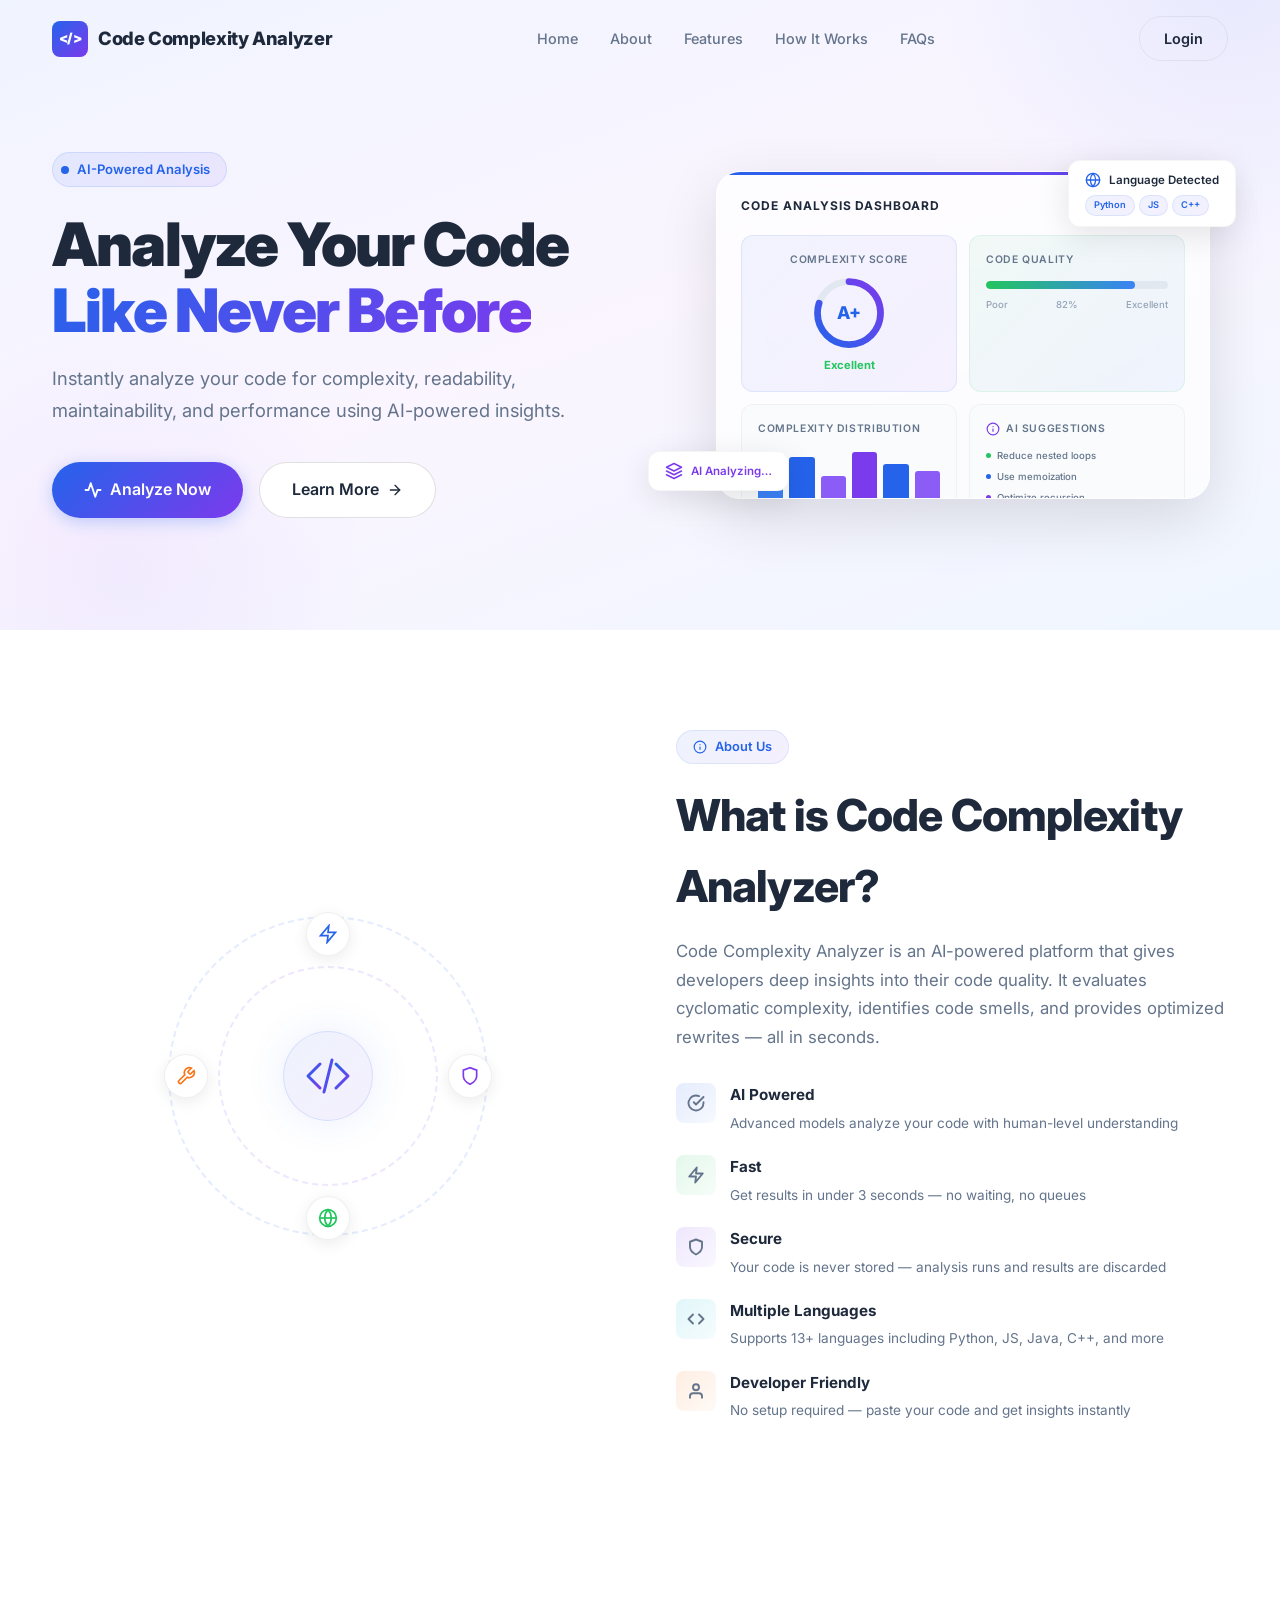
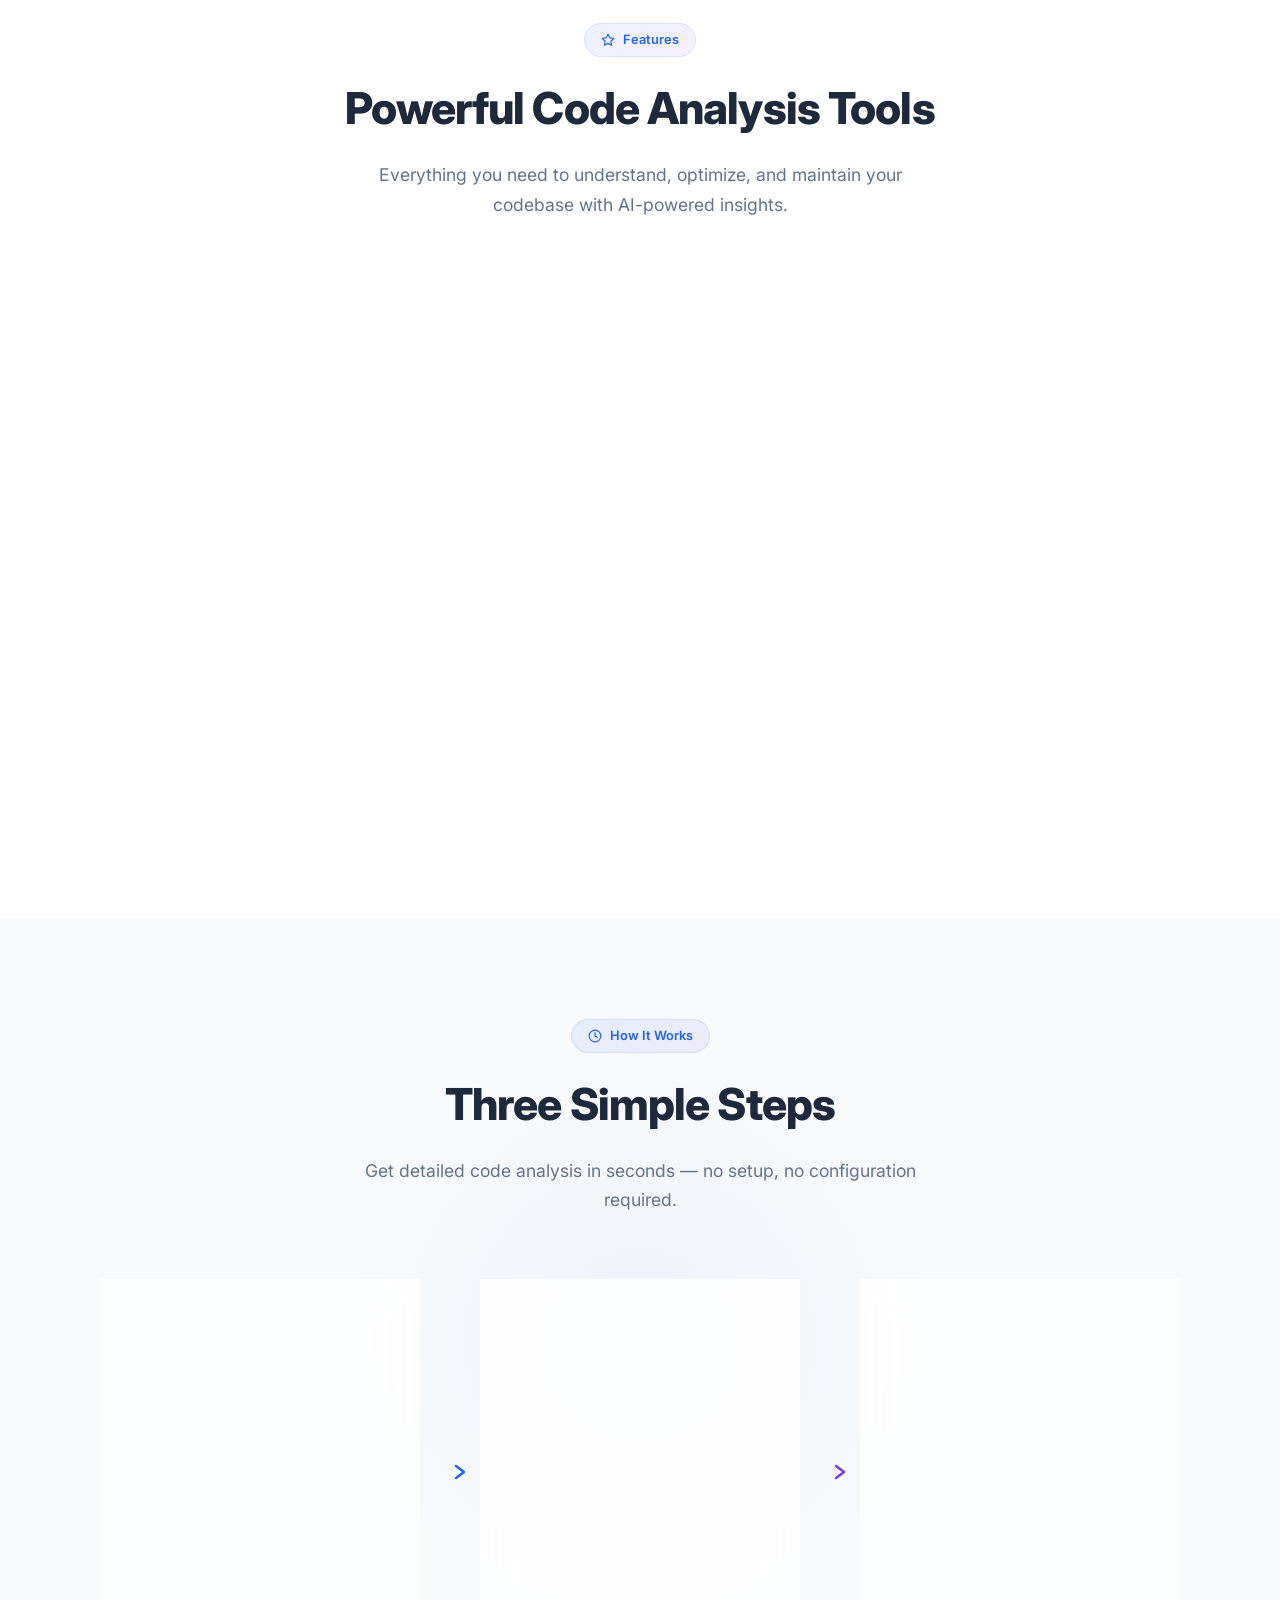
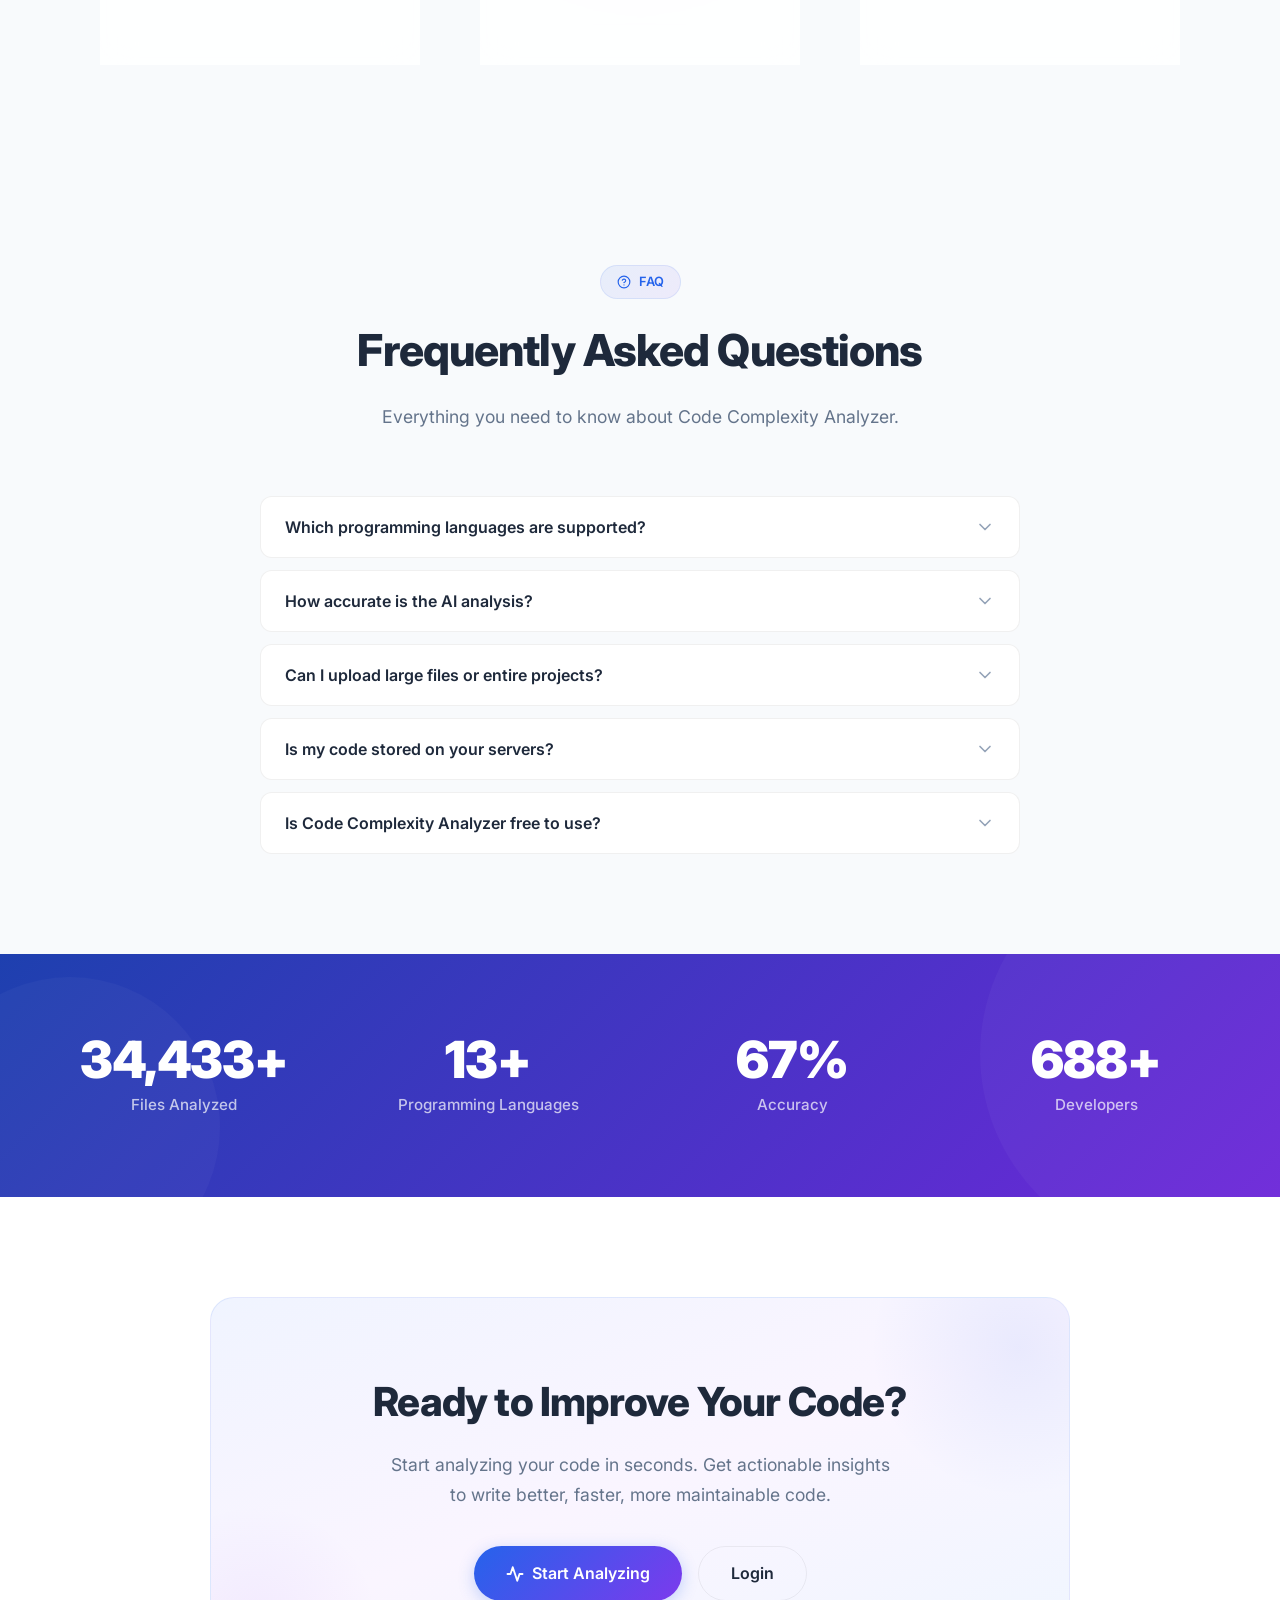
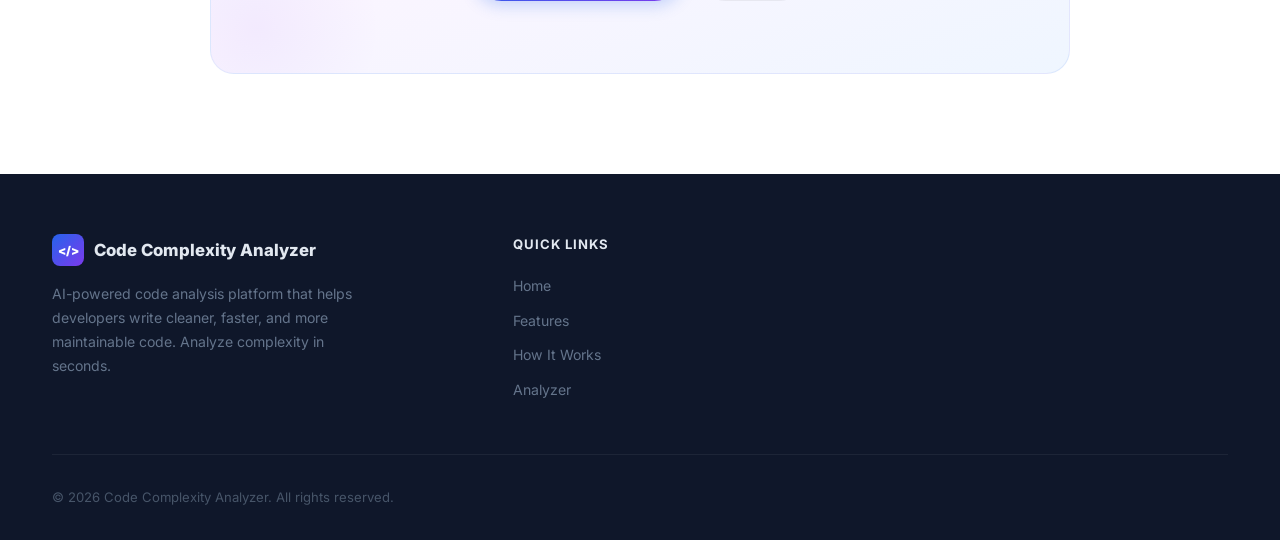
==== commit c264f041: "removed legals" ====
--- a/frontend/index.html
+++ b/frontend/index.html
@@ -584,15 +584,6 @@
           <a href="#how-it-works" class="footer__link">How It Works</a>
           <a href="analyzer.html" class="footer__link">Analyzer</a>
         </div>
-
-        <!-- Legal -->
-        <div>
-          <h4 class="footer__col-title">Legal</h4>
-          <a href="#footer" class="footer__link">Privacy Policy</a>
-          <a href="#footer" class="footer__link">Terms of Service</a>
-          <a href="#footer" class="footer__link">Contact</a>
-        </div>
-
       </div>
 
       <div class="footer__bottom">
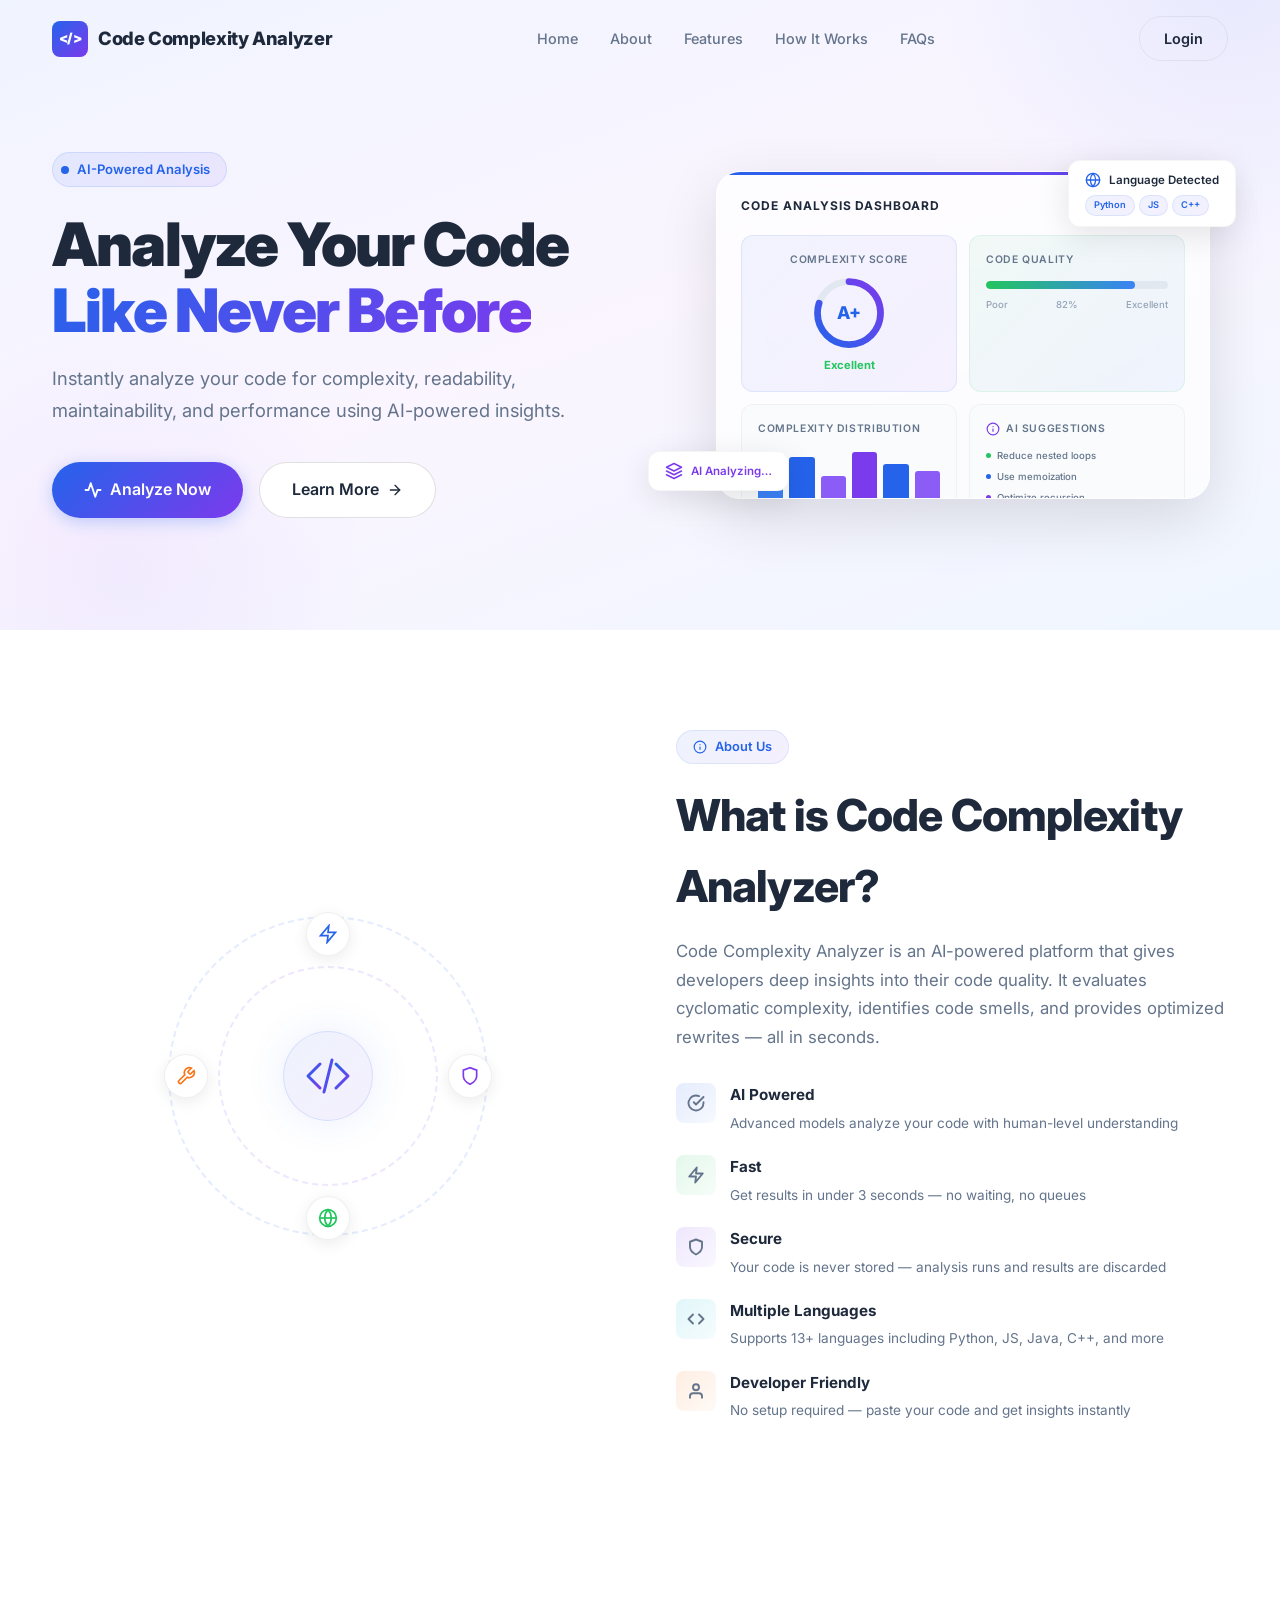
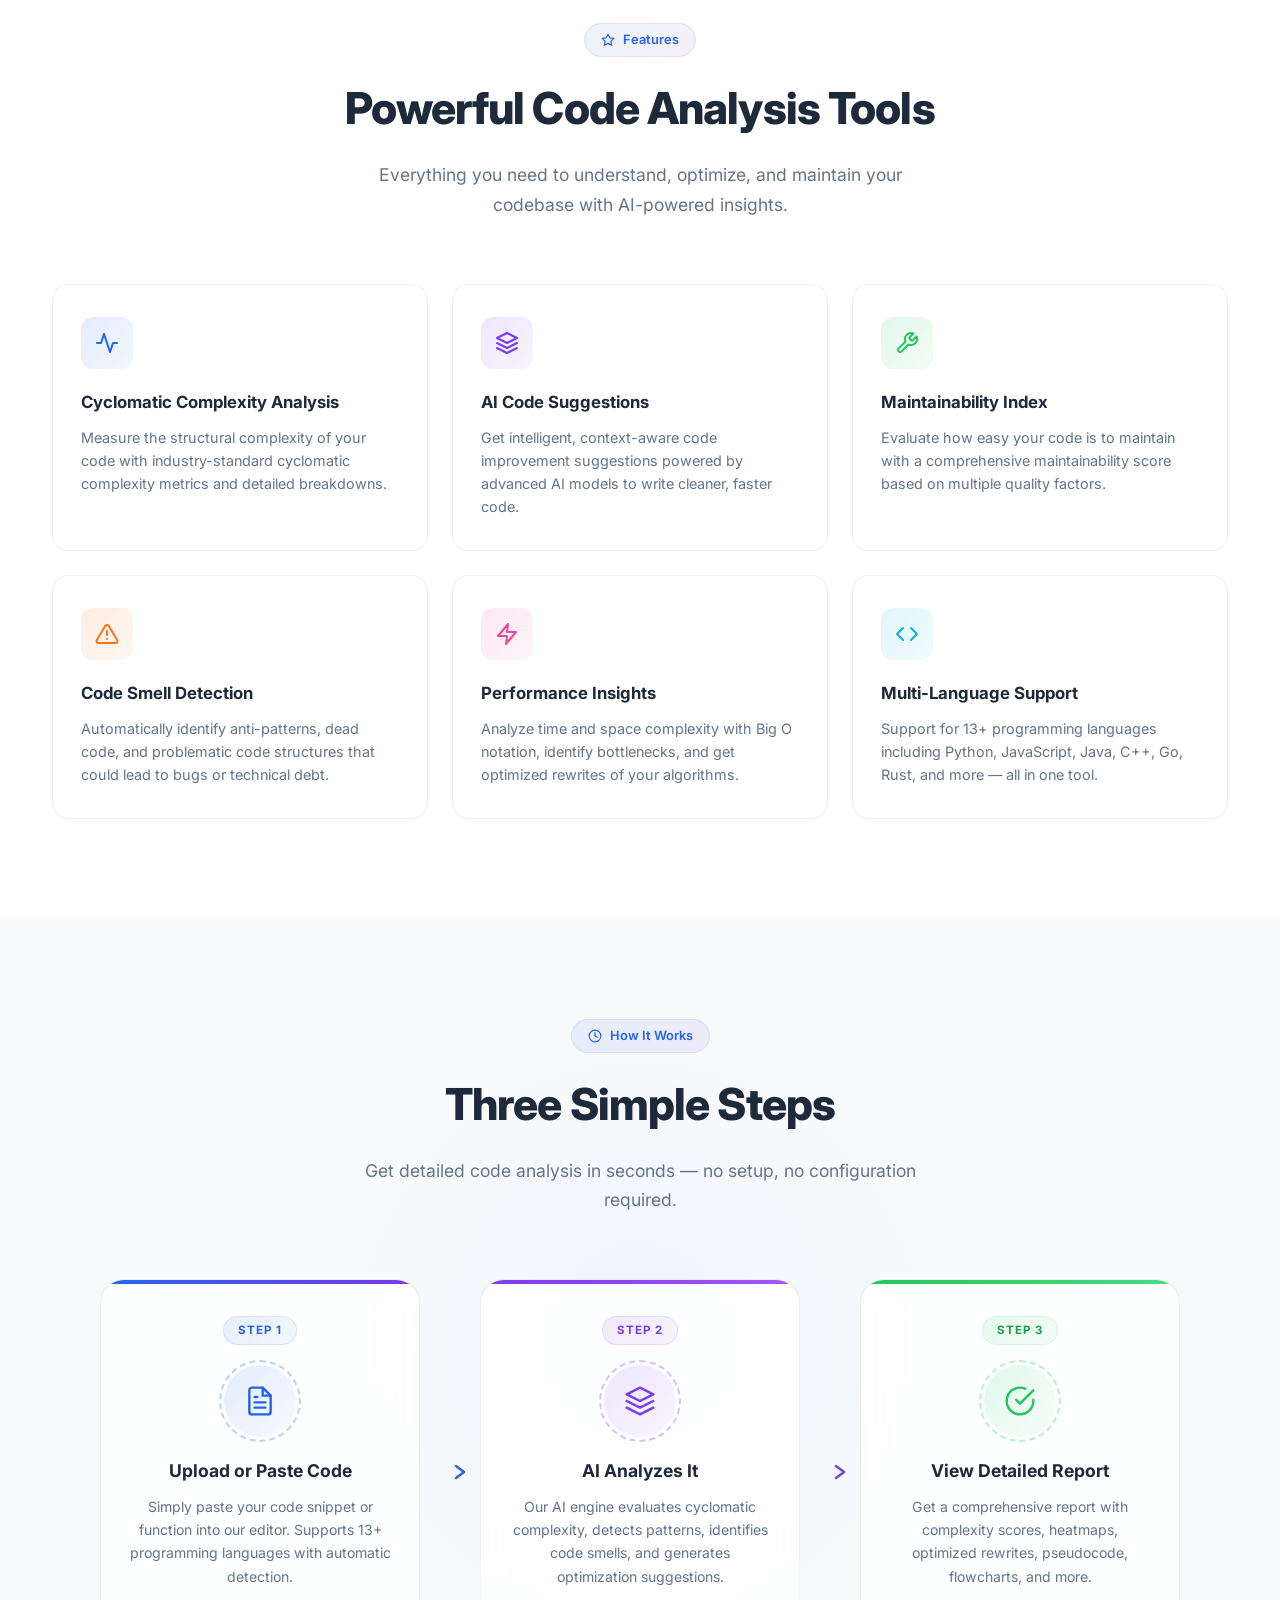
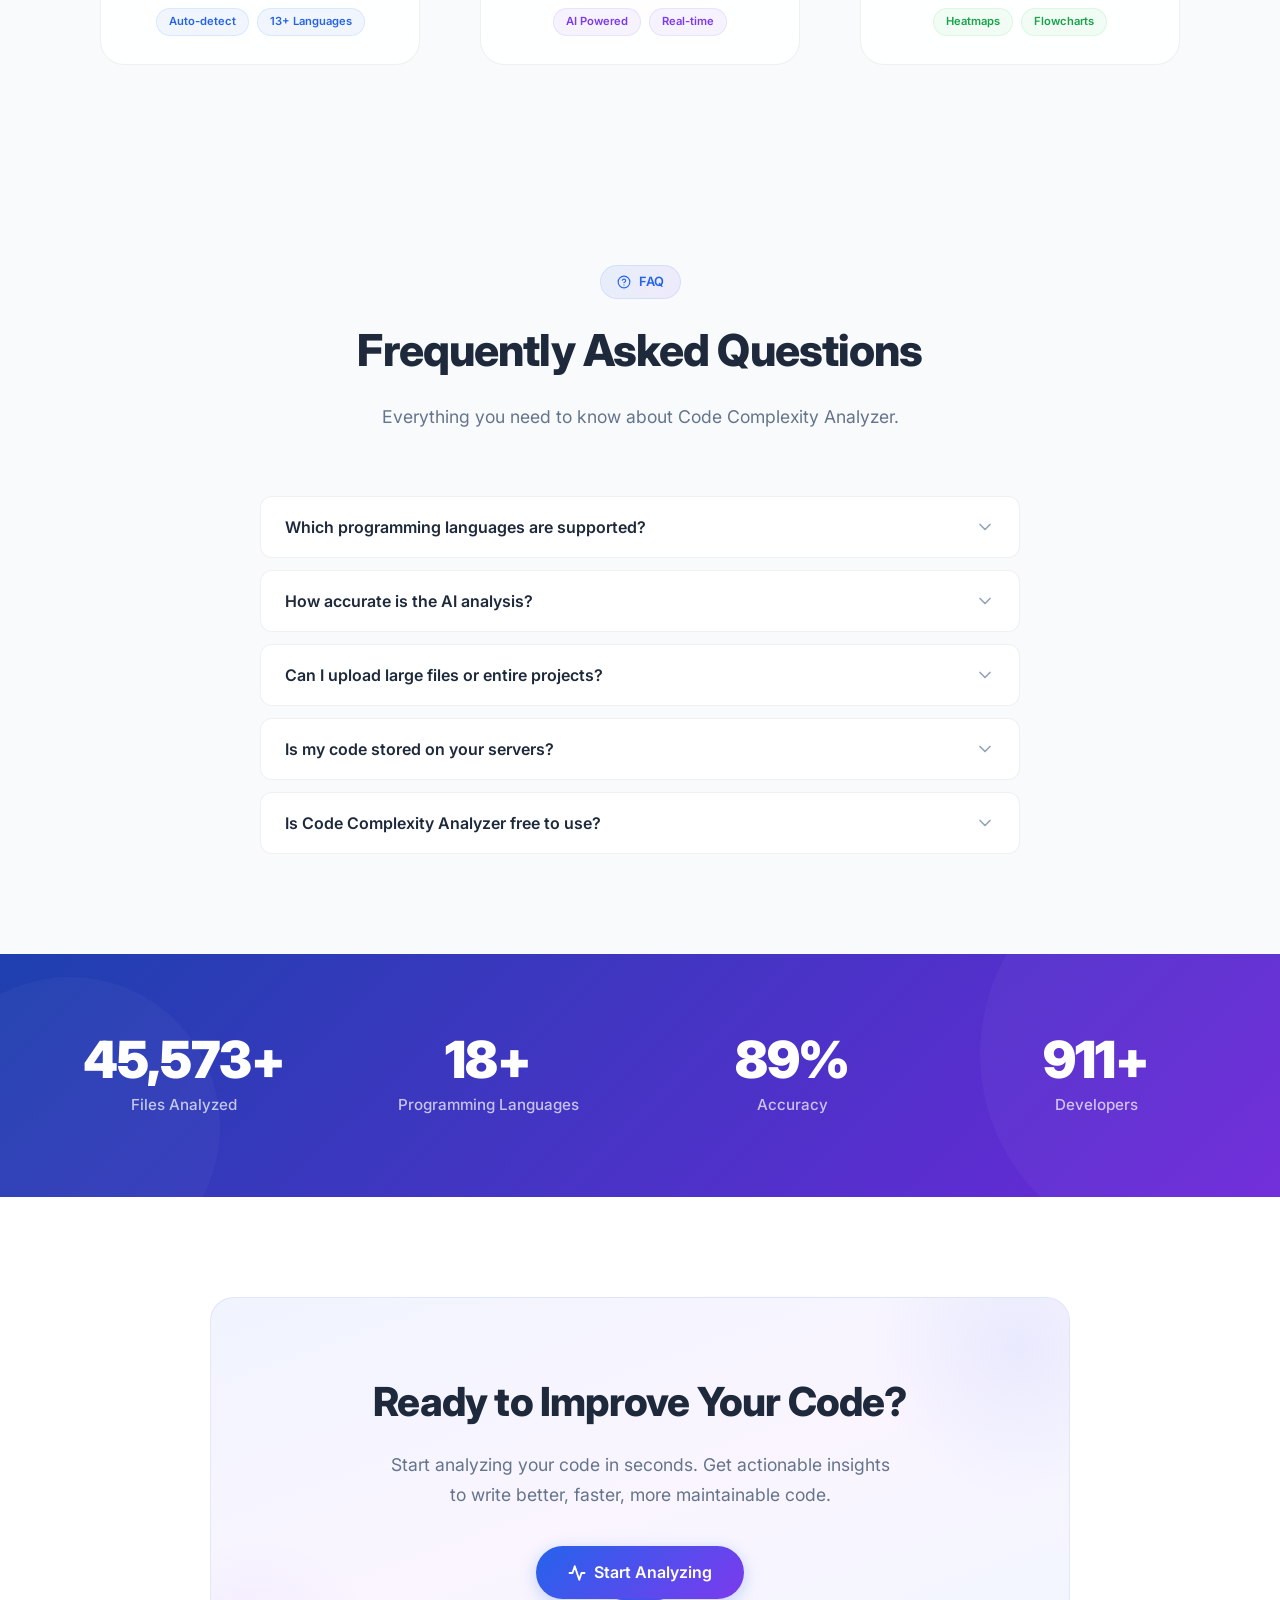
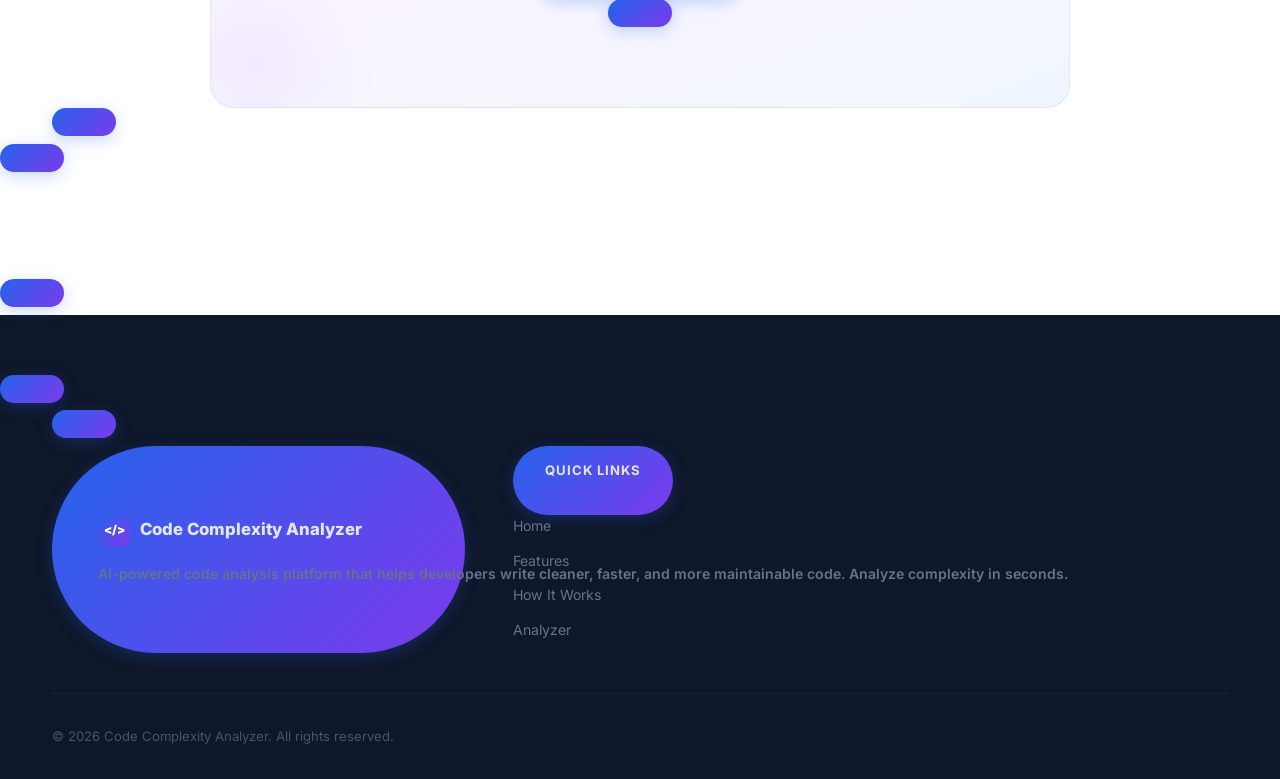
==== commit c294e091: "cleaned unused css" ====
--- a/frontend/index.html
+++ b/frontend/index.html
@@ -553,8 +553,6 @@
           <a href="analyzer.html" class="btn btn--primary btn--large">
             <svg width="18" height="18" viewBox="0 0 24 24" fill="none" stroke="currentColor" stroke-width="2.5" stroke-linecap="round" stroke-linejoin="round"><polyline points="22 12 18 12 15 21 9 3 6 12 2 12"/></svg>
             Start Analyzing
-          </a>
-          <a href="analyzer.html" class="btn btn--outline btn--large">Login</a>
         </div>
       </div>
     </div>
--- a/frontend/landing.css
+++ b/frontend/landing.css
@@ -114,7 +114,7 @@
 .reveal-delay-2 { transition-delay: 0.2s; }
 .reveal-delay-3 { transition-delay: 0.3s; }
 .reveal-delay-4 { transition-delay: 0.4s; }
-.reveal-delay-5 { transition-delay: 0.5s; }
+
 
 /* --------------------------------------------------------------------------
    3. Navigation
@@ -256,27 +256,7 @@
   font-size: 1rem;
 }
 
-.btn--white {
-  background: #fff;
-  color: var(--primary);
-  box-shadow: 0 4px 16px rgba(0,0,0,0.10);
-}
-
-.btn--white:hover {
-  transform: translateY(-2px);
-  box-shadow: 0 8px 24px rgba(0,0,0,0.15);
-}
-
-.btn--ghost {
-  border: 1.5px solid rgba(255,255,255,0.3);
-  color: #fff;
-  background: transparent;
-}
-
-.btn--ghost:hover {
-  background: rgba(255,255,255,0.10);
-  border-color: rgba(255,255,255,0.5);
-}
+
 
 /* Mobile nav toggle */
 .navbar__toggle {
@@ -1135,10 +1115,7 @@
   50% { opacity: 1; transform: translateX(4px); }
 }
 
-/* Arrow icons between steps — legacy hide */
-.step-arrow-legacy {
-  display: none;
-}
+
 
 /* --------------------------------------------------------------------------
    7. Statistics
@@ -1357,109 +1334,9 @@
   color: #475569;
 }
 
-.footer__socials {
-  display: flex;
-  gap: 16px;
-}
-
-.footer__social {
-  width: 36px;
-  height: 36px;
-  border-radius: 50%;
-  border: 1px solid rgba(255,255,255,0.08);
-  display: flex;
-  align-items: center;
-  justify-content: center;
-  color: #64748b;
-  transition: all var(--transition);
-}
-
-.footer__social:hover {
-  background: var(--gradient);
-  border-color: transparent;
-  color: #fff;
-  transform: translateY(-2px);
-}
-
-.footer__social svg {
-  width: 16px;
-  height: 16px;
-}
-
-/* --------------------------------------------------------------------------
-   10. Testimonials
-   -------------------------------------------------------------------------- */
-.testimonials {
-  padding: 100px 0;
-  background: var(--bg-light);
-}
-
-.testimonials__grid {
-  display: grid;
-  grid-template-columns: repeat(3, 1fr);
-  gap: 24px;
-}
-
-.testimonial-card {
-  background: #fff;
-  border: 1px solid var(--border);
-  border-radius: var(--radius-lg);
-  padding: 28px;
-  transition: all var(--transition);
-  position: relative;
-}
-
-.testimonial-card:hover {
-  transform: translateY(-4px);
-  box-shadow: var(--shadow-lg);
-  border-color: rgba(37,99,235,0.12);
-}
-
-.testimonial-card__stars {
-  display: flex;
-  gap: 2px;
-  margin-bottom: 16px;
-}
-
-.testimonial-card__text {
-  font-size: 0.95rem;
-  color: var(--text);
-  line-height: 1.7;
-  margin-bottom: 24px;
-  font-style: italic;
-}
-
-.testimonial-card__author {
-  display: flex;
-  align-items: center;
-  gap: 12px;
-}
-
-.testimonial-card__avatar {
-  width: 44px;
-  height: 44px;
-  border-radius: 50%;
-  display: flex;
-  align-items: center;
-  justify-content: center;
-  color: #fff;
-  font-size: 0.82rem;
-  font-weight: 700;
-  flex-shrink: 0;
-  letter-spacing: 0.02em;
-}
-
-.testimonial-card__name {
-  font-size: 0.9rem;
-  font-weight: 700;
-  color: var(--text);
-}
-
-.testimonial-card__role {
-  font-size: 0.78rem;
-  color: var(--text-muted);
-  margin-top: 2px;
-}
+
+
+
 
 /* --------------------------------------------------------------------------
    11. About
@@ -1741,7 +1618,7 @@
 
   .features__grid { grid-template-columns: repeat(2, 1fr); }
 
-  .testimonials__grid { grid-template-columns: repeat(2, 1fr); }
+
 
   .about__grid {
     grid-template-columns: 1fr;
@@ -1802,7 +1679,7 @@
 
   .features__grid { grid-template-columns: 1fr; }
 
-  .testimonials__grid { grid-template-columns: 1fr; }
+
 
   .about__illustration {
     width: 240px;
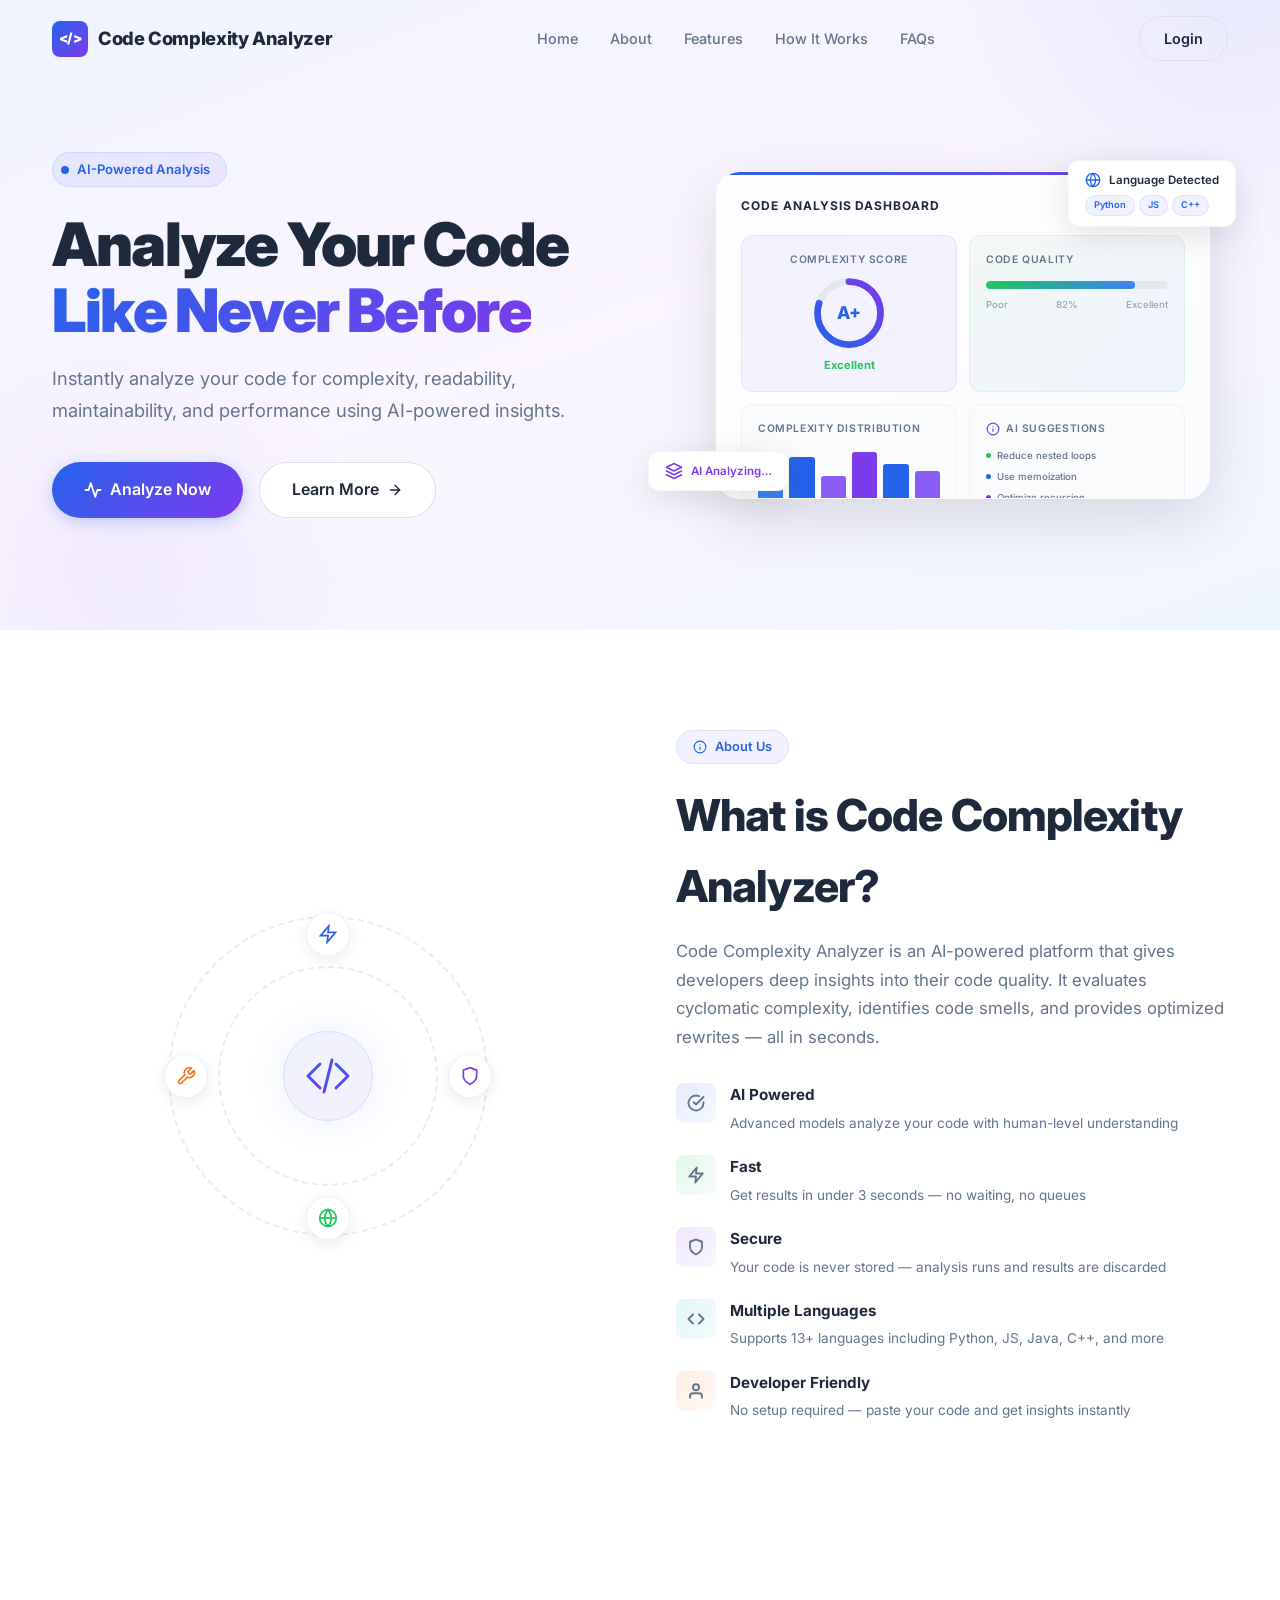
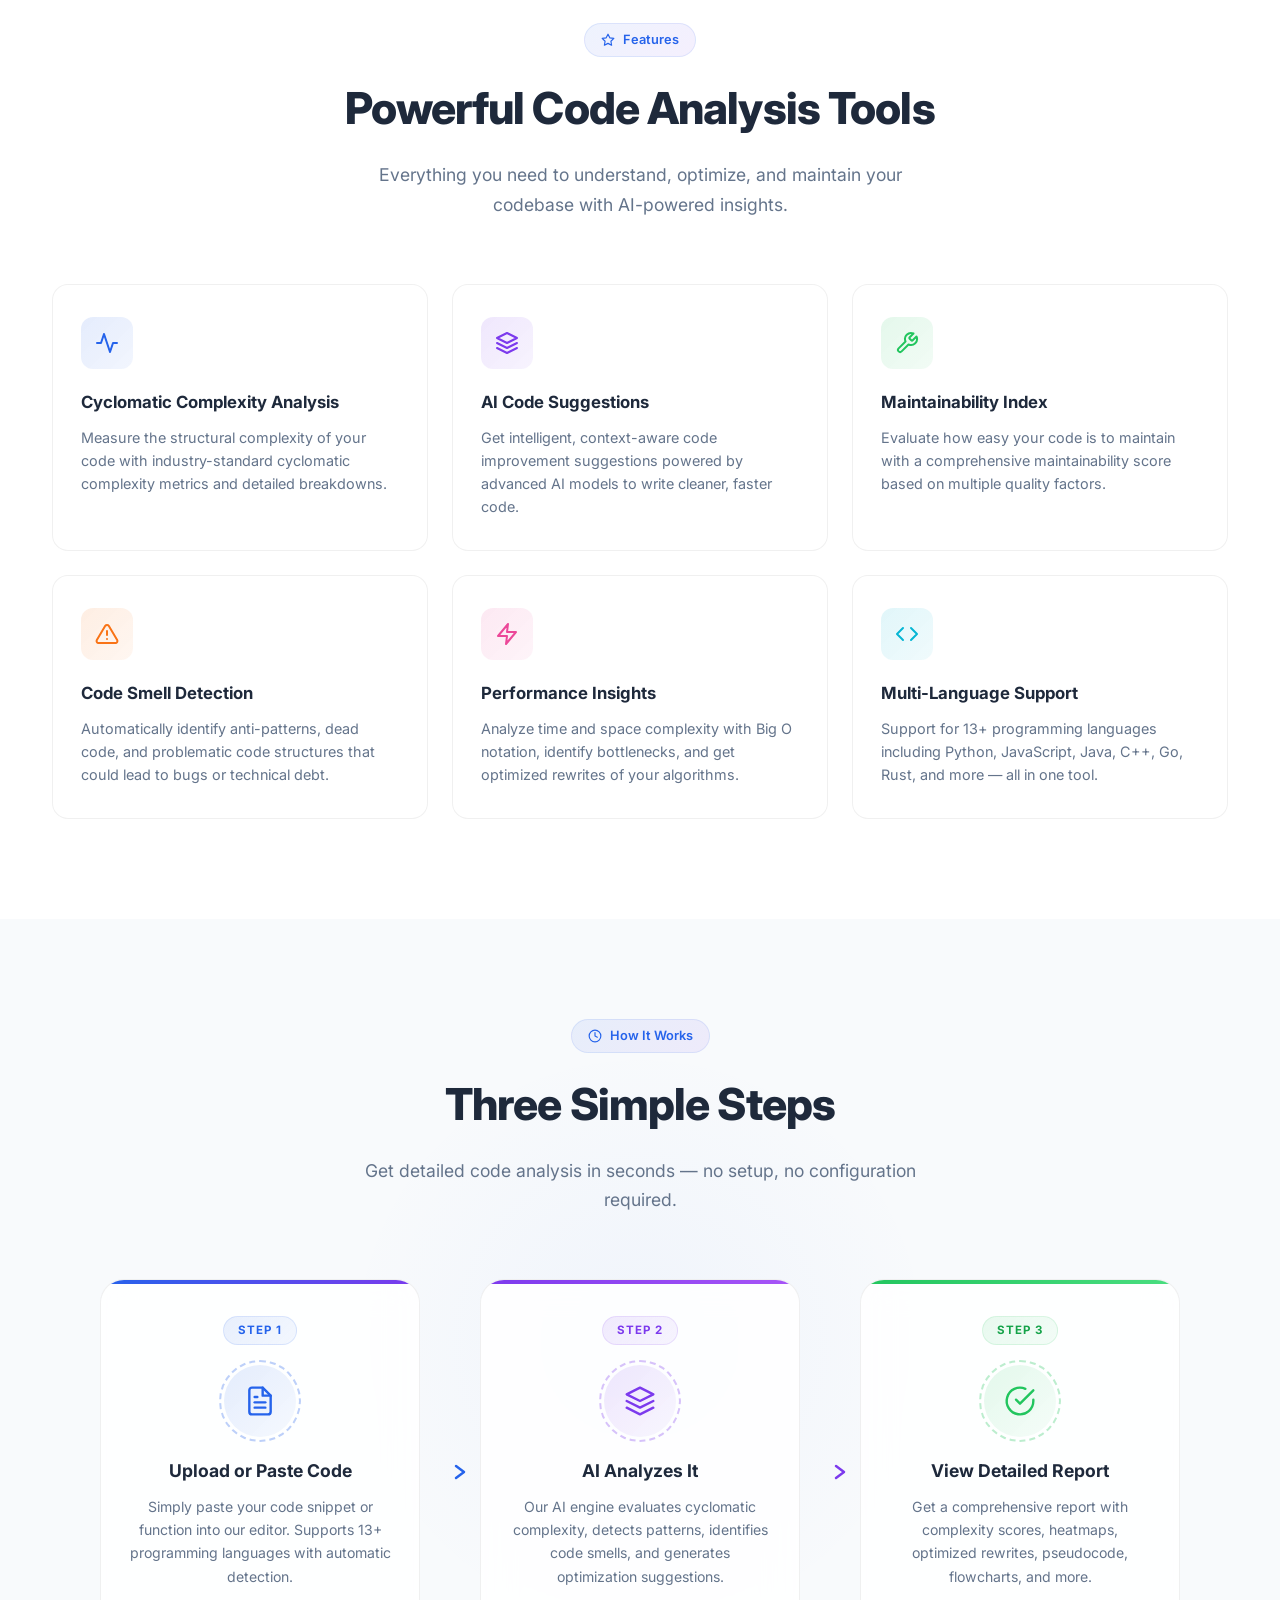
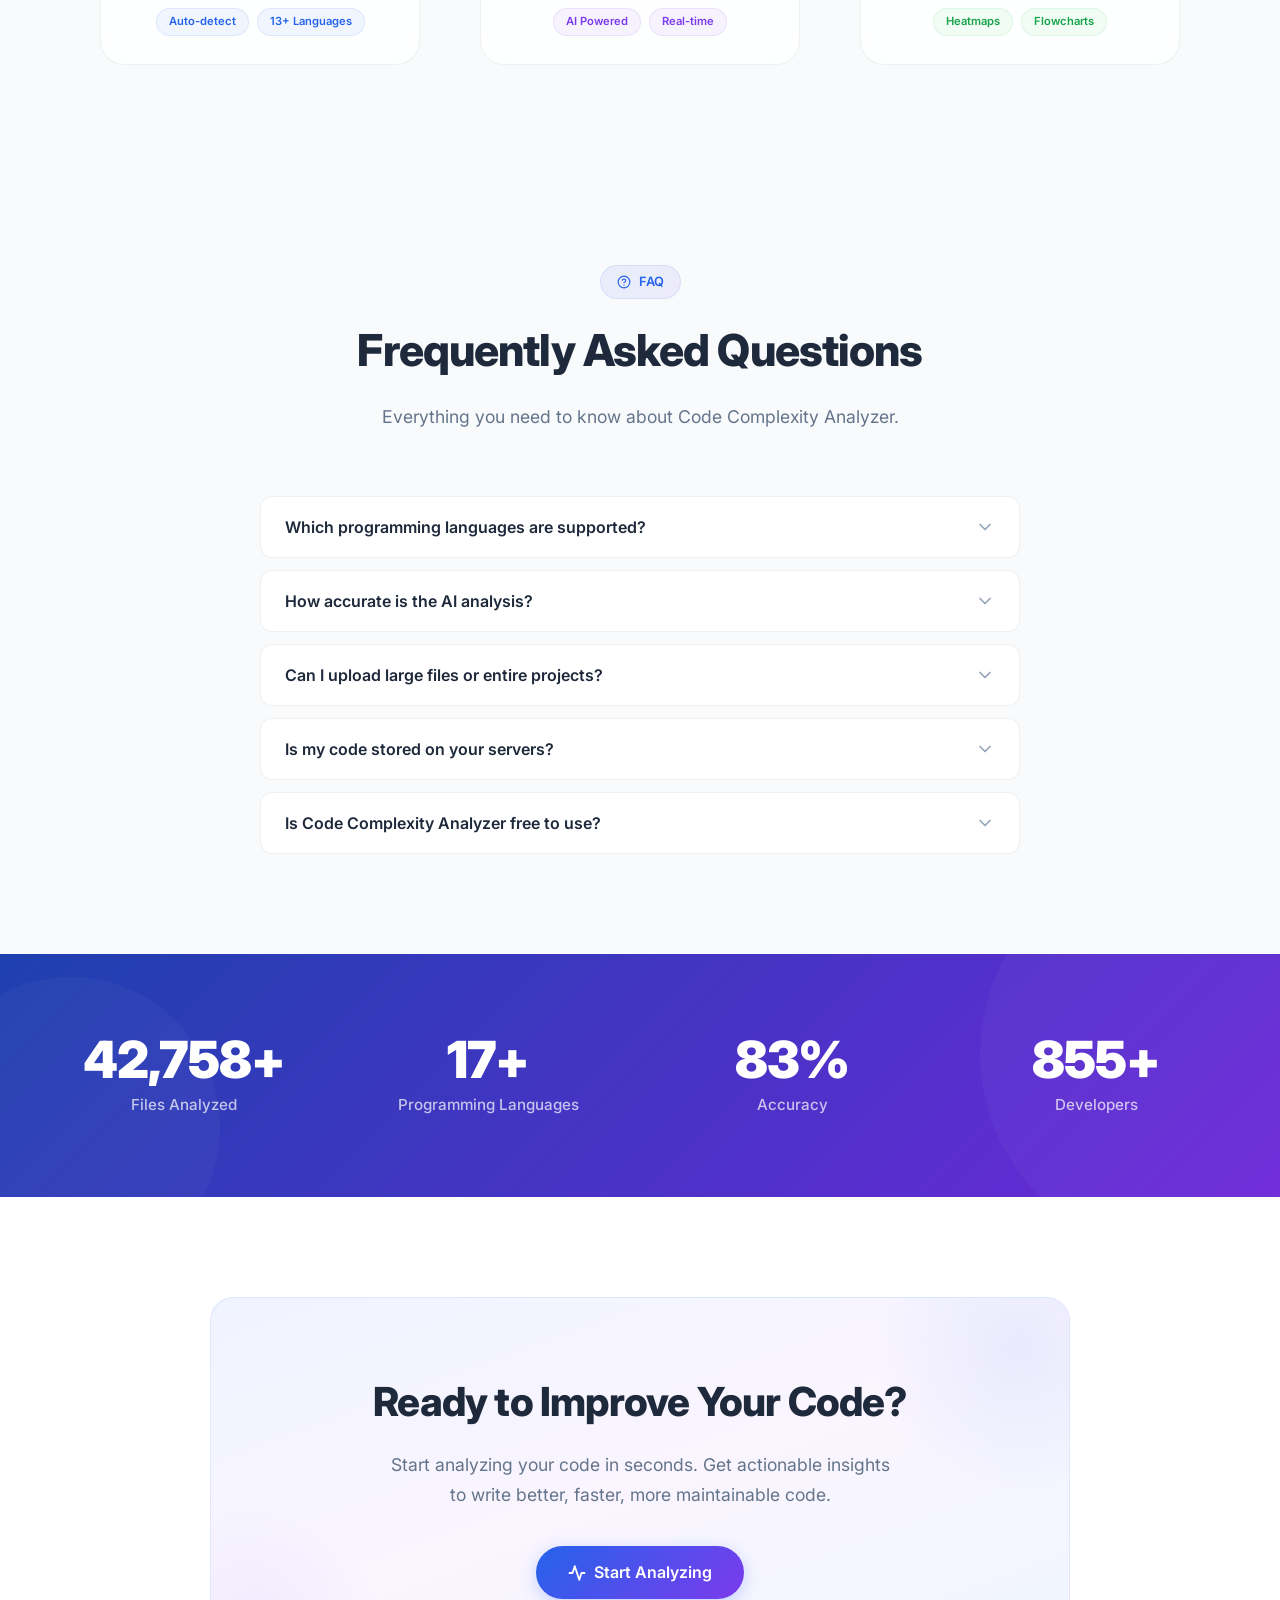
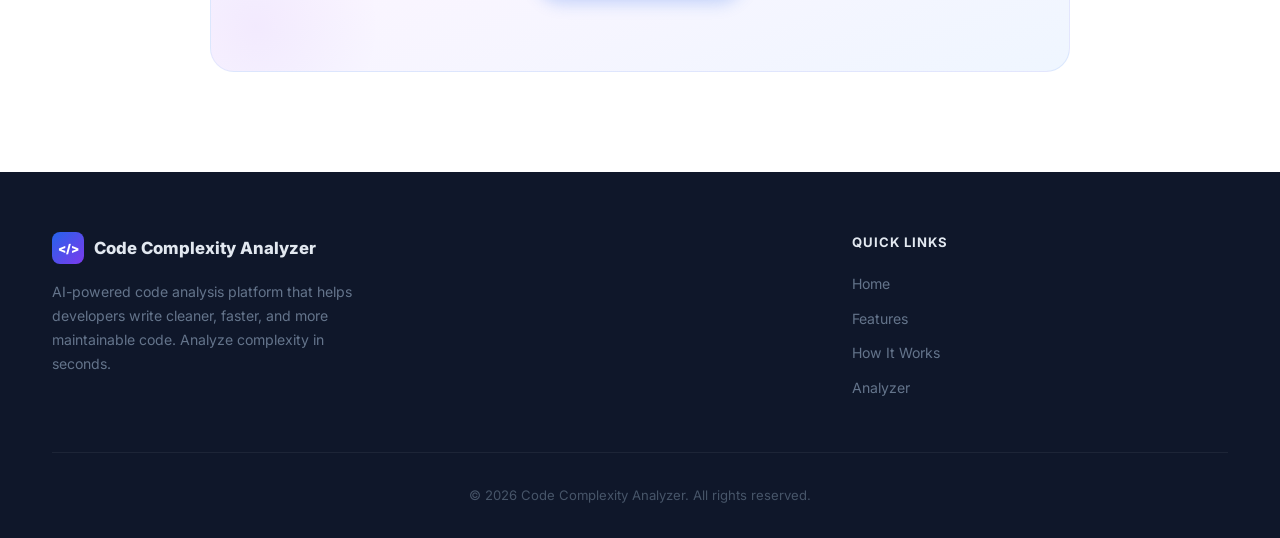
==== commit 1013b3c0: "fixed the UI" ====
--- a/frontend/index.html
+++ b/frontend/index.html
@@ -553,6 +553,7 @@
           <a href="analyzer.html" class="btn btn--primary btn--large">
             <svg width="18" height="18" viewBox="0 0 24 24" fill="none" stroke="currentColor" stroke-width="2.5" stroke-linecap="round" stroke-linejoin="round"><polyline points="22 12 18 12 15 21 9 3 6 12 2 12"/></svg>
             Start Analyzing
+          </a>
         </div>
       </div>
     </div>
--- a/frontend/landing.css
+++ b/frontend/landing.css
@@ -1260,7 +1260,7 @@
 
 .footer__top {
   display: grid;
-  grid-template-columns: 2fr 1fr 1fr 1fr;
+  grid-template-columns: 2fr 1fr;
   gap: 48px;
   padding-bottom: 40px;
   border-bottom: 1px solid rgba(255,255,255,0.06);
@@ -1324,7 +1324,7 @@
 .footer__bottom {
   display: flex;
   align-items: center;
-  justify-content: space-between;
+  justify-content: center;
   flex-wrap: wrap;
   gap: 16px;
 }
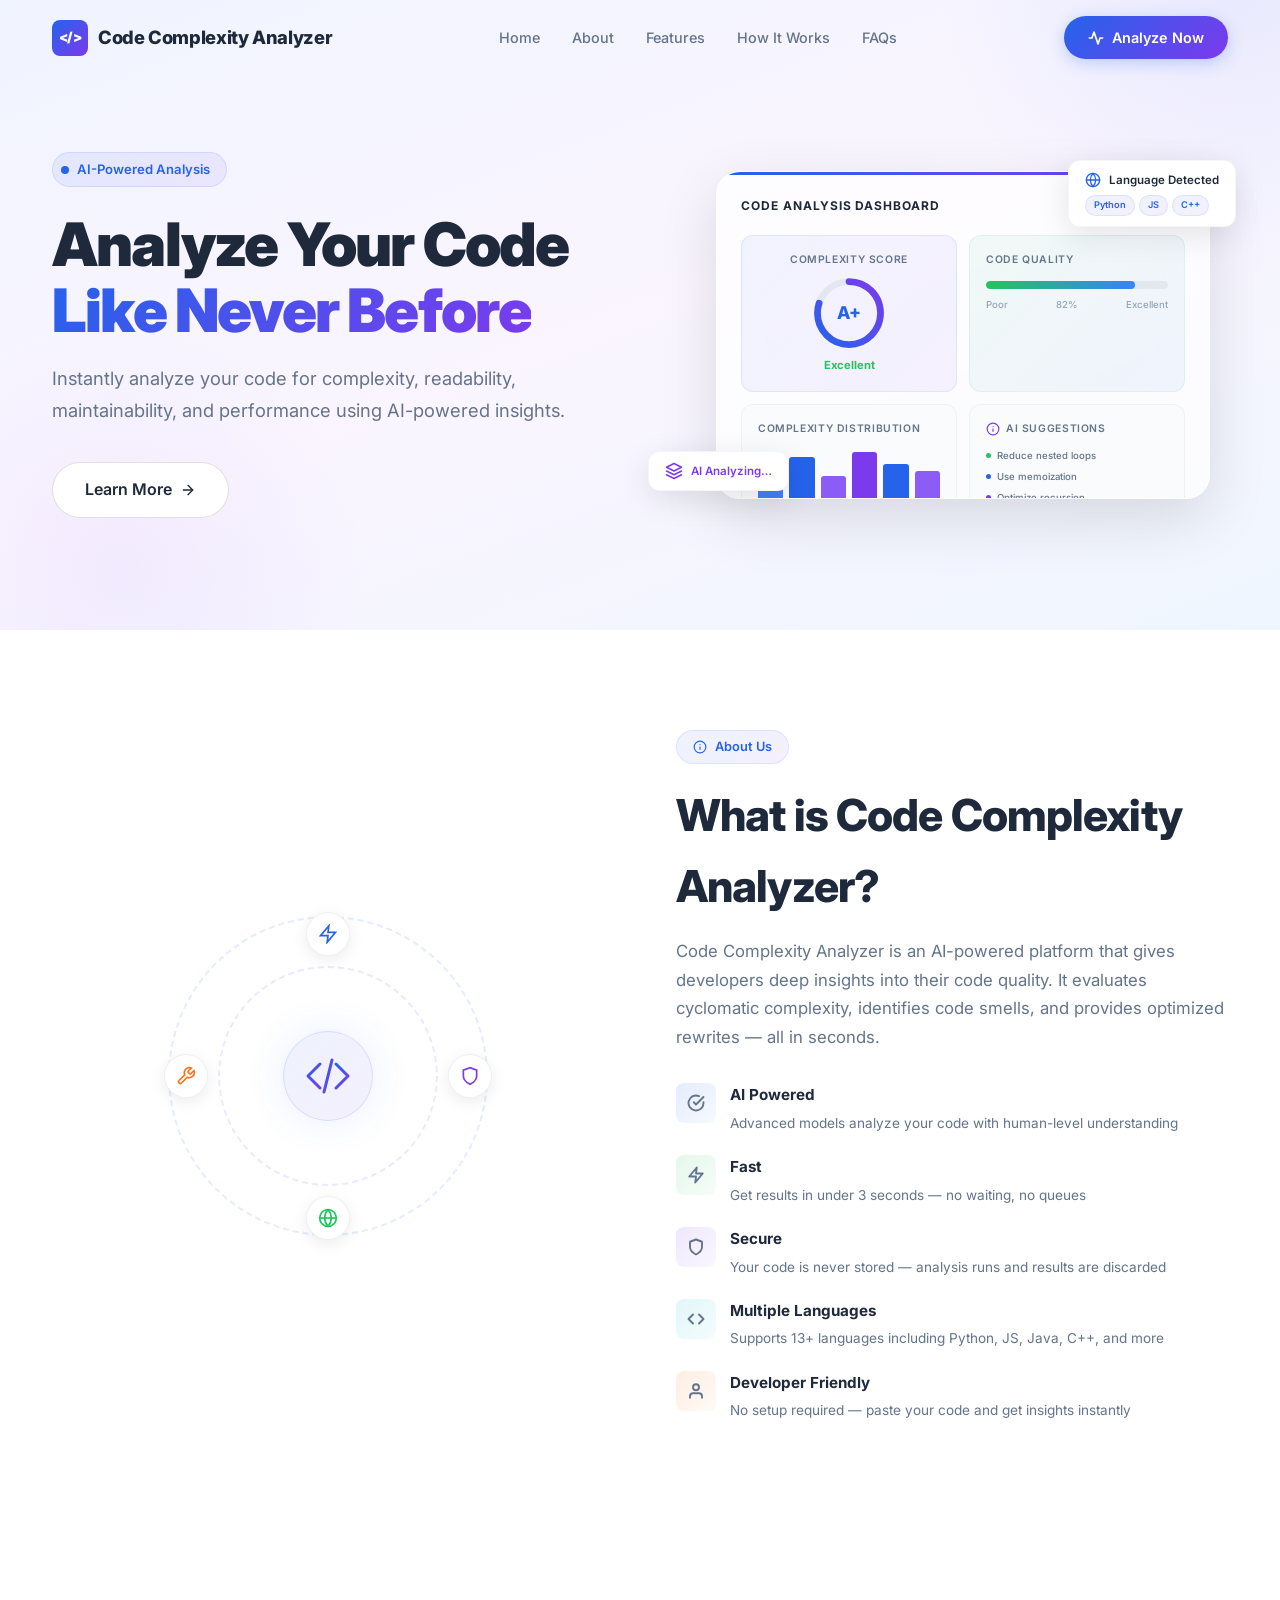
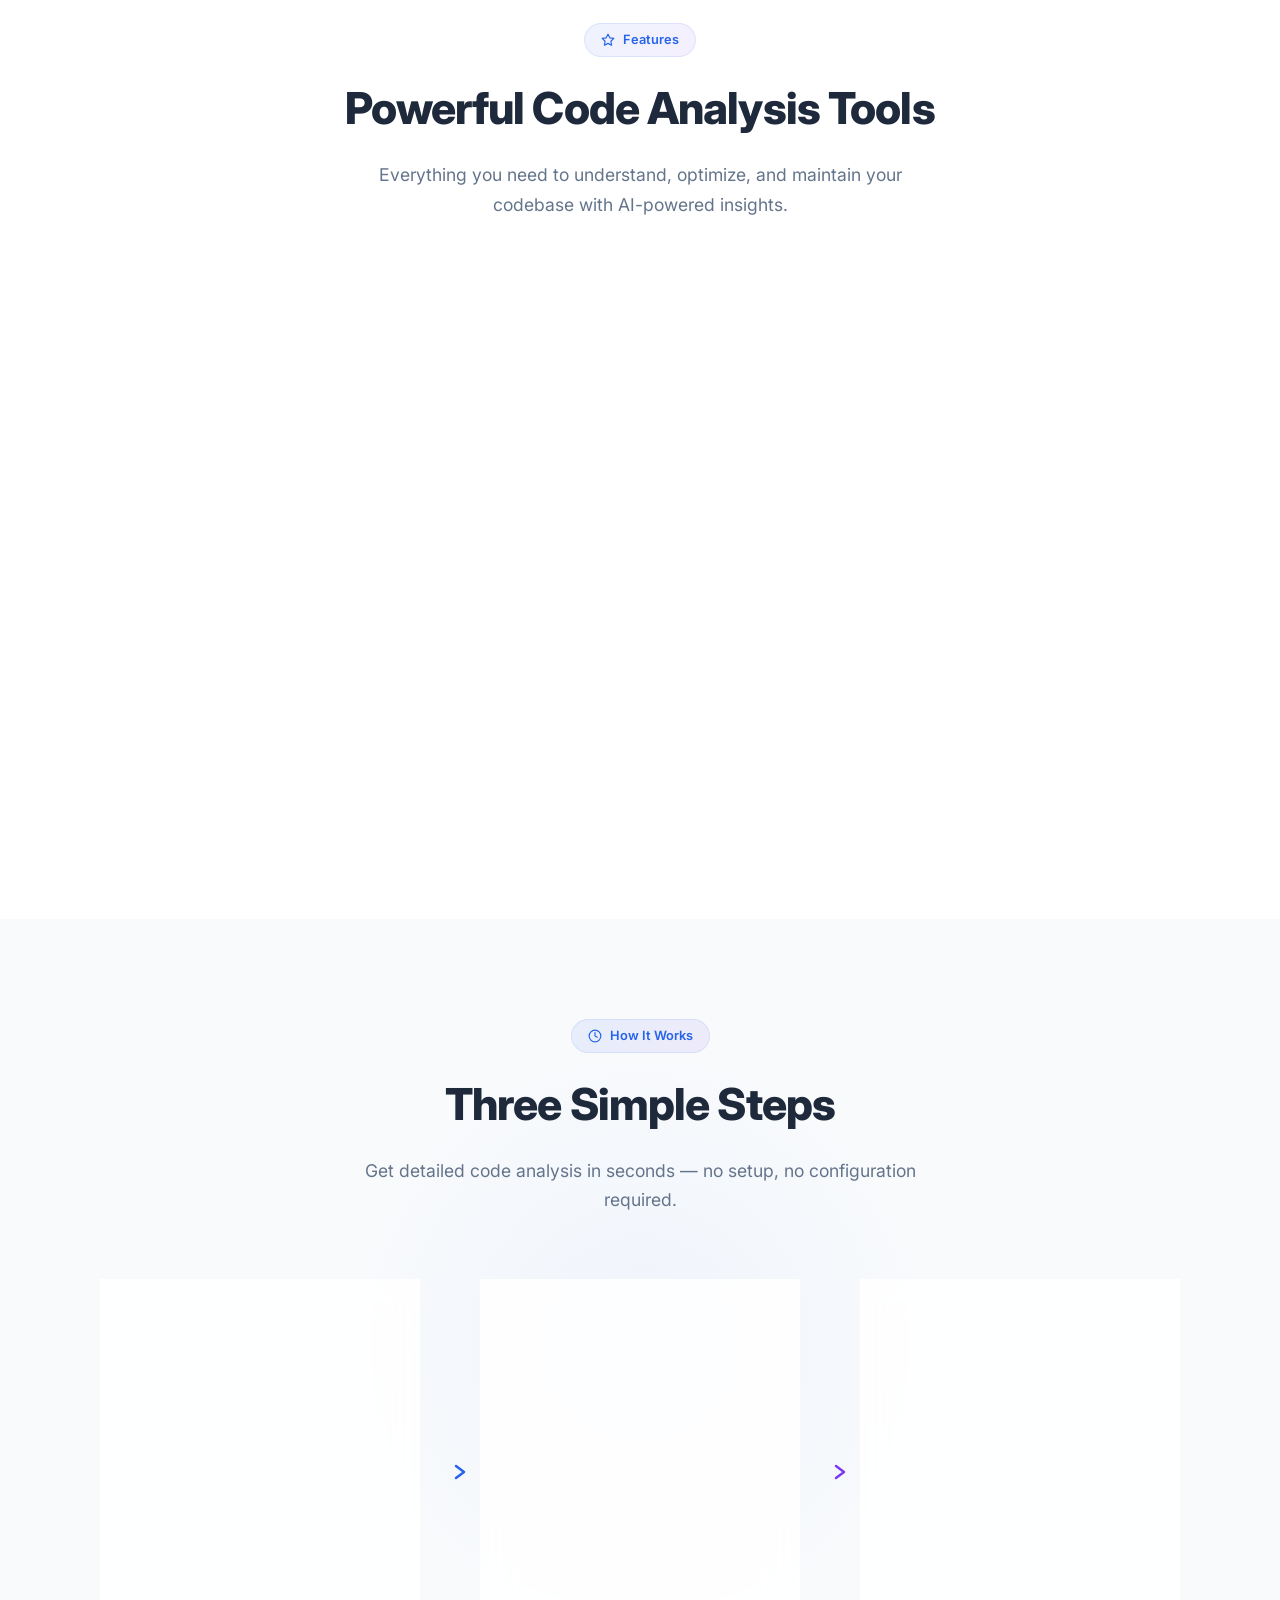
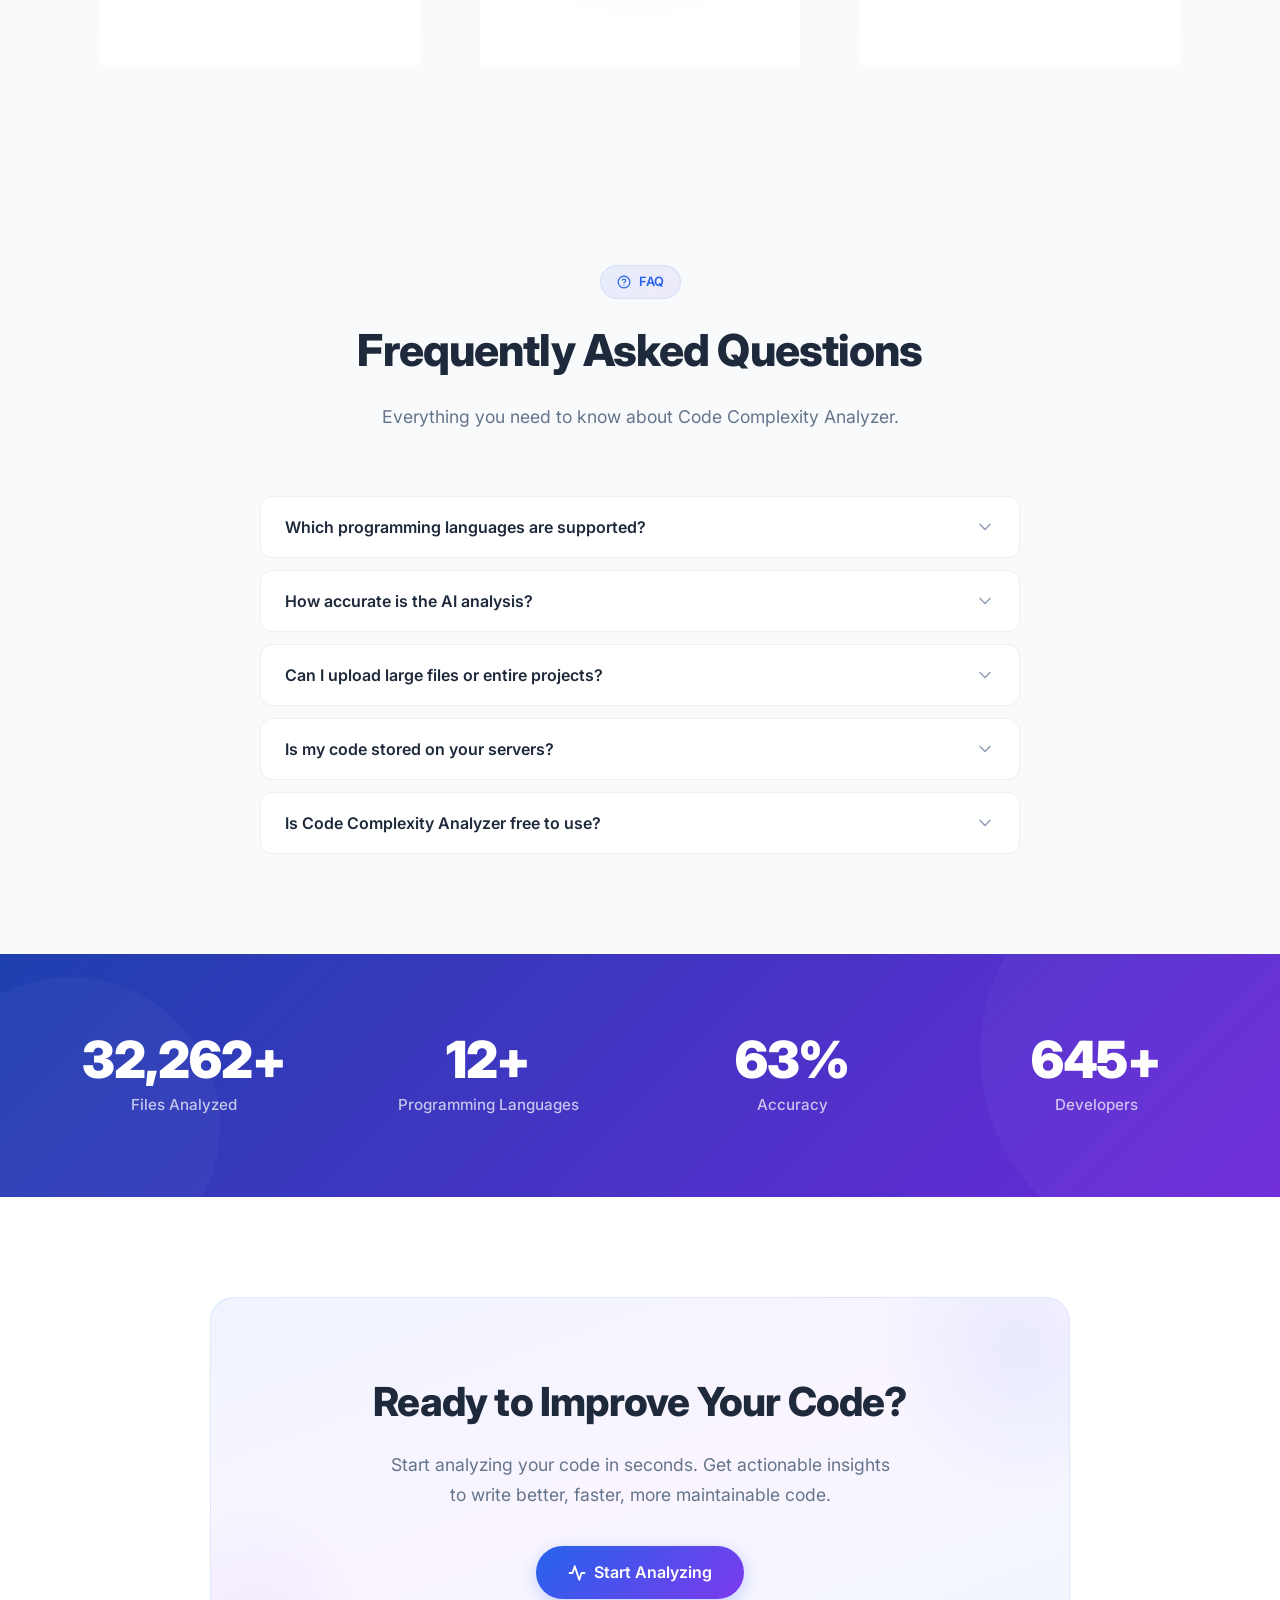
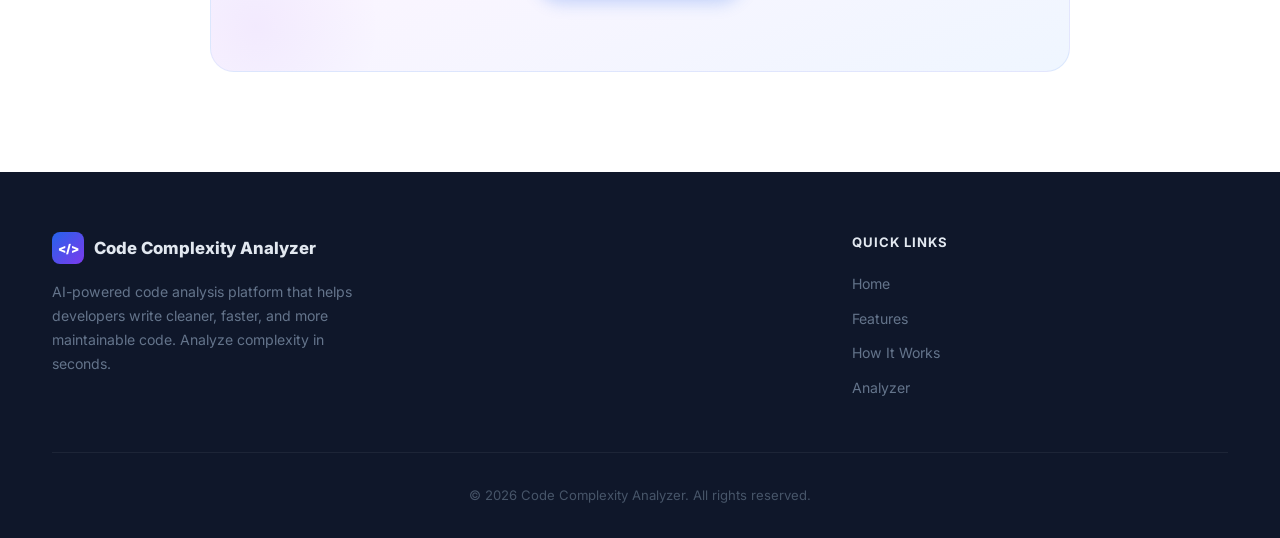
==== commit 61683cd8: "fixed buttons" ====
--- a/frontend/index.html
+++ b/frontend/index.html
@@ -38,7 +38,10 @@
 
       <!-- Actions -->
       <div class="navbar__actions">
-        <a href="analyzer.html" class="btn btn--outline">Login</a>
+        <a href="analyzer.html" class="btn btn--primary">
+          <svg width="16" height="16" viewBox="0 0 24 24" fill="none" stroke="currentColor" stroke-width="2.5" stroke-linecap="round" stroke-linejoin="round"><polyline points="22 12 18 12 15 21 9 3 6 12 2 12"/></svg>
+          Analyze Now
+        </a>
       </div>
 
       <!-- Mobile toggle -->
@@ -74,10 +77,7 @@
         </p>
 
         <div class="hero__buttons">
-          <a href="analyzer.html" class="btn btn--primary btn--large">
-            <svg width="18" height="18" viewBox="0 0 24 24" fill="none" stroke="currentColor" stroke-width="2.5" stroke-linecap="round" stroke-linejoin="round"><polyline points="22 12 18 12 15 21 9 3 6 12 2 12"/></svg>
-            Analyze Now
-          </a>
+
           <a href="#features" class="btn btn--learn btn--large">
             Learn More
             <svg width="16" height="16" viewBox="0 0 24 24" fill="none" stroke="currentColor" stroke-width="2" stroke-linecap="round" stroke-linejoin="round"><line x1="5" y1="12" x2="19" y2="12"/><polyline points="12 5 19 12 12 19"/></svg>
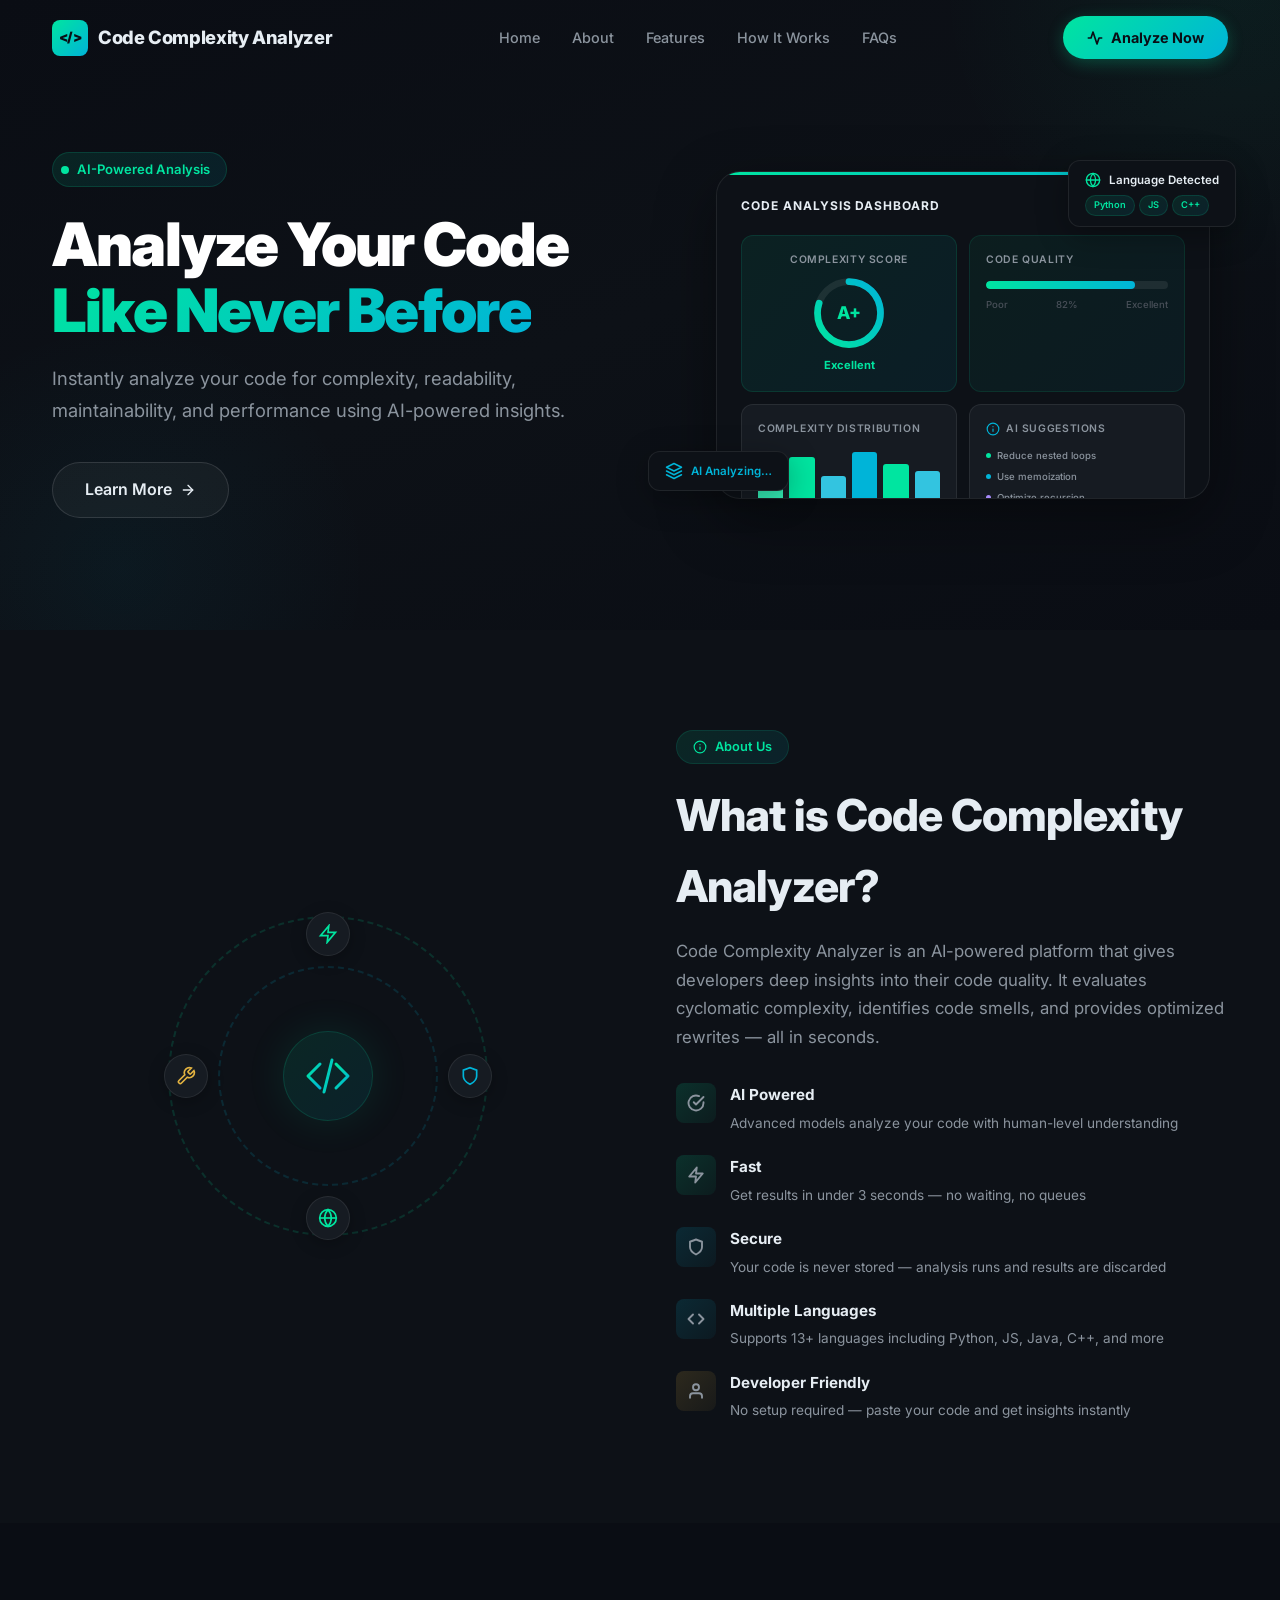
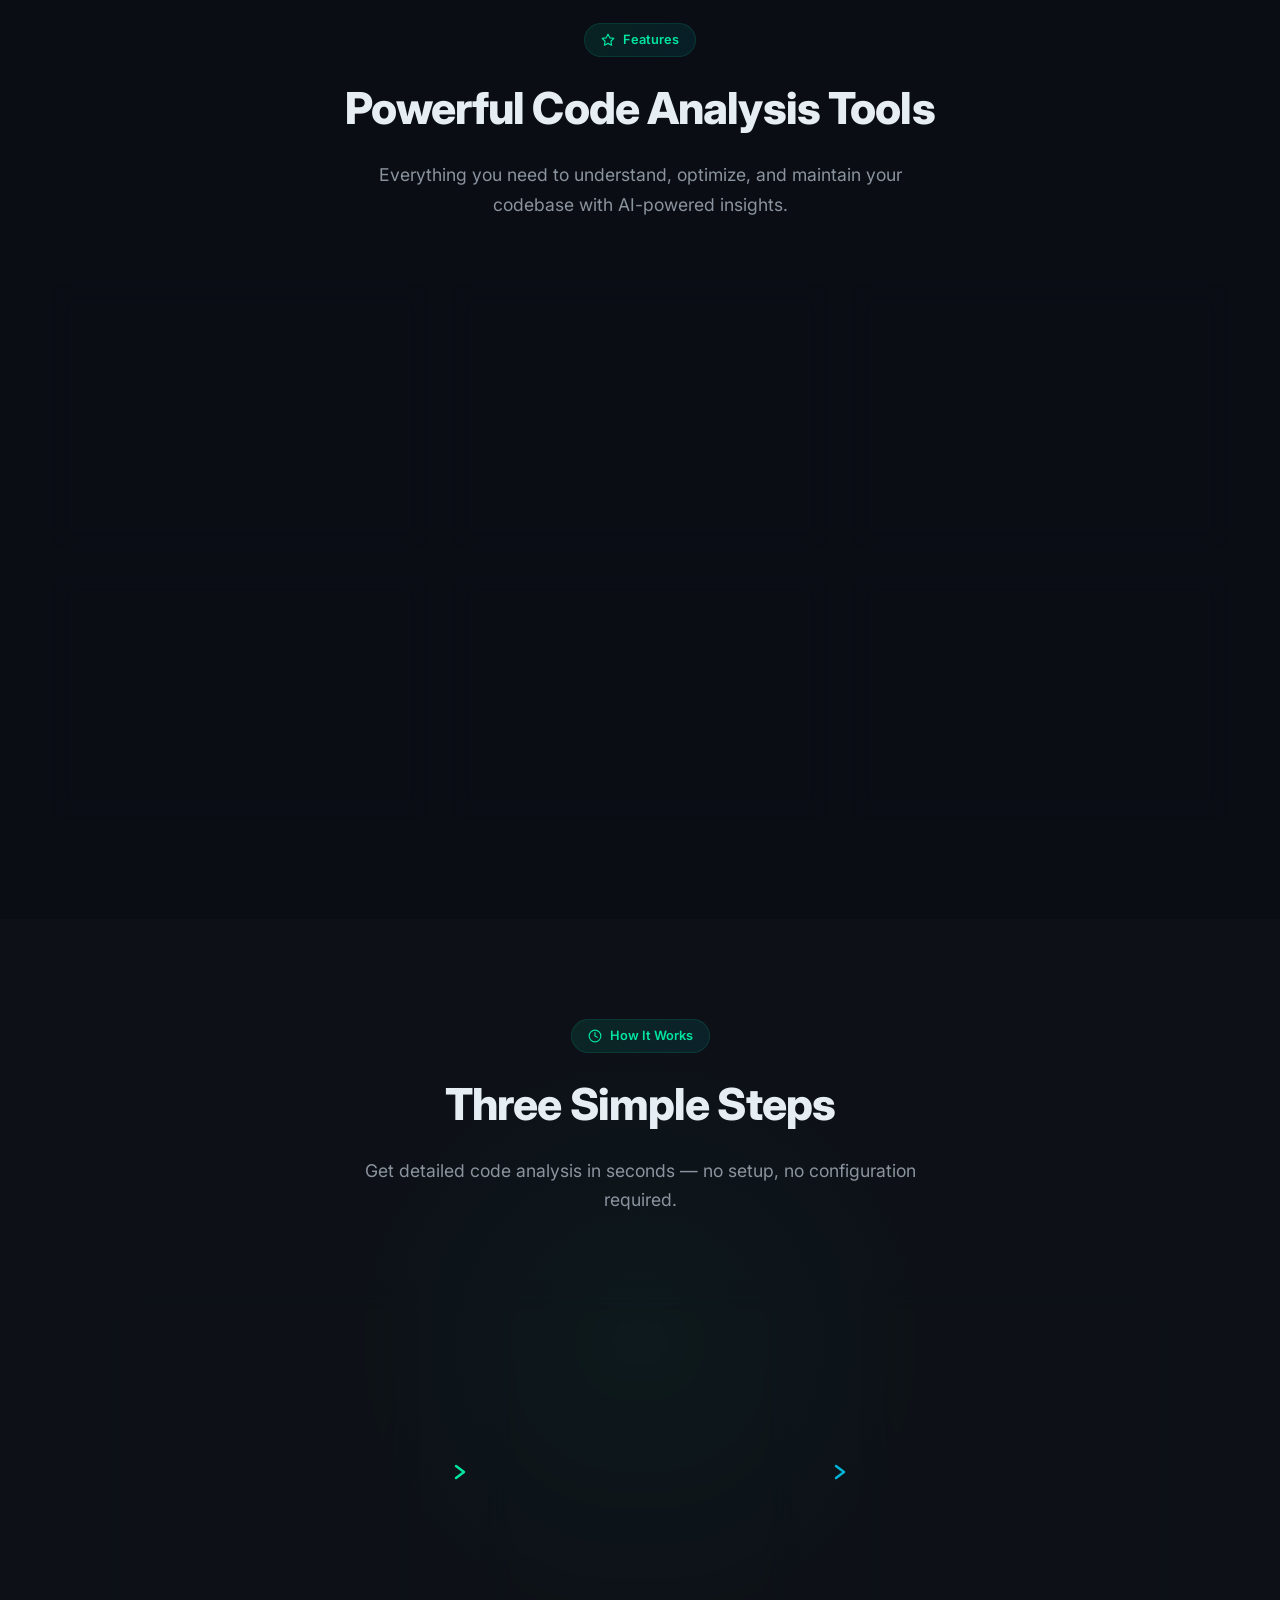
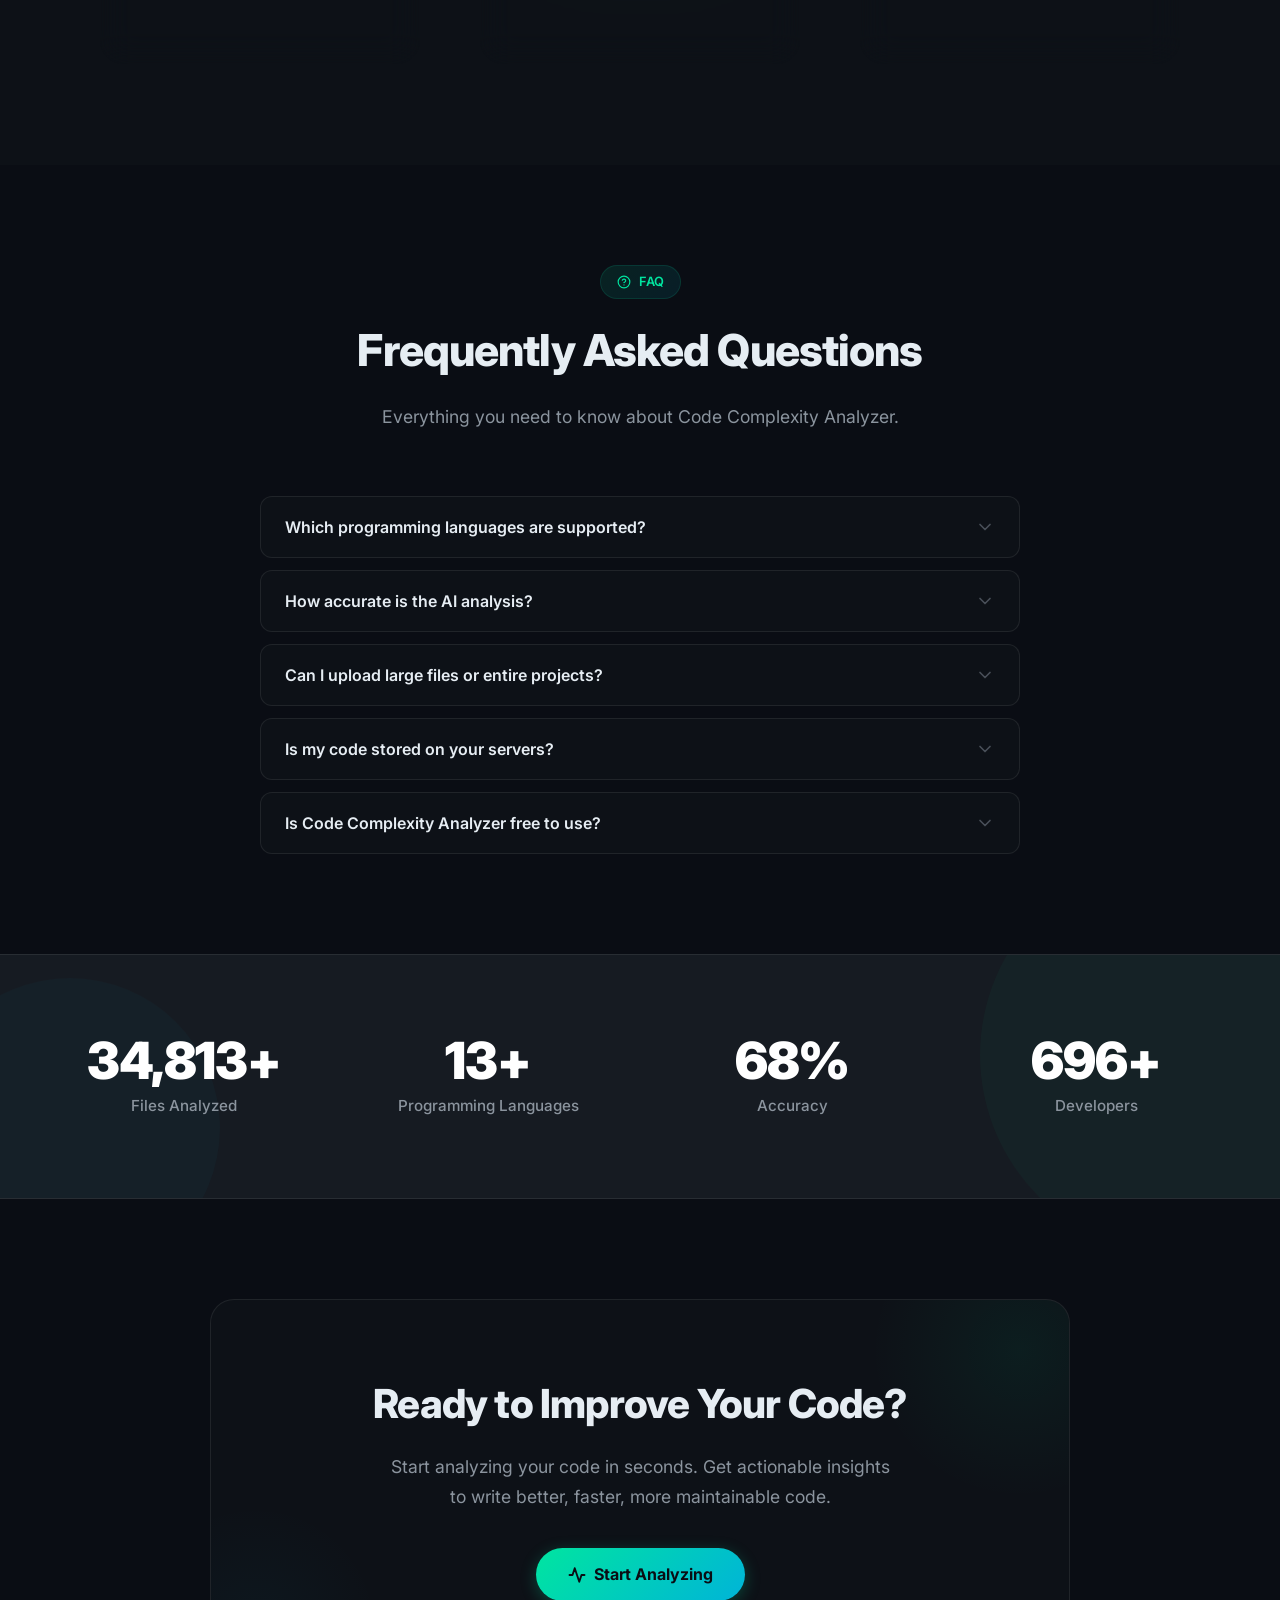
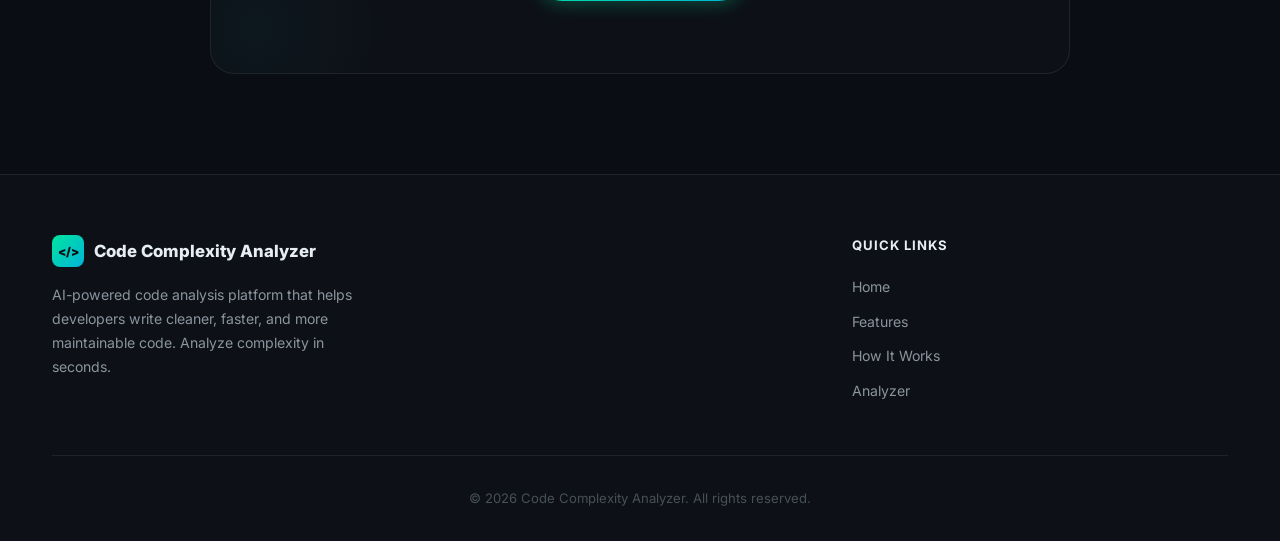
==== commit 96529f0f: "made the UI of both the pages look alike" ====
--- a/frontend/index.html
+++ b/frontend/index.html
@@ -93,8 +93,8 @@
           <svg width="0" height="0" style="position:absolute">
             <defs>
               <linearGradient id="scoreGradient" x1="0%" y1="0%" x2="100%" y2="100%">
-                <stop offset="0%" style="stop-color:#2563EB"/>
-                <stop offset="100%" style="stop-color:#7C3AED"/>
+                <stop offset="0%" style="stop-color:#00e5a0"/>
+                <stop offset="100%" style="stop-color:#00b4d8"/>
               </linearGradient>
             </defs>
           </svg>
@@ -166,7 +166,7 @@
           <!-- Floating: Language Detection -->
           <div class="float-card float-card--lang">
             <div class="float-card__content">
-              <svg width="16" height="16" viewBox="0 0 24 24" fill="none" stroke="#2563EB" stroke-width="2" stroke-linecap="round" stroke-linejoin="round"><circle cx="12" cy="12" r="10"/><line x1="2" y1="12" x2="22" y2="12"/><path d="M12 2a15.3 15.3 0 0 1 4 10 15.3 15.3 0 0 1-4 10 15.3 15.3 0 0 1-4-10 15.3 15.3 0 0 1 4-10z"/></svg>
+              <svg width="16" height="16" viewBox="0 0 24 24" fill="none" stroke="#00e5a0" stroke-width="2" stroke-linecap="round" stroke-linejoin="round"><circle cx="12" cy="12" r="10"/><line x1="2" y1="12" x2="22" y2="12"/><path d="M12 2a15.3 15.3 0 0 1 4 10 15.3 15.3 0 0 1-4 10 15.3 15.3 0 0 1-4-10 15.3 15.3 0 0 1 4-10z"/></svg>
               Language Detected
             </div>
             <div class="float-card__badges">
@@ -179,7 +179,7 @@
           <!-- Floating: AI Badge -->
           <div class="float-card float-card--ai">
             <div class="float-card__content">
-              <svg width="18" height="18" viewBox="0 0 24 24" fill="none" stroke="#7C3AED" stroke-width="2" stroke-linecap="round" stroke-linejoin="round"><path d="M12 2L2 7l10 5 10-5-10-5z"/><path d="M2 17l10 5 10-5"/><path d="M2 12l10 5 10-5"/></svg>
+              <svg width="18" height="18" viewBox="0 0 24 24" fill="none" stroke="#00b4d8" stroke-width="2" stroke-linecap="round" stroke-linejoin="round"><path d="M12 2L2 7l10 5 10-5-10-5z"/><path d="M2 17l10 5 10-5"/><path d="M2 12l10 5 10-5"/></svg>
               AI Analyzing…
             </div>
           </div>
@@ -204,22 +204,22 @@
             <div class="about__illust-ring about__illust-ring--inner"></div>
             <div class="about__illust-core">
               <svg width="48" height="48" viewBox="0 0 24 24" fill="none" stroke="url(#aboutGrad)" stroke-width="1.5" stroke-linecap="round" stroke-linejoin="round">
-                <defs><linearGradient id="aboutGrad" x1="0%" y1="0%" x2="100%" y2="100%"><stop offset="0%" style="stop-color:#2563EB"/><stop offset="100%" style="stop-color:#7C3AED"/></linearGradient></defs>
+                <defs><linearGradient id="aboutGrad" x1="0%" y1="0%" x2="100%" y2="100%"><stop offset="0%" style="stop-color:#00e5a0"/><stop offset="100%" style="stop-color:#00b4d8"/></linearGradient></defs>
                 <polyline points="16 18 22 12 16 6"/><polyline points="8 6 2 12 8 18"/><line x1="14" y1="4" x2="10" y2="20"/>
               </svg>
             </div>
             <!-- Orbiting icons -->
             <div class="about__orbit-item about__orbit-item--1">
-              <svg width="20" height="20" viewBox="0 0 24 24" fill="none" stroke="#2563EB" stroke-width="2"><path d="M13 2L3 14h9l-1 8 10-12h-9l1-8z"/></svg>
+              <svg width="20" height="20" viewBox="0 0 24 24" fill="none" stroke="#00e5a0" stroke-width="2"><path d="M13 2L3 14h9l-1 8 10-12h-9l1-8z"/></svg>
             </div>
             <div class="about__orbit-item about__orbit-item--2">
-              <svg width="20" height="20" viewBox="0 0 24 24" fill="none" stroke="#7C3AED" stroke-width="2"><path d="M12 22s8-4 8-10V5l-8-3-8 3v7c0 6 8 10 8 10z"/></svg>
+              <svg width="20" height="20" viewBox="0 0 24 24" fill="none" stroke="#00b4d8" stroke-width="2"><path d="M12 22s8-4 8-10V5l-8-3-8 3v7c0 6 8 10 8 10z"/></svg>
             </div>
             <div class="about__orbit-item about__orbit-item--3">
-              <svg width="20" height="20" viewBox="0 0 24 24" fill="none" stroke="#22c55e" stroke-width="2"><circle cx="12" cy="12" r="10"/><line x1="2" y1="12" x2="22" y2="12"/><path d="M12 2a15.3 15.3 0 0 1 4 10 15.3 15.3 0 0 1-4 10 15.3 15.3 0 0 1-4-10 15.3 15.3 0 0 1 4-10z"/></svg>
+              <svg width="20" height="20" viewBox="0 0 24 24" fill="none" stroke="#00e5a0" stroke-width="2"><circle cx="12" cy="12" r="10"/><line x1="2" y1="12" x2="22" y2="12"/><path d="M12 2a15.3 15.3 0 0 1 4 10 15.3 15.3 0 0 1-4 10 15.3 15.3 0 0 1-4-10 15.3 15.3 0 0 1 4-10z"/></svg>
             </div>
             <div class="about__orbit-item about__orbit-item--4">
-              <svg width="20" height="20" viewBox="0 0 24 24" fill="none" stroke="#f97316" stroke-width="2"><path d="M14.7 6.3a1 1 0 0 0 0 1.4l1.6 1.6a1 1 0 0 0 1.4 0l3.77-3.77a6 6 0 0 1-7.94 7.94l-6.91 6.91a2.12 2.12 0 0 1-3-3l6.91-6.91a6 6 0 0 1 7.94-7.94l-3.76 3.76z"/></svg>
+              <svg width="20" height="20" viewBox="0 0 24 24" fill="none" stroke="#e3b341" stroke-width="2"><path d="M14.7 6.3a1 1 0 0 0 0 1.4l1.6 1.6a1 1 0 0 0 1.4 0l3.77-3.77a6 6 0 0 1-7.94 7.94l-6.91 6.91a2.12 2.12 0 0 1-3-3l6.91-6.91a6 6 0 0 1 7.94-7.94l-3.76 3.76z"/></svg>
             </div>
           </div>
         </div>
@@ -395,7 +395,7 @@
           <svg width="48" height="48" viewBox="0 0 48 48" fill="none">
             <path d="M8 24h28" stroke="url(#arrowGrad1)" stroke-width="2.5" stroke-linecap="round"/>
             <polyline points="30,18 38,24 30,30" stroke="url(#arrowGrad1)" stroke-width="2.5" stroke-linecap="round" stroke-linejoin="round" fill="none"/>
-            <defs><linearGradient id="arrowGrad1" x1="8" y1="24" x2="38" y2="24"><stop offset="0%" stop-color="#2563EB"/><stop offset="100%" stop-color="#7C3AED"/></linearGradient></defs>
+            <defs><linearGradient id="arrowGrad1" x1="8" y1="24" x2="38" y2="24"><stop offset="0%" stop-color="#00e5a0"/><stop offset="100%" stop-color="#00b4d8"/></linearGradient></defs>
           </svg>
         </div>
 
@@ -418,7 +418,7 @@
           <svg width="48" height="48" viewBox="0 0 48 48" fill="none">
             <path d="M8 24h28" stroke="url(#arrowGrad2)" stroke-width="2.5" stroke-linecap="round"/>
             <polyline points="30,18 38,24 30,30" stroke="url(#arrowGrad2)" stroke-width="2.5" stroke-linecap="round" stroke-linejoin="round" fill="none"/>
-            <defs><linearGradient id="arrowGrad2" x1="8" y1="24" x2="38" y2="24"><stop offset="0%" stop-color="#7C3AED"/><stop offset="100%" stop-color="#22c55e"/></linearGradient></defs>
+            <defs><linearGradient id="arrowGrad2" x1="8" y1="24" x2="38" y2="24"><stop offset="0%" stop-color="#00b4d8"/><stop offset="100%" stop-color="#00e5a0"/></linearGradient></defs>
           </svg>
         </div>
 
--- a/frontend/landing.css
+++ b/frontend/landing.css
@@ -1,6 +1,6 @@
 /* ==========================================================================
    Code Complexity Analyzer — Landing Page Stylesheet
-   SaaS Theme · AI + Developer Tools
+   Dark Theme · Matching Analyzer Page Aesthetic
    ========================================================================== */
 
 /* --------------------------------------------------------------------------
@@ -9,32 +9,32 @@
 @import url('https://fonts.googleapis.com/css2?family=Inter:wght@400;500;600;700;800;900&display=swap');
 
 :root {
-  --primary: #2563EB;
-  --primary-dark: #1d4ed8;
-  --primary-light: #3b82f6;
-  --secondary: #7C3AED;
-  --secondary-dark: #6d28d9;
-  --secondary-light: #8b5cf6;
-
-  --gradient: linear-gradient(135deg, #2563EB, #7C3AED);
-  --gradient-soft: linear-gradient(135deg, rgba(37,99,235,0.08), rgba(124,58,237,0.08));
-  --gradient-hero: linear-gradient(160deg, #f0f4ff 0%, #faf5ff 50%, #eff6ff 100%);
-  --gradient-cta: linear-gradient(135deg, #1e40af 0%, #6d28d9 100%);
-
-  --bg: #ffffff;
-  --bg-light: #f8fafc;
-  --bg-section: #f1f5f9;
-
-  --text: #1e293b;
-  --text-muted: #64748b;
-  --text-light: #94a3b8;
-
-  --border: rgba(0,0,0,0.06);
-  --border-light: rgba(0,0,0,0.04);
-
-  --glass-bg: rgba(255,255,255,0.70);
-  --glass-border: rgba(255,255,255,0.50);
-  --glass-shadow: 0 8px 32px rgba(0,0,0,0.08);
+  --primary: #00e5a0;
+  --primary-dark: #00c98b;
+  --primary-light: #34edb5;
+  --secondary: #00b4d8;
+  --secondary-dark: #0096b7;
+  --secondary-light: #33c4e0;
+
+  --gradient: linear-gradient(135deg, #00e5a0, #00b4d8);
+  --gradient-soft: linear-gradient(135deg, rgba(0,229,160,0.10), rgba(0,180,216,0.10));
+  --gradient-hero: linear-gradient(160deg, #0a0d14 0%, #0d1117 50%, #0a0d14 100%);
+  --gradient-cta: linear-gradient(135deg, #0d1117 0%, #161b22 100%);
+
+  --bg: #0a0d14;
+  --bg-light: #0d1117;
+  --bg-section: #161b22;
+
+  --text: #e6edf3;
+  --text-muted: #8b949e;
+  --text-light: #484f58;
+
+  --border: rgba(255,255,255,0.08);
+  --border-light: rgba(255,255,255,0.05);
+
+  --glass-bg: rgba(13,17,23,0.80);
+  --glass-border: rgba(255,255,255,0.08);
+  --glass-shadow: 0 8px 32px rgba(0,0,0,0.30);
 
   --ff-sans: 'Inter', system-ui, -apple-system, sans-serif;
 
@@ -47,11 +47,11 @@
   --transition: 0.3s cubic-bezier(0.25, 0.46, 0.45, 0.94);
   --transition-slow: 0.5s cubic-bezier(0.25, 0.46, 0.45, 0.94);
 
-  --shadow-sm: 0 1px 3px rgba(0,0,0,0.06);
-  --shadow-md: 0 4px 16px rgba(0,0,0,0.08);
-  --shadow-lg: 0 8px 32px rgba(0,0,0,0.10);
-  --shadow-xl: 0 20px 60px rgba(0,0,0,0.12);
-  --shadow-glow: 0 0 40px rgba(37,99,235,0.15);
+  --shadow-sm: 0 1px 3px rgba(0,0,0,0.20);
+  --shadow-md: 0 4px 16px rgba(0,0,0,0.25);
+  --shadow-lg: 0 8px 32px rgba(0,0,0,0.30);
+  --shadow-xl: 0 20px 60px rgba(0,0,0,0.40);
+  --shadow-glow: 0 0 40px rgba(0,229,160,0.15);
 }
 
 /* --------------------------------------------------------------------------
@@ -94,6 +94,12 @@
 img { max-width: 100%; }
 
 ul { list-style: none; }
+
+/* Scrollbar — matches analyzer */
+::-webkit-scrollbar { width: 6px; height: 6px; }
+::-webkit-scrollbar-track { background: transparent; }
+::-webkit-scrollbar-thumb { background: rgba(255,255,255,0.10); border-radius: 99px; }
+::-webkit-scrollbar-thumb:hover { background: rgba(255,255,255,0.20); }
 
 /* --------------------------------------------------------------------------
    2. Utility — Scroll Reveal
@@ -114,7 +120,6 @@
 .reveal-delay-2 { transition-delay: 0.2s; }
 .reveal-delay-3 { transition-delay: 0.3s; }
 .reveal-delay-4 { transition-delay: 0.4s; }
-
 
 /* --------------------------------------------------------------------------
    3. Navigation
@@ -131,11 +136,11 @@
 
 .navbar.scrolled {
   padding: 10px 0;
-  background: rgba(255,255,255,0.80);
+  background: rgba(10,13,20,0.85);
   backdrop-filter: blur(20px) saturate(180%);
   -webkit-backdrop-filter: blur(20px) saturate(180%);
   border-bottom: 1px solid var(--border);
-  box-shadow: var(--shadow-sm);
+  box-shadow: 0 1px 12px rgba(0,0,0,0.40);
 }
 
 .navbar__container {
@@ -165,7 +170,7 @@
   display: flex;
   align-items: center;
   justify-content: center;
-  color: #fff;
+  color: #0a0d14;
   font-weight: 900;
   font-size: 0.85rem;
 }
@@ -232,19 +237,20 @@
 .btn--outline:hover {
   border-color: var(--primary);
   color: var(--primary);
-  background: rgba(37,99,235,0.04);
+  background: rgba(0,229,160,0.06);
 }
 
 .btn--primary {
   background: var(--gradient);
-  color: #fff;
+  color: #0a0d14;
   border: none;
-  box-shadow: 0 4px 16px rgba(37,99,235,0.25);
+  box-shadow: 0 4px 16px rgba(0,229,160,0.25);
+  font-weight: 700;
 }
 
 .btn--primary:hover {
   transform: translateY(-2px);
-  box-shadow: 0 8px 24px rgba(37,99,235,0.35);
+  box-shadow: 0 8px 24px rgba(0,229,160,0.35);
 }
 
 .btn--primary:active {
@@ -255,8 +261,6 @@
   padding: 14px 32px;
   font-size: 1rem;
 }
-
-
 
 /* Mobile nav toggle */
 .navbar__toggle {
@@ -306,7 +310,7 @@
   width: 600px;
   height: 600px;
   border-radius: 50%;
-  background: radial-gradient(circle, rgba(37,99,235,0.08), transparent 70%);
+  background: radial-gradient(circle, rgba(0,229,160,0.06), transparent 70%);
   pointer-events: none;
 }
 
@@ -318,7 +322,7 @@
   width: 500px;
   height: 500px;
   border-radius: 50%;
-  background: radial-gradient(circle, rgba(124,58,237,0.06), transparent 70%);
+  background: radial-gradient(circle, rgba(0,180,216,0.05), transparent 70%);
   pointer-events: none;
 }
 
@@ -343,7 +347,7 @@
   gap: 8px;
   padding: 6px 16px 6px 8px;
   background: var(--gradient-soft);
-  border: 1px solid rgba(37,99,235,0.12);
+  border: 1px solid rgba(0,229,160,0.15);
   border-radius: var(--radius-full);
   font-size: 0.82rem;
   font-weight: 600;
@@ -369,7 +373,7 @@
   font-weight: 900;
   line-height: 1.1;
   letter-spacing: -0.03em;
-  color: var(--text);
+  color: #fff;
   margin-bottom: 20px;
 }
 
@@ -395,16 +399,16 @@
 }
 
 .btn--learn {
-  border: 1.5px solid rgba(0,0,0,0.12);
+  border: 1.5px solid rgba(255,255,255,0.12);
   color: var(--text);
-  background: #fff;
+  background: rgba(255,255,255,0.04);
 }
 
 .btn--learn:hover {
   border-color: var(--primary);
   color: var(--primary);
   transform: translateY(-2px);
-  box-shadow: var(--shadow-md);
+  box-shadow: 0 4px 16px rgba(0,229,160,0.10);
 }
 
 /* Hero dashboard illustration */
@@ -427,10 +431,10 @@
 .dashboard__main {
   position: absolute;
   inset: 8% 0 8% 5%;
-  background: var(--glass-bg);
+  background: var(--bg-light);
   backdrop-filter: blur(20px);
   -webkit-backdrop-filter: blur(20px);
-  border: 1px solid var(--glass-border);
+  border: 1px solid var(--border);
   border-radius: var(--radius-xl);
   box-shadow: var(--shadow-xl);
   padding: 24px;
@@ -473,9 +477,9 @@
   border-radius: 50%;
 }
 
-.dashboard__header-dots span:nth-child(1) { background: #ef4444; }
-.dashboard__header-dots span:nth-child(2) { background: #f59e0b; }
-.dashboard__header-dots span:nth-child(3) { background: #22c55e; }
+.dashboard__header-dots span:nth-child(1) { background: #ff5f57; }
+.dashboard__header-dots span:nth-child(2) { background: #ffbd2e; }
+.dashboard__header-dots span:nth-child(3) { background: #28ca41; }
 
 .dashboard__grid {
   display: grid;
@@ -485,8 +489,8 @@
 
 /* Score card */
 .dash-score {
-  background: linear-gradient(135deg, rgba(37,99,235,0.06), rgba(124,58,237,0.06));
-  border: 1px solid rgba(37,99,235,0.10);
+  background: linear-gradient(135deg, rgba(0,229,160,0.08), rgba(0,180,216,0.08));
+  border: 1px solid rgba(0,229,160,0.12);
   border-radius: var(--radius-md);
   padding: 16px;
   text-align: center;
@@ -516,7 +520,7 @@
 
 .dash-score__circle-bg {
   fill: none;
-  stroke: #e2e8f0;
+  stroke: rgba(255,255,255,0.08);
   stroke-width: 6;
 }
 
@@ -544,13 +548,13 @@
 .dash-score__grade {
   font-size: 0.7rem;
   font-weight: 700;
-  color: #22c55e;
+  color: var(--primary);
 }
 
 /* Quality meter */
 .dash-meter {
-  background: linear-gradient(135deg, rgba(34,197,94,0.06), rgba(37,99,235,0.06));
-  border: 1px solid rgba(34,197,94,0.10);
+  background: linear-gradient(135deg, rgba(0,229,160,0.06), rgba(0,180,216,0.06));
+  border: 1px solid rgba(0,229,160,0.10);
   border-radius: var(--radius-md);
   padding: 16px;
 }
@@ -566,7 +570,7 @@
 
 .dash-meter__bar {
   height: 8px;
-  background: #e2e8f0;
+  background: rgba(255,255,255,0.08);
   border-radius: var(--radius-full);
   overflow: hidden;
   margin-bottom: 8px;
@@ -575,7 +579,7 @@
 .dash-meter__fill {
   height: 100%;
   width: 82%;
-  background: linear-gradient(90deg, #22c55e, #3b82f6);
+  background: linear-gradient(90deg, #00e5a0, #00b4d8);
   border-radius: var(--radius-full);
 }
 
@@ -589,8 +593,8 @@
 
 /* Chart */
 .dash-chart {
-  background: rgba(248,250,252,0.80);
-  border: 1px solid var(--border-light);
+  background: var(--bg-section);
+  border: 1px solid var(--border);
   border-radius: var(--radius-md);
   padding: 16px;
 }
@@ -627,8 +631,8 @@
 
 /* AI Suggestions */
 .dash-ai {
-  background: rgba(248,250,252,0.80);
-  border: 1px solid var(--border-light);
+  background: var(--bg-section);
+  border: 1px solid var(--border);
   border-radius: var(--radius-md);
   padding: 16px;
 }
@@ -671,19 +675,19 @@
   flex-shrink: 0;
 }
 
-.dash-ai__item-dot--green { background: #22c55e; }
-.dash-ai__item-dot--blue { background: var(--primary); }
-.dash-ai__item-dot--purple { background: var(--secondary); }
+.dash-ai__item-dot--green { background: var(--primary); }
+.dash-ai__item-dot--blue { background: var(--secondary); }
+.dash-ai__item-dot--purple { background: #a78bfa; }
 
 /* Floating elements */
 .float-card {
   position: absolute;
-  background: #fff;
+  background: var(--bg-light);
   border-radius: var(--radius-md);
   box-shadow: var(--shadow-lg);
   padding: 10px 16px;
   z-index: 10;
-  border: 1px solid var(--border-light);
+  border: 1px solid var(--border);
 }
 
 .float-card--lang {
@@ -714,7 +718,7 @@
   font-weight: 600;
   background: var(--gradient-soft);
   color: var(--primary);
-  border: 1px solid rgba(37,99,235,0.10);
+  border: 1px solid rgba(0,229,160,0.15);
 }
 
 .float-card--ai {
@@ -778,7 +782,7 @@
   gap: 8px;
   padding: 6px 16px;
   background: var(--gradient-soft);
-  border: 1px solid rgba(37,99,235,0.10);
+  border: 1px solid rgba(0,229,160,0.12);
   border-radius: var(--radius-full);
   font-size: 0.8rem;
   font-weight: 600;
@@ -809,7 +813,7 @@
 }
 
 .feature-card {
-  background: var(--glass-bg);
+  background: var(--bg-light);
   backdrop-filter: blur(10px);
   -webkit-backdrop-filter: blur(10px);
   border: 1px solid var(--border);
@@ -835,7 +839,7 @@
 .feature-card:hover {
   transform: translateY(-6px);
   box-shadow: var(--shadow-lg);
-  border-color: rgba(37,99,235,0.15);
+  border-color: rgba(0,229,160,0.20);
 }
 
 .feature-card:hover::before {
@@ -858,33 +862,33 @@
 }
 
 .feature-card__icon--blue {
-  background: linear-gradient(135deg, rgba(37,99,235,0.12), rgba(37,99,235,0.06));
+  background: linear-gradient(135deg, rgba(0,229,160,0.15), rgba(0,229,160,0.06));
   color: var(--primary);
 }
 
 .feature-card__icon--purple {
-  background: linear-gradient(135deg, rgba(124,58,237,0.12), rgba(124,58,237,0.06));
+  background: linear-gradient(135deg, rgba(0,180,216,0.15), rgba(0,180,216,0.06));
   color: var(--secondary);
 }
 
 .feature-card__icon--green {
-  background: linear-gradient(135deg, rgba(34,197,94,0.12), rgba(34,197,94,0.06));
-  color: #22c55e;
+  background: linear-gradient(135deg, rgba(0,229,160,0.15), rgba(0,229,160,0.06));
+  color: var(--primary);
 }
 
 .feature-card__icon--orange {
-  background: linear-gradient(135deg, rgba(249,115,22,0.12), rgba(249,115,22,0.06));
-  color: #f97316;
+  background: linear-gradient(135deg, rgba(227,179,65,0.15), rgba(227,179,65,0.06));
+  color: #e3b341;
 }
 
 .feature-card__icon--pink {
-  background: linear-gradient(135deg, rgba(236,72,153,0.12), rgba(236,72,153,0.06));
-  color: #ec4899;
+  background: linear-gradient(135deg, rgba(248,81,73,0.15), rgba(248,81,73,0.06));
+  color: #f85149;
 }
 
 .feature-card__icon--cyan {
-  background: linear-gradient(135deg, rgba(6,182,212,0.12), rgba(6,182,212,0.06));
-  color: #06b6d4;
+  background: linear-gradient(135deg, rgba(0,180,216,0.15), rgba(0,180,216,0.06));
+  color: var(--secondary);
 }
 
 .feature-card__title {
@@ -919,7 +923,7 @@
   width: 600px;
   height: 600px;
   border-radius: 50%;
-  background: radial-gradient(circle, rgba(37,99,235,0.04), transparent 70%);
+  background: radial-gradient(circle, rgba(0,229,160,0.04), transparent 70%);
   pointer-events: none;
 }
 
@@ -936,10 +940,10 @@
 .step-card {
   flex: 1;
   max-width: 320px;
-  background: rgba(255,255,255,0.85);
+  background: var(--bg-section);
   backdrop-filter: blur(16px);
   -webkit-backdrop-filter: blur(16px);
-  border: 1px solid rgba(0,0,0,0.06);
+  border: 1px solid var(--border);
   border-radius: var(--radius-xl);
   padding: 36px 28px 28px;
   text-align: center;
@@ -960,17 +964,17 @@
 }
 
 .step-card:nth-child(3)::before {
-  background: linear-gradient(135deg, #7C3AED, #a855f7);
+  background: linear-gradient(135deg, #00b4d8, #33c4e0);
 }
 
 .step-card:nth-child(5)::before {
-  background: linear-gradient(135deg, #22c55e, #4ade80);
+  background: linear-gradient(135deg, #00e5a0, #34edb5);
 }
 
 .step-card:hover {
   transform: translateY(-8px);
-  box-shadow: 0 20px 48px rgba(0,0,0,0.10);
-  border-color: rgba(37,99,235,0.12);
+  box-shadow: 0 20px 48px rgba(0,0,0,0.30);
+  border-color: rgba(0,229,160,0.15);
 }
 
 /* Step badge */
@@ -982,22 +986,22 @@
   font-weight: 700;
   text-transform: uppercase;
   letter-spacing: 0.08em;
-  background: linear-gradient(135deg, rgba(37,99,235,0.10), rgba(37,99,235,0.05));
-  color: var(--primary);
-  border: 1px solid rgba(37,99,235,0.12);
+  background: linear-gradient(135deg, rgba(0,229,160,0.12), rgba(0,229,160,0.05));
+  color: var(--primary);
+  border: 1px solid rgba(0,229,160,0.15);
   margin-bottom: 20px;
 }
 
 .step-card__badge--purple {
-  background: linear-gradient(135deg, rgba(124,58,237,0.10), rgba(124,58,237,0.05));
+  background: linear-gradient(135deg, rgba(0,180,216,0.12), rgba(0,180,216,0.05));
   color: var(--secondary);
-  border-color: rgba(124,58,237,0.12);
+  border-color: rgba(0,180,216,0.15);
 }
 
 .step-card__badge--green {
-  background: linear-gradient(135deg, rgba(34,197,94,0.10), rgba(34,197,94,0.05));
-  color: #16a34a;
-  border-color: rgba(34,197,94,0.12);
+  background: linear-gradient(135deg, rgba(0,229,160,0.12), rgba(0,229,160,0.05));
+  color: var(--primary);
+  border-color: rgba(0,229,160,0.15);
 }
 
 /* Icon wrapper */
@@ -1028,7 +1032,7 @@
 }
 
 .step-card__icon-wrap--blue {
-  background: linear-gradient(135deg, rgba(37,99,235,0.12), rgba(37,99,235,0.04));
+  background: linear-gradient(135deg, rgba(0,229,160,0.15), rgba(0,229,160,0.04));
   color: var(--primary);
 }
 
@@ -1037,7 +1041,7 @@
 }
 
 .step-card__icon-wrap--purple {
-  background: linear-gradient(135deg, rgba(124,58,237,0.12), rgba(124,58,237,0.04));
+  background: linear-gradient(135deg, rgba(0,180,216,0.15), rgba(0,180,216,0.04));
   color: var(--secondary);
 }
 
@@ -1046,12 +1050,12 @@
 }
 
 .step-card__icon-wrap--green {
-  background: linear-gradient(135deg, rgba(34,197,94,0.12), rgba(34,197,94,0.04));
-  color: #22c55e;
+  background: linear-gradient(135deg, rgba(0,229,160,0.15), rgba(0,229,160,0.04));
+  color: var(--primary);
 }
 
 .step-card__icon-wrap--green::after {
-  border-color: #22c55e;
+  border-color: var(--primary);
 }
 
 /* Text */
@@ -1082,21 +1086,21 @@
   border-radius: var(--radius-full);
   font-size: 0.7rem;
   font-weight: 600;
-  background: rgba(37,99,235,0.06);
-  color: var(--primary);
-  border: 1px solid rgba(37,99,235,0.10);
+  background: rgba(0,229,160,0.08);
+  color: var(--primary);
+  border: 1px solid rgba(0,229,160,0.12);
 }
 
 .step-card__tag--purple {
-  background: rgba(124,58,237,0.06);
+  background: rgba(0,180,216,0.08);
   color: var(--secondary);
-  border-color: rgba(124,58,237,0.10);
+  border-color: rgba(0,180,216,0.12);
 }
 
 .step-card__tag--green {
-  background: rgba(34,197,94,0.06);
-  color: #16a34a;
-  border-color: rgba(34,197,94,0.10);
+  background: rgba(0,229,160,0.08);
+  color: var(--primary);
+  border-color: rgba(0,229,160,0.12);
 }
 
 /* Arrow connectors */
@@ -1115,16 +1119,16 @@
   50% { opacity: 1; transform: translateX(4px); }
 }
 
-
-
 /* --------------------------------------------------------------------------
    7. Statistics
    -------------------------------------------------------------------------- */
 .stats {
   padding: 80px 0;
-  background: var(--gradient-cta);
+  background: var(--bg-section);
   position: relative;
   overflow: hidden;
+  border-top: 1px solid var(--border);
+  border-bottom: 1px solid var(--border);
 }
 
 .stats::before {
@@ -1135,7 +1139,7 @@
   width: 400px;
   height: 400px;
   border-radius: 50%;
-  background: rgba(255,255,255,0.03);
+  background: rgba(0,229,160,0.03);
 }
 
 .stats::after {
@@ -1146,7 +1150,7 @@
   width: 300px;
   height: 300px;
   border-radius: 50%;
-  background: rgba(255,255,255,0.03);
+  background: rgba(0,180,216,0.03);
 }
 
 .stats__grid {
@@ -1172,7 +1176,7 @@
 
 .stat__label {
   font-size: 0.95rem;
-  color: rgba(255,255,255,0.70);
+  color: var(--text-muted);
   font-weight: 500;
 }
 
@@ -1187,8 +1191,8 @@
 .cta__card {
   max-width: 860px;
   margin: 0 auto;
-  background: var(--gradient-hero);
-  border: 1px solid rgba(37,99,235,0.10);
+  background: var(--bg-light);
+  border: 1px solid var(--border);
   border-radius: var(--radius-xl);
   padding: 72px 48px;
   text-align: center;
@@ -1204,7 +1208,7 @@
   width: 300px;
   height: 300px;
   border-radius: 50%;
-  background: radial-gradient(circle, rgba(37,99,235,0.08), transparent 70%);
+  background: radial-gradient(circle, rgba(0,229,160,0.06), transparent 70%);
 }
 
 .cta__card::after {
@@ -1215,7 +1219,7 @@
   width: 250px;
   height: 250px;
   border-radius: 50%;
-  background: radial-gradient(circle, rgba(124,58,237,0.06), transparent 70%);
+  background: radial-gradient(circle, rgba(0,180,216,0.04), transparent 70%);
 }
 
 .cta__title {
@@ -1254,8 +1258,9 @@
    -------------------------------------------------------------------------- */
 .footer {
   padding: 60px 0 32px;
-  background: #0f172a;
-  color: #94a3b8;
+  background: var(--bg-light);
+  color: var(--text-muted);
+  border-top: 1px solid var(--border);
 }
 
 .footer__top {
@@ -1263,7 +1268,7 @@
   grid-template-columns: 2fr 1fr;
   gap: 48px;
   padding-bottom: 40px;
-  border-bottom: 1px solid rgba(255,255,255,0.06);
+  border-bottom: 1px solid var(--border);
   margin-bottom: 32px;
 }
 
@@ -1277,7 +1282,7 @@
   gap: 10px;
   font-size: 1.05rem;
   font-weight: 800;
-  color: #e2e8f0;
+  color: var(--text);
   margin-bottom: 16px;
 }
 
@@ -1289,7 +1294,7 @@
   display: flex;
   align-items: center;
   justify-content: center;
-  color: #fff;
+  color: #0a0d14;
   font-weight: 900;
   font-size: 0.75rem;
 }
@@ -1297,13 +1302,13 @@
 .footer__desc {
   font-size: 0.88rem;
   line-height: 1.7;
-  color: #64748b;
+  color: var(--text-muted);
 }
 
 .footer__col-title {
   font-size: 0.82rem;
   font-weight: 700;
-  color: #e2e8f0;
+  color: var(--text);
   text-transform: uppercase;
   letter-spacing: 0.08em;
   margin-bottom: 20px;
@@ -1312,13 +1317,13 @@
 .footer__link {
   display: block;
   font-size: 0.88rem;
-  color: #64748b;
+  color: var(--text-muted);
   margin-bottom: 12px;
   transition: color var(--transition);
 }
 
 .footer__link:hover {
-  color: #e2e8f0;
+  color: var(--primary);
 }
 
 .footer__bottom {
@@ -1331,19 +1336,15 @@
 
 .footer__copy {
   font-size: 0.82rem;
-  color: #475569;
-}
-
-
-
-
+  color: var(--text-light);
+}
 
 /* --------------------------------------------------------------------------
-   11. About
+   10. About
    -------------------------------------------------------------------------- */
 .about {
   padding: 100px 0;
-  background: var(--bg);
+  background: var(--bg-light);
 }
 
 .about__grid {
@@ -1373,13 +1374,13 @@
 
 .about__illust-ring--outer {
   inset: 0;
-  border-color: rgba(37,99,235,0.12);
+  border-color: rgba(0,229,160,0.15);
   animation: spin-slow 30s linear infinite;
 }
 
 .about__illust-ring--inner {
   inset: 50px;
-  border-color: rgba(124,58,237,0.12);
+  border-color: rgba(0,180,216,0.15);
   animation: spin-slow 20s linear infinite reverse;
 }
 
@@ -1396,19 +1397,19 @@
   width: 90px;
   height: 90px;
   background: var(--gradient-soft);
-  border: 1px solid rgba(37,99,235,0.12);
+  border: 1px solid rgba(0,229,160,0.15);
   border-radius: 50%;
   display: flex;
   align-items: center;
   justify-content: center;
-  box-shadow: 0 0 40px rgba(37,99,235,0.10);
+  box-shadow: 0 0 40px rgba(0,229,160,0.10);
 }
 
 .about__orbit-item {
   position: absolute;
   width: 44px;
   height: 44px;
-  background: #fff;
+  background: var(--bg-section);
   border: 1px solid var(--border);
   border-radius: 50%;
   display: flex;
@@ -1475,28 +1476,28 @@
 }
 
 .about__check-icon--blue {
-  background: linear-gradient(135deg, rgba(37,99,235,0.12), rgba(37,99,235,0.04));
+  background: linear-gradient(135deg, rgba(0,229,160,0.15), rgba(0,229,160,0.05));
   color: var(--primary);
 }
 
 .about__check-icon--green {
-  background: linear-gradient(135deg, rgba(34,197,94,0.12), rgba(34,197,94,0.04));
-  color: #22c55e;
+  background: linear-gradient(135deg, rgba(0,229,160,0.15), rgba(0,229,160,0.05));
+  color: var(--primary);
 }
 
 .about__check-icon--purple {
-  background: linear-gradient(135deg, rgba(124,58,237,0.12), rgba(124,58,237,0.04));
+  background: linear-gradient(135deg, rgba(0,180,216,0.15), rgba(0,180,216,0.05));
   color: var(--secondary);
 }
 
 .about__check-icon--cyan {
-  background: linear-gradient(135deg, rgba(6,182,212,0.12), rgba(6,182,212,0.04));
-  color: #06b6d4;
+  background: linear-gradient(135deg, rgba(0,180,216,0.15), rgba(0,180,216,0.05));
+  color: var(--secondary);
 }
 
 .about__check-icon--orange {
-  background: linear-gradient(135deg, rgba(249,115,22,0.12), rgba(249,115,22,0.04));
-  color: #f97316;
+  background: linear-gradient(135deg, rgba(227,179,65,0.15), rgba(227,179,65,0.05));
+  color: #e3b341;
 }
 
 .about__check strong {
@@ -1514,11 +1515,11 @@
 }
 
 /* --------------------------------------------------------------------------
-   12. FAQ
+   11. FAQ
    -------------------------------------------------------------------------- */
 .faq {
   padding: 100px 0;
-  background: var(--bg-light);
+  background: var(--bg);
 }
 
 .faq__list {
@@ -1530,7 +1531,7 @@
 }
 
 .faq-item {
-  background: #fff;
+  background: var(--bg-light);
   border: 1px solid var(--border);
   border-radius: var(--radius-md);
   overflow: hidden;
@@ -1538,12 +1539,12 @@
 }
 
 .faq-item:hover {
-  border-color: rgba(37,99,235,0.15);
+  border-color: rgba(0,229,160,0.15);
 }
 
 .faq-item.active {
-  border-color: rgba(37,99,235,0.20);
-  box-shadow: 0 4px 16px rgba(37,99,235,0.06);
+  border-color: rgba(0,229,160,0.25);
+  box-shadow: 0 4px 16px rgba(0,229,160,0.06);
 }
 
 .faq-item__question {
@@ -1602,7 +1603,7 @@
 }
 
 /* --------------------------------------------------------------------------
-   13. Responsive
+   12. Responsive
    -------------------------------------------------------------------------- */
 @media (max-width: 1024px) {
   .hero__container {
@@ -1618,8 +1619,6 @@
 
   .features__grid { grid-template-columns: repeat(2, 1fr); }
 
-
-
   .about__grid {
     grid-template-columns: 1fr;
     gap: 48px;
@@ -1648,7 +1647,7 @@
     left: 0;
     right: 0;
     bottom: 0;
-    background: rgba(255,255,255,0.98);
+    background: rgba(10,13,20,0.98);
     backdrop-filter: blur(20px);
     -webkit-backdrop-filter: blur(20px);
     flex-direction: column;
@@ -1679,8 +1678,6 @@
 
   .features__grid { grid-template-columns: 1fr; }
 
-
-
   .about__illustration {
     width: 240px;
     height: 240px;
